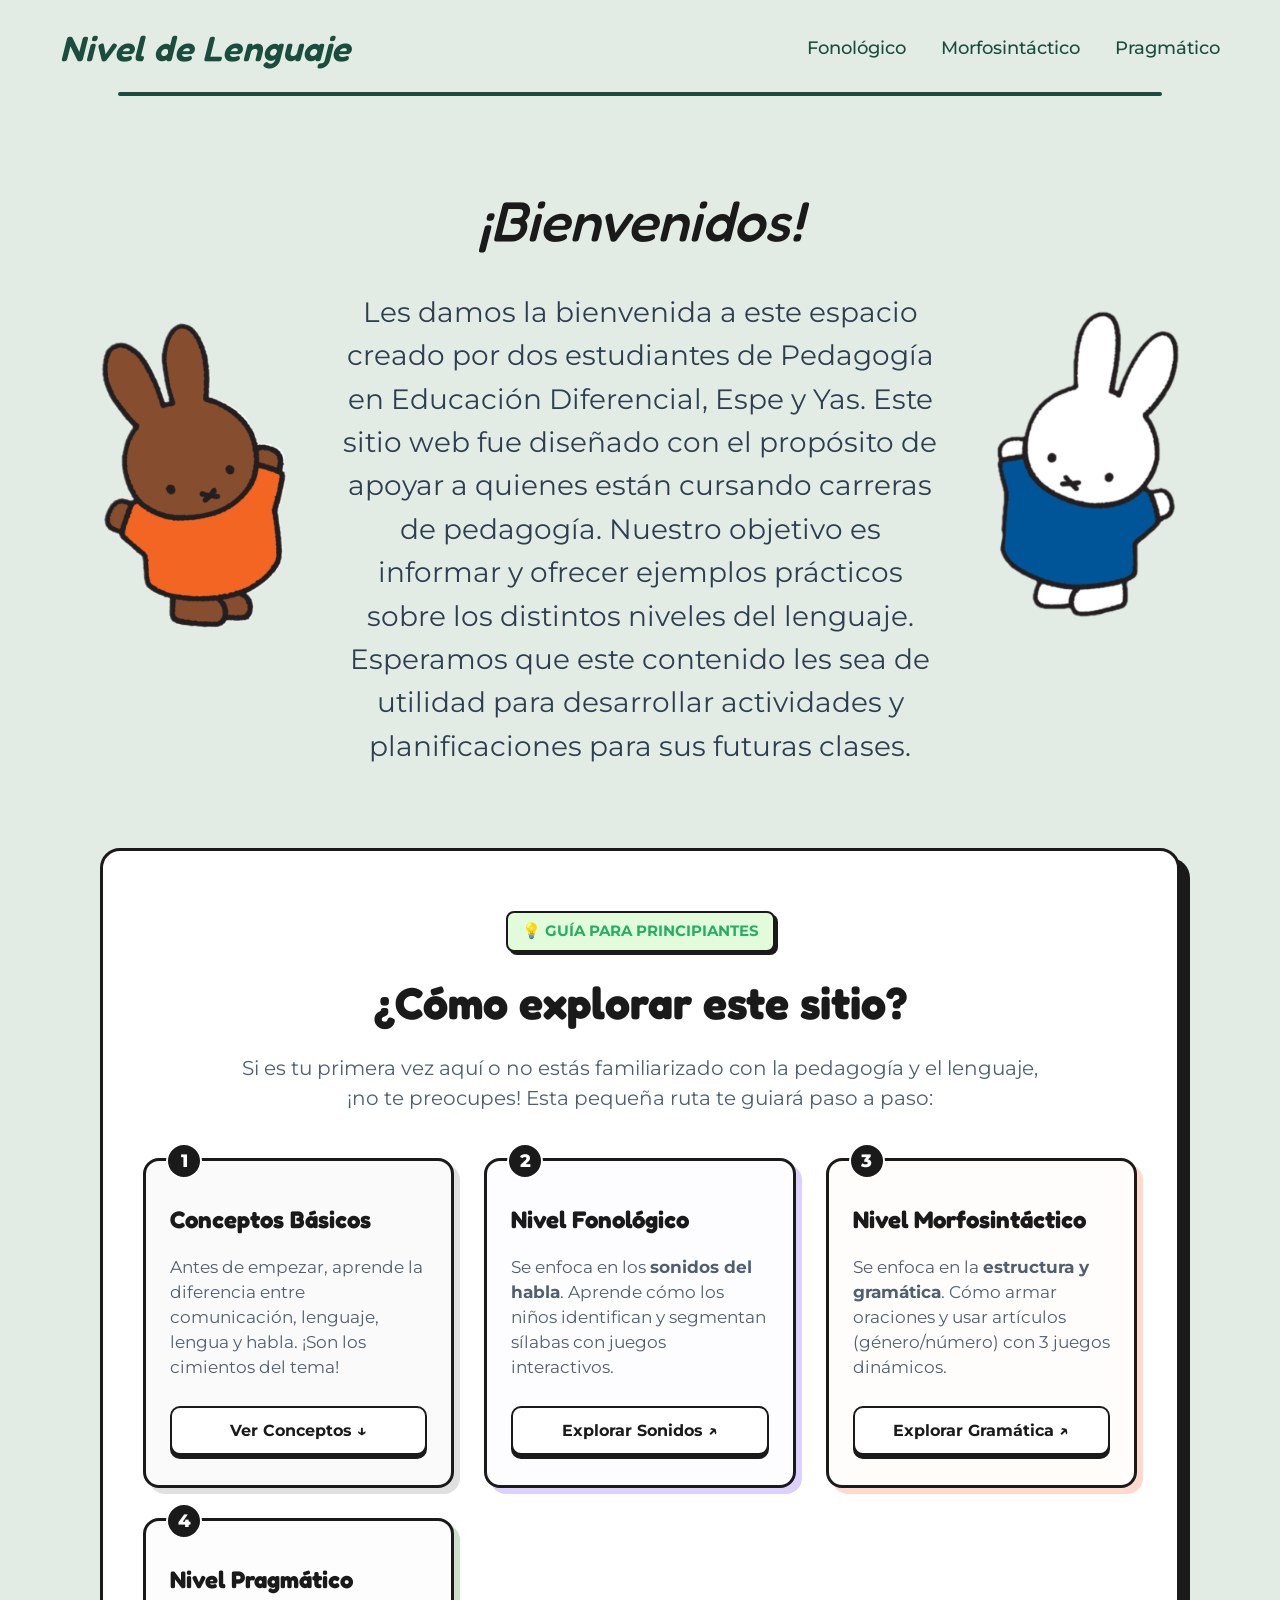
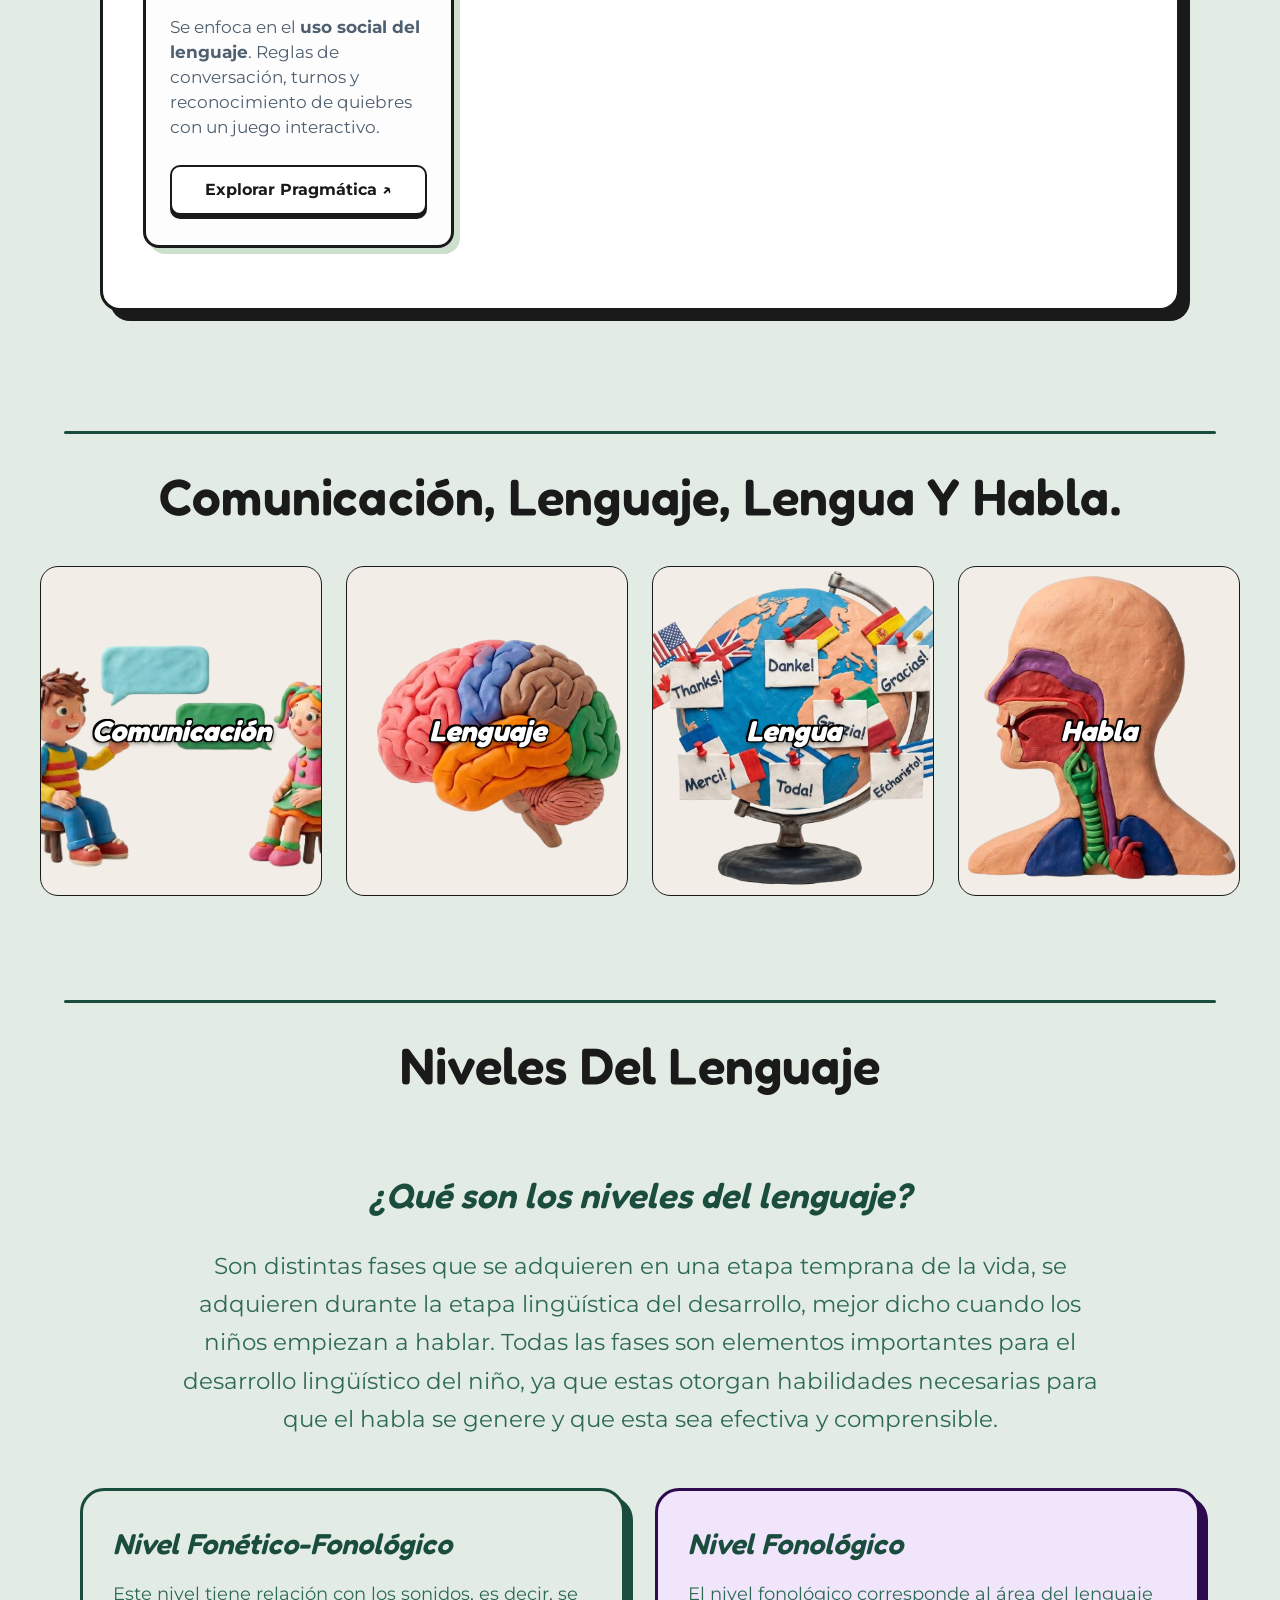
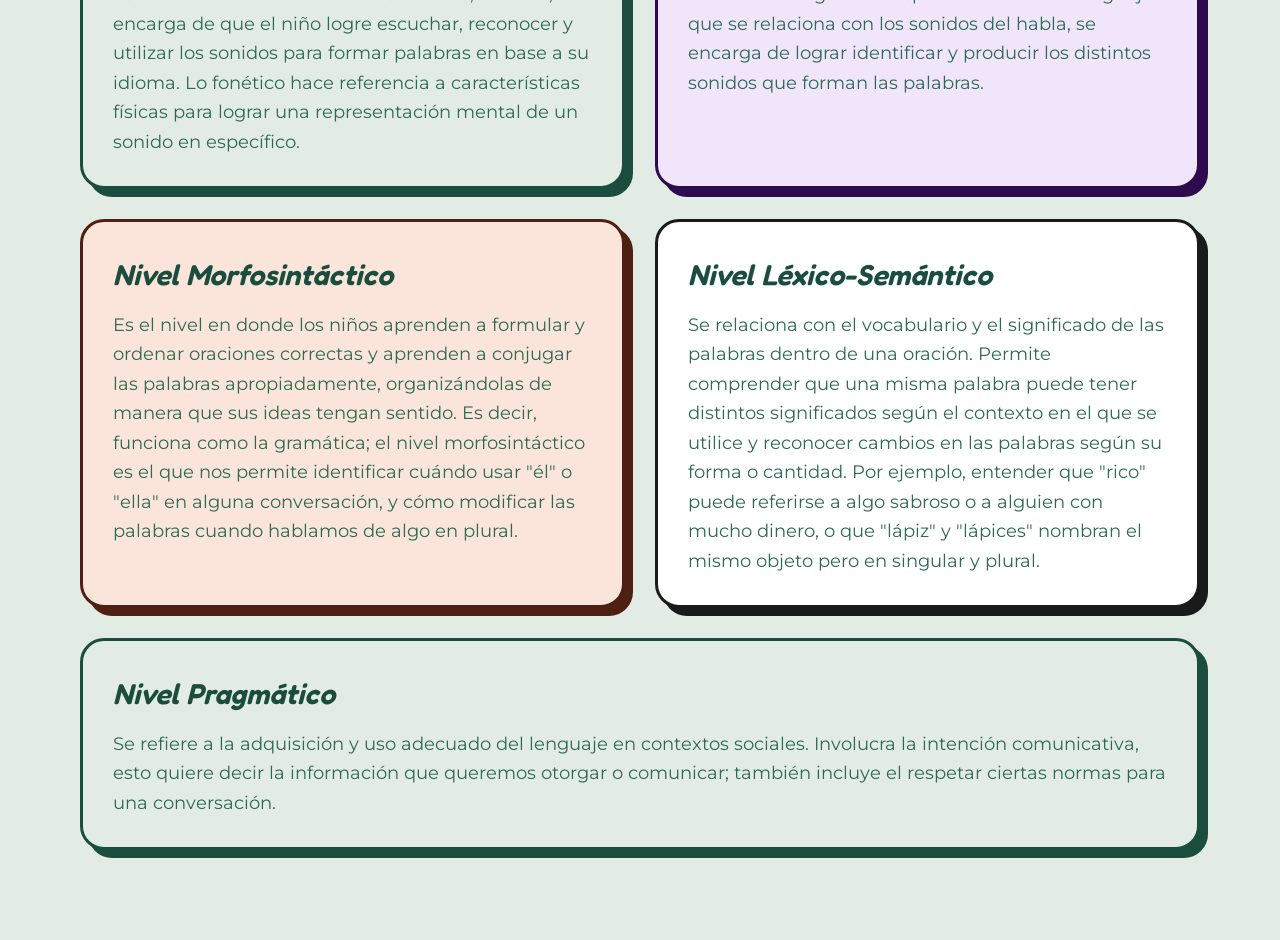
==== index.html @ 99ad334c "feat: set browser tab favicon to rabbits image across all pages" ====
<!DOCTYPE html>
<html lang="es">
<head>
    <meta charset="UTF-8">
    <meta name="viewport" content="width=device-width, initial-scale=1.0">
    <title>Niveles de Lenguaje</title>
    <link rel="icon" type="image/png" href="img/illustrations/conejos.png">
    <link rel="stylesheet" href="styles.css">
</head>
<body>
    <!-- OVERLAY DE TRANSICIÓN CIRCULAR -->
    <div class="page-transition-overlay expanding" aria-hidden="true"></div>

    <!-- NAVBAR - APARECE EN TODAS LAS PÁGINAS -->
    <nav class="navbar">
        <div class="navbar-container">
            <a href="index.html" class="navbar-title-link">
                <h1 class="navbar-title">Nivel de Lenguaje</h1>
            </a>
            <div class="navbar-right-links">
                <a href="fonologico.html" class="navbar-link">Fonológico</a>
                <a href="morfosintactico.html" class="navbar-link">Morfosintáctico</a>
                <a href="pragmatico.html" class="navbar-link">Pragmático</a>
            </div>
        </div>
        <div class="navbar-line"></div>
    </nav>

    <!-- CONTENIDO PRINCIPAL -->
    <main class="main-content">
        <!-- SECCIÓN DE BIENVENIDA -->
        <section class="welcome-section">
            <img src="img/welcome/img1.png" alt="Imagen 1" class="welcome-image img-left">

            <div class="welcome-content">
                <h2 class="welcome-title">¡Bienvenidos!</h2>
                <p class="welcome-text">
                    Les damos la bienvenida a este espacio creado por dos estudiantes de Pedagogía en Educación Diferencial, Espe y Yas. Este sitio web fue diseñado con el propósito de apoyar a quienes están cursando carreras de pedagogía. Nuestro objetivo es informar y ofrecer ejemplos prácticos sobre los distintos niveles del lenguaje. Esperamos que este contenido les sea de utilidad para desarrollar actividades y planificaciones para sus futuras clases.
                </p>
            </div>

            <img src="img/welcome/img2.png" alt="Imagen 2" class="welcome-image img-right">
        </section>

        <!-- GUÍA DE INICIO RÁPIDO (ÍNDICE APTO PARA PRINCIPIANTES) -->
        <section class="quick-guide-section" aria-label="Guía de inicio rápido">
            <div class="guide-header">
                <span class="guide-badge">💡 GUÍA PARA PRINCIPIANTES</span>
                <h2 class="guide-title">¿Cómo explorar este sitio?</h2>
                <p class="guide-subtitle">Si es tu primera vez aquí o no estás familiarizado con la pedagogía y el lenguaje, ¡no te preocupes! Esta pequeña ruta te guiará paso a paso:</p>
            </div>
            <div class="guide-cards-grid">
                <!-- Paso 1 -->
                <div class="guide-card-item step-1">
                    <div class="guide-step-num">1</div>
                    <h3 class="guide-card-title">Conceptos Básicos</h3>
                    <p class="guide-card-desc">Antes de empezar, aprende la diferencia entre comunicación, lenguaje, lengua y habla. ¡Son los cimientos del tema!</p>
                    <a href="#conceptos-basicos" class="guide-card-btn">Ver Conceptos ↓</a>
                </div>
                <!-- Paso 2 -->
                <div class="guide-card-item step-2">
                    <div class="guide-step-num">2</div>
                    <h3 class="guide-card-title">Nivel Fonológico</h3>
                    <p class="guide-card-desc">Se enfoca en los <strong>sonidos del habla</strong>. Aprende cómo los niños identifican y segmentan sílabas con juegos interactivos.</p>
                    <a href="fonologico.html" class="guide-card-btn">Explorar Sonidos ↗</a>
                </div>
                <!-- Paso 3 -->
                <div class="guide-card-item step-3">
                    <div class="guide-step-num">3</div>
                    <h3 class="guide-card-title">Nivel Morfosintáctico</h3>
                    <p class="guide-card-desc">Se enfoca en la <strong>estructura y gramática</strong>. Cómo armar oraciones y usar artículos (género/número) con 3 juegos dinámicos.</p>
                    <a href="morfosintactico.html" class="guide-card-btn">Explorar Gramática ↗</a>
                </div>
                <!-- Paso 4 -->
                <div class="guide-card-item step-4">
                    <div class="guide-step-num">4</div>
                    <h3 class="guide-card-title">Nivel Pragmático</h3>
                    <p class="guide-card-desc">Se enfoca en el <strong>uso social del lenguaje</strong>. Reglas de conversación, turnos y reconocimiento de quiebres con un juego interactivo.</p>
                    <a href="pragmatico.html" class="guide-card-btn">Explorar Pragmática ↗</a>
                </div>
            </div>
        </section>

        <section class="intro-block" id="conceptos-basicos">
            <div class="welcome-separator" aria-hidden="true"></div>
            <h2 class="intro-title">Comunicación, lenguaje, lengua y habla.</h2>
        </section>

        <section class="topics-section" aria-label="Tarjetas de contenidos">
            <article class="topic-card">
                <div class="topic-card-inner">
                    <div class="topic-card-front">
                        <img src="img/tarjetas/ninos-hablando.png" alt="Comunicación" class="topic-card-image">
                        <h3 class="topic-card-title">Comunicación</h3>
                    </div>
                    <div class="topic-card-back">
                        <h3 class="topic-card-title-back">Comunicación</h3>
                        <p class="topic-card-text">Proceso en el que un emisor traspasa un mensaje que debe ser interpretado por un receptor.</p>
                    </div>
                </div>
            </article>

            <article class="topic-card">
                <div class="topic-card-inner">
                    <div class="topic-card-front">
                        <img src="img/tarjetas/cerebro.png" alt="Lenguaje" class="topic-card-image">
                        <h3 class="topic-card-title">Lenguaje</h3>
                    </div>
                    <div class="topic-card-back">
                        <h3 class="topic-card-title-back">Lenguaje</h3>
                        <p class="topic-card-text">Habilidad cognitiva del ser humano que permite expresar ideas, emociones y sentimientos.</p>
                    </div>
                </div>
            </article>

            <article class="topic-card">
                <div class="topic-card-inner">
                    <div class="topic-card-front">
                        <img src="img/tarjetas/mundo-con-idiomas.png" alt="Lengua" class="topic-card-image">
                        <h3 class="topic-card-title">Lengua</h3>
                    </div>
                    <div class="topic-card-back">
                        <h3 class="topic-card-title-back">Lengua</h3>
                        <p class="topic-card-text">Idioma o sistema de signos que permite comunicarnos según el contexto en que vivimos.</p>
                    </div>
                </div>
            </article>

            <article class="topic-card">
                <div class="topic-card-inner">
                    <div class="topic-card-front">
                        <img src="img/tarjetas/anatomia-del-habla.png" alt="Habla" class="topic-card-image">
                        <h3 class="topic-card-title">Habla</h3>
                    </div>
                    <div class="topic-card-back">
                        <h3 class="topic-card-title-back">Habla</h3>
                        <p class="topic-card-text">Acto motor que incluye tono de voz, articulación, respiración y otras funciones para comunicarse.</p>
                    </div>
                </div>
            </article>
        </section>

        <!-- SECCIÓN DE NIVELES DEL LENGUAJE -->
        <section class="intro-block">
            <div class="welcome-separator" aria-hidden="true"></div>
            <h2 class="intro-title">Niveles del lenguaje</h2>
        </section>

        <section class="levels-intro-section">
            <div class="levels-intro-content">
                <h3 class="levels-subtitle">¿Qué son los niveles del lenguaje?</h3>
                <p class="levels-text">
                    Son distintas fases que se adquieren en una etapa temprana de la vida, se adquieren durante la etapa lingüística del desarrollo, mejor dicho cuando los niños empiezan a hablar. Todas las fases son elementos importantes para el desarrollo lingüístico del niño, ya que estas otorgan habilidades necesarias para que el habla se genere y que esta sea efectiva y comprensible.
                </p>
            </div>
        </section>

        <!-- CONTENEDOR DE DETALLE DE NIVELES DEL LENGUAJE -->
        <section class="levels-container">
            <!-- Bloque 1: Fonético-Fonológico (Izquierda) -->
            <article class="level-block theme-green-card">
                <h4 class="level-title">Nivel Fonético-Fonológico</h4>
                <p class="level-description">
                    Este nivel tiene relación con los sonidos, es decir, se encarga de que el niño logre escuchar, reconocer y utilizar los sonidos para formar palabras en base a su idioma. Lo fonético hace referencia a características físicas para lograr una representación mental de un sonido en específico.
                </p>
            </article>

            <!-- Bloque 2: Fonológico (Izquierda) -->
            <article class="level-block theme-purple-card">
                <h4 class="level-title">Nivel Fonológico</h4>
                <p class="level-description">
                    El nivel fonológico corresponde al área del lenguaje que se relaciona con los sonidos del habla, se encarga de lograr identificar y producir los distintos sonidos que forman las palabras.
                </p>
            </article>

            <!-- Bloque 3: Morfosintáctico (Derecha) -->
            <article class="level-block theme-terracotta-card">
                <h4 class="level-title">Nivel Morfosintáctico</h4>
                <p class="level-description">
                    Es el nivel en donde los niños aprenden a formular y ordenar oraciones correctas y aprenden a conjugar las palabras apropiadamente, organizándolas de manera que sus ideas tengan sentido. Es decir, funciona como la gramática; el nivel morfosintáctico es el que nos permite identificar cuándo usar "él" o "ella" en alguna conversación, y cómo modificar las palabras cuando hablamos de algo en plural.
                </p>
            </article>

            <!-- Bloque 4: Léxico-Semántico (Derecha) -->
            <article class="level-block">
                <h4 class="level-title">Nivel Léxico-Semántico</h4>
                <p class="level-description">
                    Se relaciona con el vocabulario y el significado de las palabras dentro de una oración. Permite comprender que una misma palabra puede tener distintos significados según el contexto en el que se utilice y reconocer cambios en las palabras según su forma o cantidad. Por ejemplo, entender que "rico" puede referirse a algo sabroso o a alguien con mucho dinero, o que "lápiz" y "lápices" nombran el mismo objeto pero en singular y plural.
                </p>
            </article>

            <!-- Bloque 5: Pragmático (Centro) -->
            <article class="level-block center theme-green-card">
                <h4 class="level-title">Nivel Pragmático</h4>
                <p class="level-description">
                    Se refiere a la adquisición y uso adecuado del lenguaje en contextos sociales. Involucra la intención comunicativa, esto quiere decir la información que queremos otorgar o comunicar; también incluye el respetar ciertas normas para una conversación.
                </p>
            </article>
        </section>
    </main>

    <script src="script.js"></script>
</body>
</html>
---- styles.css ----
/* ===== ESTILOS GENERALES ===== */
@import url('https://fonts.googleapis.com/css2?family=Comic+Neue:wght@400;700&family=Fredoka:wght@400;500;600;700&family=Montserrat:wght@400;500;600;700&display=swap');

* {
    margin: 0;
    padding: 0;
    box-sizing: border-box;
}

body {
    font-family: 'Montserrat', sans-serif;
    background-color: #f5f1eb;
    color: #2c3e50;
    line-height: 1.6;
    transition: background-color 0.8s ease; /* Transición suave de fondo */
    overflow-x: hidden; /* Evitar scroll horizontal accidental */
}

/* --- FUENTE DE TÍTULOS PERSONALIZADA --- */
h1, h2, h3, h4, h5, h6,
.navbar-title,
.welcome-title,
.intro-title,
.levels-subtitle,
.level-title,
.activity-section-title,
.game-title,
.striped-header h2,
.transition-text,
.topic-card-title,
.topic-card-title-back {
    font-family: 'Fredoka', 'Comic Neue', 'Montserrat', sans-serif;
}

body.green-theme {
    background-color: #e3ece4; /* Tono verde salvia muy suave y premium */
}

/* ===== NAVBAR - APARECE EN TODAS LAS PÁGINAS ===== */
.navbar {
    background-color: #f5f1eb;
    padding: 20px 60px 0 60px;
    position: sticky;
    top: 0;
    z-index: 1000;
    transition: background-color 0.8s ease; /* Transición suave para la navbar fija */
}

body.green-theme .navbar {
    background-color: #e3ece4; /* La navbar se mimetiza con el nuevo fondo */
}

.navbar-container {
    display: flex;
    justify-content: space-between;
    align-items: center;
    max-width: 1200px;
    margin: 0 auto;
    width: 100%;
    padding-bottom: 16px;
}

.navbar-title-link {
    text-decoration: none;
    color: inherit;
    text-align: left;
}

.navbar-right-links {
    display: flex;
    align-items: center;
    gap: 35px;
}

.navbar-title {
    font-size: 2.2rem;
    font-style: italic;
    font-weight: 600;
    color: #1a1a1a;
    letter-spacing: 0.5px;
    margin-bottom: 0;
    display: inline-block;
}

.navbar-link {
    font-size: 1.15rem;
    font-weight: 500;
    color: #2c3e50;
    text-decoration: none;
    position: relative;
    padding: 5px 0;
    transition: color 0.3s ease;
}

.navbar-link:hover {
    color: #1a1a1a;
}

/* Animación de subrayado al pasar el cursor */
.navbar-link::after {
    content: '';
    position: absolute;
    width: 100%;
    transform: scaleX(0);
    height: 2px;
    bottom: 0;
    left: 0;
    background-color: #1a1a1a;
    transform-origin: bottom right;
    transition: transform 0.25s ease-out;
}

.navbar-link:hover::after {
    transform: scaleX(1);
    transform-origin: bottom left;
}

.navbar-line {
    width: 90%;
    height: 4px;
    background-color: #1a1a1a;
    margin: 0 auto;
    border-radius: 10px;
}

/* ===== CONTENIDO PRINCIPAL ===== */
.main-content {
    min-height: calc(100vh - 150px);
    padding: 40px;
}

/* ===== SECCIÓN DE BIENVENIDA ===== */
.welcome-section {
    display: flex;
    gap: 40px;
    align-items: center;
    justify-content: space-between;
    padding: 40px;
    border-radius: 8px;
}

.welcome-image {
    width: 220px;
    height: 340px;
    object-fit: cover;
    flex-shrink: 0;
}

.img-left {
    order: 1;
}

.img-right {
    order: 3;
}

.welcome-content {
    flex: 1;
    order: 2;
    text-align: justify;
}

.welcome-title {
    font-size: 3.5rem;
    font-style: italic;
    font-weight: 500;
    color: #1a1a1a;
    margin-bottom: 25px;
    text-align: center;
}

.welcome-text {
    font-size: 1.75rem;
    color: #2c3e50;
    line-height: 1.55;
    text-align: center;
    font-weight: 400;
}

/* ===== GUÍA DE INICIO RÁPIDO (ÍNDICE) ===== */
.quick-guide-section {
    padding: 60px 40px;
    background: #ffffff;
    border: 3.5px solid #1a1a1a;
    border-radius: 20px;
    box-shadow: 10px 10px 0px #1a1a1a;
    margin: 40px auto;
    max-width: 1200px;
    width: 90%;
    box-sizing: border-box;
}

.guide-header {
    text-align: center;
    margin-bottom: 45px;
}

.guide-badge {
    display: inline-block;
    padding: 6px 14px;
    background: #e2fcdb;
    color: #27ae60;
    border: 2.5px solid #1a1a1a;
    font-weight: 700;
    font-size: 0.95rem;
    border-radius: 8px;
    margin-bottom: 15px;
    box-shadow: 3px 3px 0px #1a1a1a;
}

.guide-title {
    font-family: 'Fredoka', sans-serif;
    font-size: 2.8rem;
    color: #1a1a1a;
    margin: 0 0 15px 0;
}

.guide-subtitle {
    font-size: 1.25rem;
    color: #4f5f6f;
    max-width: 800px;
    margin: 0 auto;
    line-height: 1.5;
}

.guide-cards-grid {
    display: grid;
    grid-template-columns: repeat(auto-fit, minmax(280px, 1fr));
    gap: 30px;
}

.guide-card-item {
    background: #ffffff;
    border: 3px solid #1a1a1a;
    border-radius: 16px;
    padding: 30px 24px;
    display: flex;
    flex-direction: column;
    position: relative;
    transition: all 0.2s ease;
    box-sizing: border-box;
}

/* Colores neobrutalistas suaves para cada tarjeta */
.guide-card-item.step-1 {
    box-shadow: 6px 6px 0px #e0e0e0;
    background: #fafafa;
}
.guide-card-item.step-1:hover {
    transform: translate(-3px, -3px);
    box-shadow: 9px 9px 0px #1a1a1a;
}

.guide-card-item.step-2 {
    box-shadow: 6px 6px 0px #dcd0ff; /* Morado claro */
    background: #fdfcff;
}
.guide-card-item.step-2:hover {
    transform: translate(-3px, -3px);
    box-shadow: 9px 9px 0px #8060ff;
}

.guide-card-item.step-3 {
    box-shadow: 6px 6px 0px #ffd9cb; /* Terracota claro */
    background: #fffdfc;
}
.guide-card-item.step-3:hover {
    transform: translate(-3px, -3px);
    box-shadow: 9px 9px 0px #ff6b3b;
}

.guide-card-item.step-4 {
    box-shadow: 6px 6px 0px #cde0cd; /* Verde claro */
    background: #fcfdfc;
}
.guide-card-item.step-4:hover {
    transform: translate(-3px, -3px);
    box-shadow: 9px 9px 0px #1b4d3e; /* Verde más oscuro tema pragmático */
}

.guide-step-num {
    position: absolute;
    top: -18px;
    left: 20px;
    width: 36px;
    height: 36px;
    background: #1a1a1a;
    color: #ffffff;
    border-radius: 50%;
    display: flex;
    align-items: center;
    justify-content: center;
    font-weight: 800;
    font-size: 1.1rem;
    border: 2px solid #ffffff;
}

.guide-card-title {
    font-family: 'Fredoka', sans-serif;
    font-size: 1.5rem;
    color: #1a1a1a;
    margin: 10px 0 15px 0;
}

.guide-card-desc {
    font-size: 1.05rem;
    color: #4f5f6f;
    line-height: 1.5;
    margin-bottom: 25px;
    flex-grow: 1;
}

.guide-card-btn {
    display: inline-block;
    padding: 10px 20px;
    border: 2px solid #1a1a1a;
    border-radius: 10px;
    background: #ffffff;
    color: #1a1a1a;
    font-weight: 700;
    text-decoration: none;
    text-align: center;
    box-shadow: 0 4px 0 #1a1a1a;
    transition: all 0.15s;
    user-select: none;
}

.guide-card-btn:hover {
    transform: translateY(2px);
    box-shadow: 0 2px 0 #1a1a1a;
}

.guide-card-btn:active {
    transform: translateY(4px);
    box-shadow: none;
}

/* Media Query para pantallas pequeñas */
@media (max-width: 768px) {
    .guide-cards-grid {
        grid-template-columns: 1fr;
        gap: 40px;
    }
    .quick-guide-section {
        padding: 40px 20px;
    }
}

/* --- SEPARADOR Y TÍTULO INTRODUCTORIO --- */
.welcome-separator {
    width: 96%;
    max-width: 1200px;
    height: 3px;
    background-color: #1a1a1a;
    margin: 64px auto 36px auto;
    border-radius: 10px;
}

.intro-title {
    font-size: 3.2rem;
    text-align: center;
    margin: 0 auto;
    font-weight: 600;
    color: #1a1a1a;
    text-transform: capitalize;
    line-height: 1.05;
    letter-spacing: 0.2px;
    max-width: 1200px;
    padding: 0 12px;
}

@media (max-width: 768px) {
    .intro-title {
        font-size: 2rem;
    }
}

@media (max-width: 480px) {
    .intro-title {
        font-size: 1.6rem;
    }
}

/* --- BLOQUE INTRODUCTORIO (SEPARADOR + TÍTULO) --- */
.intro-block {
    display: block;
    padding-top: 16px;
    padding-bottom: 34px;
    text-align: center;
}

/* ===== TARJETAS TEMÁTICAS ===== */
.topics-section {
    display: grid;
    grid-template-columns: repeat(4, minmax(0, 1fr));
    gap: 24px;
    padding: 8px 0 24px;
}

.topic-card {
    background: transparent;
    perspective: 1000px;
    height: 330px; /* Altura fija aumentada para las tarjetas 3D */
}

.topic-card-inner {
    position: relative;
    width: 100%;
    height: 100%;
    text-align: center;
    transition: transform 0.6s cubic-bezier(0.4, 0, 0.2, 1);
    transform-style: preserve-3d;
    cursor: pointer;
}

.topic-card:hover .topic-card-inner {
    transform: rotateY(180deg);
}

.topic-card-front, .topic-card-back {
    position: absolute;
    top: 0;
    left: 0;
    width: 100%;
    height: 100%;
    -webkit-backface-visibility: hidden;
    backface-visibility: hidden;
    border-radius: 18px;
    overflow: hidden;
    display: flex;
    flex-direction: column;
    border: 1px solid #1a1a1a; /* Finito borde negro */
}

.topic-card-front {
    background: #f2eee7;
    position: relative;
}

.topic-card-back {
    background: #2c3e50; /* Color oscuro que contrasta para la parte trasera */
    color: #f5f1eb;
    transform: rotateY(180deg);
    justify-content: center;
    align-items: center;
    padding: 24px;
}

.topic-card-image {
    width: 100%;
    height: 100%;
    object-fit: cover;
    display: block;
}

.topic-card-title {
    position: absolute;
    top: 50%;
    left: 0;
    transform: translateY(-50%);
    width: 100%;
    font-size: 1.8rem;
    font-style: italic;
    text-align: center;
    color: #ffffff;
    padding: 0 15px;
    margin: 0;
    z-index: 2;
    text-shadow: 
        -1.5px -1.5px 0 #000,  
         1.5px -1.5px 0 #000,
        -1.5px  1.5px 0 #000,
         1.5px  1.5px 0 #000,
         0px 2px 5px rgba(0, 0, 0, 0.7);
    pointer-events: none;
}

.topic-card-title-back {
    font-size: 1.6rem;
    font-style: italic;
    text-align: center;
    color: #f2eee7;
    margin-bottom: 12px;
}

.topic-card-text {
    font-size: 1rem;
    line-height: 1.6;
    text-align: center;
    color: #e5dfd5;
    padding: 0;
}

/* ===== SECCIÓN NIVELES DEL LENGUAJE ===== */
.levels-intro-section {
    padding: 0 40px;
    margin: 40px auto 20px auto;
    max-width: 1200px;
    text-align: center;
}

.levels-subtitle {
    font-size: 2.2rem;
    font-style: italic;
    font-weight: 600;
    color: #1a1a1a;
    margin-bottom: 24px;
}

.levels-text {
    font-size: 1.45rem;
    color: #2c3e50;
    line-height: 1.65;
    max-width: 950px;
    margin: 0 auto;
    font-weight: 400;
}

/* ===== CONTENEDOR DE NIVELES DEL LENGUAJE ===== */
.levels-container {
    display: flex;
    flex-direction: column;
    gap: 40px;
    max-width: 1200px;
    margin: 40px auto;
    padding: 0 40px;
}

.level-block {
    width: 65%; /* Da sensación de cascada al no ocupar todo el ancho */
    background: transparent;
    padding: 10px 0;
    box-sizing: border-box;
}

/* Alineación izquierda para los primeros dos bloques */
.level-block.left {
    margin-right: auto;
    margin-left: 0;
    text-align: left;
    border-left: 3px solid #1a1a1a; /* Borde izquierdo de anclaje */
    padding-left: 24px;
}

/* Alineación derecha para los siguientes dos bloques */
.level-block.right {
    margin-left: auto;
    margin-right: 0;
    text-align: right;
    border-right: 3px solid #1a1a1a; /* Borde derecho de anclaje */
    padding-right: 24px;
}

/* Nivel pragmático al final y centrado */
.level-block.center {
    width: 75%;
    margin: 0 auto;
    text-align: center;
    border-bottom: 3px solid #1a1a1a;
    padding-bottom: 24px;
}

.level-title {
    font-size: 1.8rem;
    font-style: italic;
    font-weight: 600;
    color: #1a1a1a;
    margin-bottom: 12px;
}

.level-description {
    font-size: 1.15rem;
    color: #2c3e50;
    line-height: 1.6;
}

/* ===== OVERLAY DE TRANSICIÓN CIRCULAR ===== */
.page-transition-overlay {
    position: fixed;
    top: 0;
    left: 0;
    width: 100vw;
    height: 100vh;
    background-color: #f5f1eb; /* Fondo por defecto */
    z-index: 9999;
    pointer-events: none;
    clip-path: circle(0% at var(--ripple-x, 50%) var(--ripple-y, 50%));
    transition: clip-path 0.85s cubic-bezier(0.76, 0, 0.24, 1), background-color 0.3s ease;
    display: flex;
    align-items: center;
    justify-content: center;
}

/* Anillo/Borde negro para la transición circular */
.page-transition-overlay::after {
    content: '';
    position: absolute;
    border: 8px solid #1a1a1a; /* Borde negro neobrutalista grueso */
    border-radius: 50%;
    pointer-events: none;
    box-sizing: border-box;
    width: 283vmax; /* Diámetro máximo para cubrir esquinas de cualquier pantalla */
    height: 283vmax;
    left: calc(var(--ripple-x, 50%) - 141.5vmax);
    top: calc(var(--ripple-y, 50%) - 141.5vmax);
    transform: scale(0);
    transition: transform 0.85s cubic-bezier(0.76, 0, 0.24, 1);
    z-index: 10000;
}

.page-transition-overlay.expanding {
    clip-path: circle(150% at var(--ripple-x, 50%) var(--ripple-y, 50%)) !important;
    pointer-events: all;
}
.page-transition-overlay.expanding::after {
    transform: scale(1) !important;
}

.page-transition-overlay.shrinking {
    clip-path: circle(0% at var(--ripple-x, 50%) var(--ripple-y, 50%)) !important;
    pointer-events: all;
}
.page-transition-overlay.shrinking::after {
    transform: scale(0) !important;
}

/* Texto de la Transición */
.transition-text {
    font-family: 'Montserrat', sans-serif;
    font-size: 3.8rem;
    font-style: italic;
    font-weight: 700;
    text-align: center;
    opacity: 0;
    transform: scale(0.85);
    transition: opacity 0.4s ease, transform 0.4s ease;
    pointer-events: none;
    user-select: none;
    letter-spacing: 1px;
}

.page-transition-overlay.expanding .transition-text {
    opacity: 1;
    transform: scale(1);
    transition-delay: 0.1s;
}

.page-transition-overlay.shrinking .transition-text {
    opacity: 0;
    transform: scale(0.95);
}

@media (max-width: 768px) {
    .transition-text {
        font-size: 2.6rem;
    }
}

/* ===== PALETAS DE COLOR - TEMAS DE PÁGINAS EXTRA ===== */

/* --- TEMA MORADO (Página Fonológica) --- */
body.purple-theme {
    background-color: #e0bbf6;
    color: #2d0b4e;
}

body.purple-theme .navbar {
    background-color: #e0bbf6;
}

body.purple-theme .navbar-title,
body.purple-theme .navbar-link {
    color: #2d0b4e;
}

body.purple-theme .navbar-link::after {
    background-color: #2d0b4e;
}

body.purple-theme .navbar-line,
body.purple-theme .welcome-separator,
body.purple-theme .level-block.left,
body.purple-theme .level-block.right,
body.purple-theme .level-block.center {
    background-color: #2d0b4e;
    border-color: #2d0b4e;
}

body.purple-theme .level-title,
body.purple-theme .levels-subtitle {
    color: #2d0b4e;
}

body.purple-theme .level-description,
body.purple-theme .levels-text {
    color: #4a2176;
}

/* --- TEMA TERRACOTA (Página Morfosintáctica) --- */
body.terracotta-theme {
    background-color: #f3cab8;
    color: #4e1f13;
}

body.terracotta-theme .navbar {
    background-color: #f3cab8;
}

body.terracotta-theme .navbar-title,
body.terracotta-theme .navbar-link {
    color: #4e1f13;
}

body.terracotta-theme .navbar-link::after {
    background-color: #4e1f13;
}

body.terracotta-theme .navbar-line,
body.terracotta-theme .welcome-separator,
body.terracotta-theme .level-block.left,
body.terracotta-theme .level-block.right,
body.terracotta-theme .level-block.center {
    background-color: #4e1f13;
    border-color: #4e1f13;
}

body.terracotta-theme .level-title,
body.terracotta-theme .levels-subtitle {
    color: #4e1f13;
}

body.terracotta-theme .level-description,
body.terracotta-theme .levels-text {
    color: #6a3427;
}

/* ===== SECCIÓN FONOLÓGICO Y JUEGOS ===== */

/* Cabecera a Rayas Verticales */
.striped-header-container {
    width: 100%;
    margin-top: -40px; /* Compensa el padding superior del main-content */
    margin-bottom: 50px;
    padding: 0;
}

.striped-header {
    width: 100%;
    min-height: 220px;
    background: repeating-linear-gradient(
        90deg,
        #f5e6ff,
        #f5e6ff 45px,
        #ffffff 45px,
        #ffffff 90px
    );
    display: flex;
    align-items: center;
    justify-content: center;
    border-bottom: 4px solid #2d0b4e;
    padding: 40px 20px;
    position: relative;
    box-shadow: inset 0 -10px 20px rgba(45, 11, 78, 0.05);
}

.striped-header h2 {
    font-family: 'Montserrat', sans-serif;
    font-size: clamp(2rem, 8vw, 4.5rem);
    font-style: italic;
    font-weight: 700;
    color: #2d0b4e;
    text-align: center;
    margin: 0;
    letter-spacing: 2px;
    text-shadow: 
        -2px -2px 0 #fff,  
         2px -2px 0 #fff,
        -2px  2px 0 #fff,
         2px  2px 0 #fff,
         0px 4px 10px rgba(45, 11, 78, 0.15);
}

/* Contenedor de Actividad y Rejilla de Columnas */
.activity-section {
    max-width: 1200px;
    margin: 0 auto 70px auto;
    padding: 0 20px;
}

.activity-section-title {
    font-size: 2.3rem;
    font-style: italic;
    font-weight: 600;
    text-align: center;
    margin-bottom: 35px;
    color: #2d0b4e;
    position: relative;
    display: inline-block;
    width: 100%;
}

.activity-content-grid {
    display: grid;
    grid-template-columns: 1.1fr 0.9fr;
    gap: 40px;
    align-items: start;
}

/* Ficha Pedagógica (Columna Izquierda) */
.activity-card-container {
    background: #ffffff;
    border: 3.5px solid #2d0b4e;
    border-radius: 24px;
    padding: 35px;
    box-shadow: 8px 8px 0px #2d0b4e;
    transition: transform 0.3s cubic-bezier(0.175, 0.885, 0.32, 1.275);
}

.activity-card-container:hover {
    transform: translate(-3px, -3px);
    box-shadow: 11px 11px 0px #2d0b4e;
}

/* Secciones de Fondo Morado Profundo (Alternantes) */
.dark-purple-section {
    background-color: #3e1269;
    color: #ffffff;
    padding: 60px 40px;
}

.dark-purple-section .activity-section {
    margin-bottom: 0;
}

.dark-purple-section .activity-section-title {
    color: #ffffff;
}

.dark-purple-section .activity-card-container {
    background: #2d0b4e;
    color: #ffffff;
    border-color: #ffffff;
    box-shadow: 8px 8px 0px #ffffff;
}

.dark-purple-section .activity-card-container:hover {
    box-shadow: 11px 11px 0px #ffffff;
}

/* Formateo de la lista de metadatos */
.metadata-list {
    list-style: none;
    display: flex;
    flex-direction: column;
    gap: 16px;
}

.metadata-item {
    font-size: 1.1rem;
    line-height: 1.55;
}

.metadata-label {
    font-weight: 700;
    color: inherit;
    margin-right: 6px;
}

.metadata-how-to {
    margin-top: 24px;
    padding-top: 20px;
    border-top: 2px dashed rgba(45, 11, 78, 0.15);
}

.dark-purple-section .metadata-how-to {
    border-top-color: rgba(255, 255, 255, 0.2);
}

.metadata-how-to-title {
    font-weight: 700;
    font-size: 1.25rem;
    margin-bottom: 10px;
    display: block;
}

/* Juegos / Actividades (Columna Derecha) */
.activity-games-column {
    display: flex;
    flex-direction: column;
    gap: 35px;
}

.game-card {
    background: #ffffff;
    border: 3.5px solid #2d0b4e;
    border-radius: 24px;
    padding: 28px;
    box-shadow: 8px 8px 0px #2d0b4e;
    display: flex;
    flex-direction: column;
    gap: 22px;
    transition: transform 0.3s cubic-bezier(0.175, 0.885, 0.32, 1.275);
    color: #2c3e50;
}

.game-card:hover {
    transform: translate(-3px, -3px);
    box-shadow: 11px 11px 0px #2d0b4e;
}

.dark-purple-section .game-card {
    border-color: #ffffff;
    box-shadow: 8px 8px 0px #ffffff;
}

.dark-purple-section .game-card:hover {
    box-shadow: 11px 11px 0px #ffffff;
}

.game-info {
    display: flex;
    flex-direction: column;
    gap: 8px;
}

.game-title {
    font-size: 1.45rem;
    font-weight: 700;
    color: #2d0b4e;
}

.game-description {
    font-size: 1rem;
    color: #555555;
    line-height: 1.45;
}

/* Estilos de Maquetas de Juegos CSS */

/* 1. Completar la Oración (Cloze) */
.mock-cloze-game {
    background: #fdfaf6;
    border: 2px solid #2d0b4e;
    border-radius: 16px;
    padding: 24px;
    display: flex;
    flex-direction: column;
    gap: 24px;
    box-shadow: inset 0 2px 6px rgba(0,0,0,0.05);
}

.cloze-sentence {
    font-size: 1.25rem;
    line-height: 2.2;
    color: #2c3e50;
    text-align: left;
}

.cloze-dropzone {
    display: inline-block;
    min-width: 90px;
    height: 36px;
    border-bottom: 3px solid #2d0b4e;
    margin: 0 6px;
    vertical-align: middle;
    text-align: center;
    line-height: 36px;
    font-weight: 700;
    color: #2d0b4e;
    transition: all 0.2s;
    cursor: pointer;
    background-color: rgba(45, 11, 78, 0.03);
    border-radius: 4px 4px 0 0;
}

.cloze-dropzone.hovered {
    background-color: #f1e5fc;
}

.cloze-dropzone.filled {
    border: 2.5px solid #2d0b4e;
    border-radius: 8px;
    background: #e0bbf6;
    line-height: 30px;
    padding: 0 10px;
    box-shadow: 0 2px 4px rgba(0,0,0,0.05);
}

.cloze-options {
    display: flex;
    justify-content: center;
    gap: 12px;
    flex-wrap: wrap;
    padding-top: 15px;
    border-top: 1px dashed rgba(45, 11, 78, 0.15);
}

.cloze-word {
    padding: 8px 18px;
    border-radius: 10px;
    border: 2.5px solid #2d0b4e;
    font-weight: 700;
    font-size: 1rem;
    cursor: pointer;
    transition: all 0.2s ease;
    color: #ffffff;
    box-shadow: 0 4px 0 #2d0b4e;
    user-select: none;
}

.cloze-word:hover {
    transform: translateY(-2px);
    box-shadow: 0 6px 0 #2d0b4e;
}

.cloze-word:active {
    transform: translateY(2px);
    box-shadow: 0 2px 0 #2d0b4e;
}

.cloze-word.word-blue { background-color: #2f80ed; }
.cloze-word.word-red { background-color: #eb5757; }
.cloze-word.word-orange { background-color: #f2994a; }
.cloze-word.word-green { background-color: #27ae60; }

.cloze-word.used {
    opacity: 0.25;
    cursor: not-allowed;
    transform: none !important;
    box-shadow: none !important;
}

/* Botón Reiniciar para Juegos */
/* Botón Reiniciar para Juegos */
.game-reset-btn {
    background: none;
    border: none;
    color: #2d0b4e;
    font-weight: 600;
    cursor: pointer;
    font-size: 0.9rem;
    display: inline-flex;
    align-items: center;
    gap: 5px;
    opacity: 0.8;
    transition: opacity 0.2s;
}

.game-reset-btn:hover {
    opacity: 1;
    text-decoration: underline;
}

/* Fila de controles de juego (Reiniciar y Siguiente) */
.game-controls-row {
    display: flex;
    align-items: center;
    justify-content: space-between;
    width: 100%;
    margin-top: 20px;
    gap: 15px;
}

/* Botón Siguiente Ejemplo Neobrutalista */
.game-next-btn {
    background-color: #27ae60;
    color: #ffffff;
    border: 3px solid #1a1a1a;
    border-radius: 8px;
    padding: 8px 16px;
    font-family: 'Fredoka', 'Comic Neue', sans-serif;
    font-weight: 700;
    font-size: 0.95rem;
    cursor: pointer;
    box-shadow: 3px 3px 0px #1a1a1a;
    transition: all 0.15s ease;
    display: inline-flex;
    align-items: center;
    gap: 6px;
}

.game-next-btn:hover {
    transform: translate(-2px, -2px);
    box-shadow: 5px 5px 0px #1a1a1a;
    background-color: #2ecc71;
}

.game-next-btn:active {
    transform: translate(2px, 2px);
    box-shadow: 1px 1px 0px #1a1a1a;
}

/* Cabecera de Niveles del Juego */
.game-level-header {
    display: flex;
    justify-content: flex-start;
    width: 100%;
    margin-bottom: 12px;
}

.game-level-indicator {
    background-color: #f5f1eb;
    border: 2px solid #1a1a1a;
    color: #1a1a1a;
    padding: 4px 12px;
    font-size: 0.85rem;
    font-weight: 700;
    border-radius: 20px;
    box-shadow: 2px 2px 0px #1a1a1a;
    display: inline-block;
}

/* Ilustraciones vectoriales de juegos (sa-quiz y secuencias) */
.sa-table-container {
    width: 80px;
    height: 60px;
    position: relative;
    margin: 10px auto;
}
.sa-table-top {
    width: 80px;
    height: 12px;
    background-color: #d35400;
    border: 3px solid #1a1a1a;
    border-radius: 4px;
}
.sa-table-leg {
    width: 8px;
    height: 38px;
    background-color: #a04000;
    border: 3px solid #1a1a1a;
    position: absolute;
    bottom: 0;
}
.sa-table-leg.leg-left { left: 10px; }
.sa-table-leg.leg-right { right: 10px; }

.sa-soup-container {
    width: 80px;
    height: 60px;
    position: relative;
    margin: 10px auto;
}
.sa-soup-bowl {
    width: 70px;
    height: 35px;
    background-color: #3498db;
    border: 3px solid #1a1a1a;
    border-bottom-left-radius: 35px;
    border-bottom-right-radius: 35px;
    position: absolute;
    bottom: 5px;
    left: 5px;
}
.sa-soup-steam {
    width: 4px;
    height: 15px;
    background-color: #7f8c8d;
    position: absolute;
    top: 5px;
    border-radius: 2px;
}
.sa-soup-steam.steam1 { left: 25px; animation: steam 1.5s infinite; }
.sa-soup-steam.steam2 { left: 38px; animation: steam 1.5s infinite 0.5s; }
.sa-soup-steam.steam3 { left: 51px; animation: steam 1.5s infinite 1s; }

@keyframes steam {
    0% { transform: translateY(0) scaleY(1); opacity: 0.5; }
    50% { transform: translateY(-5px) scaleY(1.2); opacity: 0.8; }
    100% { transform: translateY(-10px) scaleY(1); opacity: 0; }
}

.sequence-emoji-illustration {
    font-size: 3.5rem;
    height: 85px;
    display: flex;
    align-items: center;
    justify-content: center;
    background-color: #ffffff;
    border: 3px solid #1a1a1a;
    border-radius: 12px;
    box-shadow: 3px 3px 0px #1a1a1a;
    margin-bottom: 12px;
    user-select: none;
}

/* 2. Grid de Selección y Parlante (Quiz) */
.mock-quiz-grid {
    display: grid;
    grid-template-columns: repeat(2, 1fr);
    gap: 15px;
}

.quiz-button {
    padding: 16px 20px;
    border: 3px solid #2d0b4e;
    border-radius: 16px;
    font-size: 1.2rem;
    font-weight: 700;
    cursor: pointer;
    display: flex;
    align-items: center;
    justify-content: space-between;
    transition: all 0.25s cubic-bezier(0.175, 0.885, 0.32, 1.275);
    color: #ffffff;
    box-shadow: 0 4px 0 #2d0b4e;
    outline: none;
    user-select: none;
}

.quiz-button:hover {
    transform: translateY(-2px);
    box-shadow: 0 6px 0 #2d0b4e;
}

.quiz-button:active {
    transform: translateY(2px);
    box-shadow: 0 2px 0 #2d0b4e;
}

.quiz-button.blue { background-color: #2f80ed; }
.quiz-button.red { background-color: #eb5757; }
.quiz-button.orange { background-color: #f2994a; }
.quiz-button.green { background-color: #27ae60; }

.speaker-btn {
    background: rgba(255, 255, 255, 0.25);
    border: none;
    border-radius: 50%;
    width: 34px;
    height: 34px;
    display: flex;
    align-items: center;
    justify-content: center;
    cursor: pointer;
    color: white;
    transition: background 0.2s, transform 0.2s;
}

.speaker-btn:hover {
    background: rgba(255, 255, 255, 0.4);
    transform: scale(1.1);
}

.quiz-button.correct-pulse {
    animation: correctPulseAnim 0.5s ease 2 alternate;
    border-color: #27ae60;
    box-shadow: 0 4px 15px rgba(39, 174, 96, 0.5);
}

.quiz-button.incorrect-shake {
    animation: shakeAnim 0.4s ease;
    border-color: #eb5757;
}

@keyframes correctPulseAnim {
    0% { transform: scale(1); }
    100% { transform: scale(1.05); }
}

@keyframes shakeAnim {
    0%, 100% { transform: translateX(0); }
    20%, 60% { transform: translateX(-6px); }
    40%, 80% { transform: translateX(6px); }
}

/* 3. Escucha y selecciona (___sa) */
.mock-sa-game {
    background: #fdfaf6;
    border: 2px solid #2d0b4e;
    border-radius: 18px;
    padding: 24px;
    display: flex;
    flex-direction: column;
    align-items: center;
    gap: 22px;
}

.sa-display-card {
    display: flex;
    flex-direction: column;
    align-items: center;
    gap: 16px;
    position: relative;
    width: 100%;
}

.sa-speaker-main {
    font-size: 2.2rem;
    background: #e0bbf6;
    color: #2d0b4e;
    border: 2.5px solid #2d0b4e;
    width: 54px;
    height: 54px;
    border-radius: 50%;
    display: flex;
    align-items: center;
    justify-content: center;
    cursor: pointer;
    transition: all 0.2s;
    box-shadow: 0 3px 0 #2d0b4e;
}

.sa-speaker-main:hover {
    transform: scale(1.1);
    background-color: #c98eef;
}

.sa-speaker-main:active {
    transform: translateY(2px) scale(1.05);
    box-shadow: none;
}

.sa-speaker-main.speaking {
    animation: speakerWave 0.6s infinite alternate;
}

@keyframes speakerWave {
    0% { box-shadow: 0 0 0 0px rgba(224, 187, 246, 0.7); }
    100% { box-shadow: 0 0 0 12px rgba(224, 187, 246, 0); }
}

.sa-word-blank {
    font-size: 2.8rem;
    font-weight: 700;
    color: #2d0b4e;
    letter-spacing: 3px;
    font-family: 'Montserrat', sans-serif;
    margin-top: 10px;
}

/* Ilustración vectorial CSS de una casita */
.sa-house-container {
    width: 130px;
    height: 120px;
    position: relative;
    margin-bottom: 5px;
}

.sa-roof {
    width: 0;
    height: 0;
    border-left: 65px solid transparent;
    border-right: 65px solid transparent;
    border-bottom: 50px solid #eb5757;
    position: absolute;
    top: 0;
}

.sa-base {
    width: 110px;
    height: 70px;
    background: #f2c94c;
    position: absolute;
    bottom: 0;
    left: 10px;
    border-radius: 0 0 4px 4px;
}

.sa-door {
    width: 32px;
    height: 48px;
    background: #8b5a2b;
    position: absolute;
    bottom: 0;
    left: 49px;
    border-radius: 4px 4px 0 0;
}

.sa-door::after {
    content: '';
    width: 6px;
    height: 6px;
    background: #f2c94c;
    border-radius: 50%;
    position: absolute;
    top: 24px;
    right: 4px;
}

.sa-window {
    width: 24px;
    height: 24px;
    background: #56ccf2;
    position: absolute;
    top: 15px;
    border-radius: 4px;
    border: 2px solid #333;
}

.sa-window.win-left { left: 20px; }
.sa-window.win-right { right: 20px; }

.sa-options-grid {
    display: grid;
    grid-template-columns: repeat(2, 1fr);
    gap: 12px;
    width: 100%;
}

.sa-opt-btn {
    padding: 14px;
    border: 2.5px solid #2d0b4e;
    border-radius: 12px;
    font-size: 1.3rem;
    font-weight: 700;
    cursor: pointer;
    color: white;
    text-align: center;
    transition: all 0.2s;
    box-shadow: 0 4px 0 #2d0b4e;
    user-select: none;
}

.sa-opt-btn:hover {
    transform: translateY(-2px);
    box-shadow: 0 6px 0 #2d0b4e;
}

.sa-opt-btn:active {
    transform: translateY(2px);
    box-shadow: 0 2px 0 #2d0b4e;
}

.sa-opt-btn.blue { background-color: #2f80ed; }
.sa-opt-btn.red { background-color: #eb5757; }
.sa-opt-btn.orange { background-color: #f2994a; }
.sa-opt-btn.green { background-color: #27ae60; }

.sa-opt-btn.correct {
    background-color: #27ae60 !important;
    border-color: #27ae60 !important;
    box-shadow: 0 4px 0 #1e7e43 !important;
}

.sa-opt-btn.incorrect {
    background-color: #eb5757 !important;
    border-color: #eb5757 !important;
    box-shadow: 0 4px 0 #c23b3b !important;
    animation: shakeAnim 0.4s ease;
}

/* 4. Tablero de Memoria (Memory Match) */
.mock-memory-board {
    display: grid;
    grid-template-columns: repeat(3, 1fr);
    gap: 15px;
    perspective: 1000px;
    min-height: 240px;
}

.memory-tile {
    height: 110px;
    position: relative;
    transform-style: preserve-3d;
    transition: transform 0.5s cubic-bezier(0.175, 0.885, 0.32, 1.275);
    cursor: pointer;
    user-select: none;
}

.memory-tile.flipped {
    transform: rotateY(180deg);
}

.tile-front, .tile-back {
    position: absolute;
    width: 100%;
    height: 100%;
    backface-visibility: hidden;
    border-radius: 16px;
    border: 3px solid #2d0b4e;
    display: flex;
    flex-direction: column;
    align-items: center;
    justify-content: center;
    font-size: 1.8rem;
    font-weight: 700;
    box-shadow: 0 4px 0 #2d0b4e;
    transition: box-shadow 0.2s;
}

.tile-front {
    background: #e0bbf6;
    color: #2d0b4e;
}

.memory-tile:hover .tile-front {
    background: #d4a5ef;
}

.tile-back {
    background: #ffffff;
    color: #2d0b4e;
    transform: rotateY(180deg);
}

.tile-back.matched {
    background-color: #e2fcdb;
    border-color: #27ae60;
    color: #27ae60;
    box-shadow: 0 4px 0 #27ae60;
}

.tile-back.matched .tile-speaker {
    color: #27ae60;
}

.tile-butterfly-icon {
    font-size: 2.5rem;
    animation: flutter 0.8s ease-in-out infinite alternate;
}

@keyframes flutter {
    0% { transform: translateY(0) scaleX(1); }
    100% { transform: translateY(-4px) scaleX(0.85); }
}

.tile-speaker {
    position: absolute;
    top: 8px;
    right: 8px;
    font-size: 0.9rem;
    color: #888888;
}

/* 5. Educaplay & Aplauso de Sílabas */
.mock-educaplay-logo {
    background: #fcfcfc;
    border: 2.5px solid #2d0b4e;
    border-radius: 18px;
    padding: 28px;
    display: flex;
    flex-direction: column;
    align-items: center;
    gap: 18px;
    text-align: center;
    box-shadow: inset 0 2px 5px rgba(0,0,0,0.03);
}

.educaplay-banner {
    width: 100%;
    background: #ffffff;
    border: 3px solid #8cc63f;
    border-radius: 14px;
    padding: 18px;
    display: flex;
    flex-direction: column;
    justify-content: center;
    align-items: center;
    gap: 4px;
    box-shadow: 0 4px 10px rgba(140, 198, 63, 0.15);
}

.educaplay-text-logo {
    font-size: 2.4rem;
    font-weight: 800;
    color: #8cc63f;
    letter-spacing: -1.5px;
    font-family: system-ui, -apple-system, BlinkMacSystemFont, "Segoe UI", Roboto, sans-serif;
}

.educaplay-tagline {
    font-size: 0.8rem;
    color: #666;
    text-transform: uppercase;
    font-weight: 700;
    letter-spacing: 1px;
}

.educaplay-link-btn {
    display: inline-block;
    width: 100%;
    padding: 14px;
    background: #8cc63f;
    color: white;
    text-decoration: none;
    border-radius: 12px;
    font-weight: 700;
    font-size: 1.15rem;
    border: 2.5px solid #75aa30;
    box-shadow: 0 4px 0 #608d24;
    transition: all 0.1s ease;
    text-align: center;
}

.educaplay-link-btn:hover {
    transform: translateY(2px);
    box-shadow: 0 2px 0 #608d24;
}

.educaplay-link-btn:active {
    transform: translateY(4px);
    box-shadow: none;
}

body.terracotta-theme .mock-educaplay-logo {
    border-color: #4e1f13;
}

.dark-terracotta-section .mock-educaplay-logo {
    border-color: #ffffff;
    background: #4e1f13;
}

/* 6. Wordwall & Secondary Buttons */
.mock-wordwall-logo {
    background: #fcfcfc;
    border: 2.5px solid #4e1f13;
    border-radius: 18px;
    padding: 28px;
    display: flex;
    flex-direction: column;
    align-items: center;
    gap: 18px;
    text-align: center;
    box-shadow: inset 0 2px 5px rgba(0,0,0,0.03);
}

.dark-terracotta-section .mock-wordwall-logo {
    border-color: #ffffff;
    background: #4e1f13;
}

.wordwall-banner {
    width: 100%;
    background: #ffffff;
    border: 3px solid #1a73e8;
    border-radius: 14px;
    padding: 18px;
    display: flex;
    flex-direction: column;
    justify-content: center;
    align-items: center;
    gap: 4px;
    box-shadow: 0 4px 10px rgba(26, 115, 232, 0.15);
}

.wordwall-text-logo {
    font-size: 2.4rem;
    font-weight: 800;
    color: #1a73e8;
    letter-spacing: -1.5px;
    font-family: system-ui, -apple-system, BlinkMacSystemFont, "Segoe UI", Roboto, sans-serif;
}

.wordwall-tagline {
    font-size: 0.8rem;
    color: #666;
    text-transform: uppercase;
    font-weight: 700;
    letter-spacing: 1px;
}

.wordwall-link-btn {
    display: inline-block;
    width: 100%;
    padding: 14px;
    background: #1a73e8;
    color: white;
    text-decoration: none;
    border-radius: 12px;
    font-weight: 700;
    font-size: 1.15rem;
    border: 2.5px solid #155cb4;
    box-shadow: 0 4px 0 #0d3c75;
    transition: all 0.1s ease;
    text-align: center;
}

.wordwall-link-btn:hover {
    transform: translateY(2px);
    box-shadow: 0 2px 0 #0d3c75;
}

.wordwall-link-btn:active {
    transform: translateY(4px);
    box-shadow: none;
}

.game-secondary-btn {
    display: inline-flex;
    align-items: center;
    justify-content: center;
    gap: 6px;
    padding: 8px 16px;
    margin-top: 14px;
    border-radius: 10px;
    border: 2px solid #4e1f13;
    font-weight: 700;
    font-size: 0.95rem;
    cursor: pointer;
    background: #ffffff;
    color: #4e1f13;
    box-shadow: 0 3px 0 #4e1f13;
    text-decoration: none;
    transition: all 0.15s;
    user-select: none;
    width: auto;
    align-self: center;
}

.game-secondary-btn:hover {
    transform: translateY(-2px);
    box-shadow: 0 5px 0 #4e1f13;
}

.game-secondary-btn:active {
    transform: translateY(2px);
    box-shadow: 0 1px 0 #4e1f13;
}

.dark-terracotta-section .game-secondary-btn {
    border-color: #ffffff;
    background: #4e1f13;
    color: #ffffff;
    box-shadow: 0 3px 0 #ffffff;
}

.dark-terracotta-section .game-secondary-btn:hover {
    box-shadow: 0 5px 0 #ffffff;
}

.dark-terracotta-section .game-secondary-btn:active {
    box-shadow: 0 1px 0 #ffffff;
}

body.purple-theme .game-secondary-btn {
    border-color: #2d0b4e;
    color: #2d0b4e;
    box-shadow: 0 3px 0 #2d0b4e;
}

body.purple-theme .game-secondary-btn:hover {
    box-shadow: 0 5px 0 #2d0b4e;
}

body.purple-theme .game-secondary-btn:active {
    box-shadow: 0 1px 0 #2d0b4e;
}

.dark-purple-section .game-secondary-btn {
    border-color: #ffffff;
    background: #2d0b4e;
    color: #ffffff;
    box-shadow: 0 3px 0 #ffffff;
}

.dark-purple-section .game-secondary-btn:hover {
    box-shadow: 0 5px 0 #ffffff;
}

.dark-purple-section .game-secondary-btn:active {
    box-shadow: 0 1px 0 #ffffff;
}

/* Deletrear con Aplausos (Clapping) */
.mock-clapping {
    background: #fdfaf6;
    border: 2px solid #2d0b4e;
    border-radius: 18px;
    padding: 24px;
    display: flex;
    flex-direction: column;
    align-items: center;
    gap: 22px;
}

.clapping-display {
    width: 100%;
    display: flex;
    justify-content: space-between;
    gap: 20px;
    background: white;
    border: 2.5px solid #2d0b4e;
    border-radius: 14px;
    padding: 18px;
    box-shadow: inset 0 2px 6px rgba(0,0,0,0.05);
}

.clapping-notebook {
    flex: 1.1;
    border-left: 3px solid #e0bbf6;
    padding-left: 15px;
    display: flex;
    flex-direction: column;
    justify-content: center;
}

.clapping-notebook-title {
    font-size: 0.85rem;
    text-transform: uppercase;
    color: #999;
    font-weight: 700;
    letter-spacing: 0.5px;
}

.clapping-notebook-word {
    font-size: 1.45rem;
    font-weight: 700;
    color: #2d0b4e;
    margin-top: 4px;
}

.clapping-notebook-syllables {
    font-size: 1.3rem;
    margin-top: 12px;
    letter-spacing: 3px;
    color: #eb5757;
    min-height: 30px;
    font-weight: 700;
    display: flex;
    align-items: center;
}

.clapping-computer {
    flex: 0.9;
    display: flex;
    flex-direction: column;
    align-items: center;
    justify-content: center;
    border: 2.5px solid #d0d0d0;
    background: #f5f5f5;
    border-radius: 12px;
    padding: 10px;
    position: relative;
    box-shadow: 0 4px 6px rgba(0,0,0,0.05);
}

.clapping-screen {
    width: 100%;
    height: 75px;
    background: #2b2b2b;
    border-radius: 6px;
    display: flex;
    align-items: center;
    justify-content: center;
    color: #6fcf97;
    font-family: monospace;
    font-size: 0.9rem;
    font-weight: bold;
    text-align: center;
    padding: 6px;
    border: 2px solid #4f4f4f;
    box-shadow: inset 0 0 10px rgba(0,0,0,0.8);
}

.clapping-keyboard {
    width: 85%;
    height: 8px;
    background: #b0b0b0;
    border-radius: 0 0 6px 6px;
    margin-top: 3px;
    box-shadow: 0 2px 2px rgba(0,0,0,0.1);
}

.clapping-base {
    width: 35%;
    height: 12px;
    background: #c0c0c0;
}

.clapping-controls {
    display: flex;
    flex-direction: column;
    align-items: center;
    gap: 12px;
    width: 100%;
}

.clap-interactive-btn {
    width: 70px;
    height: 70px;
    border-radius: 50%;
    background: #e0bbf6;
    border: 3.5px solid #2d0b4e;
    display: flex;
    align-items: center;
    justify-content: center;
    font-size: 2.4rem;
    cursor: pointer;
    box-shadow: 0 5px 0 #2d0b4e;
    transition: all 0.1s ease;
    user-select: none;
}

.clap-interactive-btn:hover {
    transform: translateY(2px);
    box-shadow: 0 3px 0 #2d0b4e;
    background-color: #d4a5ef;
}

.clap-interactive-btn:active {
    transform: translateY(5px);
    box-shadow: none;
}

.clap-interactive-btn.clapped {
    animation: clapShake 0.15s ease-out;
}

@keyframes clapShake {
    0% { transform: scale(1) rotate(0deg); }
    50% { transform: scale(1.15) rotate(-10deg); }
    100% { transform: scale(1) rotate(0deg); }
}

.clap-feedback {
    font-size: 1.05rem;
    color: #2d0b4e;
    font-weight: 700;
    text-align: center;
    min-height: 24px;
}

.clapping-syllable-chips {
    display: flex;
    gap: 8px;
    margin-top: 10px;
    flex-wrap: wrap;
    justify-content: center;
}

.syllable-chip {
    padding: 6px 12px;
    background: #e0e0e0;
    border: 1.5px solid #ccc;
    border-radius: 8px;
    font-size: 0.95rem;
    font-weight: 700;
    color: #666;
    transition: all 0.2s;
}

.syllable-chip.active {
    background: #27ae60;
    color: white;
    border-color: #27ae60;
    box-shadow: 0 2px 4px rgba(39, 174, 96, 0.3);
}

/* ===== RESPONSIVE ===== */

/* --- TABLETS / LAPTOPS PEQUEÑOS (Hasta 1024px) --- */
@media (max-width: 1024px) {
    .topics-section {
        grid-template-columns: repeat(2, minmax(0, 1fr));
    }

    .welcome-image {
        width: 170px;
        height: 270px;
    }

    .welcome-title {
        font-size: 2.8rem;
    }

    .welcome-text {
        font-size: 1.4rem;
    }

    .levels-subtitle {
        font-size: 2rem;
    }

    .levels-text {
        font-size: 1.3rem;
    }

    .activity-content-grid {
        grid-template-columns: 1fr;
        gap: 30px;
    }
}

/* ===== SECCIÓN MORFOSINTÁCTICO Y JUEGOS ===== */

body.terracotta-theme .striped-header-container {
    width: 100%;
    margin-top: -40px;
    margin-bottom: 50px;
    padding: 0;
}

body.terracotta-theme .striped-header {
    width: 100%;
    min-height: 220px;
    background: repeating-linear-gradient(
        90deg,
        #fbe5da,
        #fbe5da 45px,
        #ffffff 45px,
        #ffffff 90px
    );
    display: flex;
    align-items: center;
    justify-content: center;
    border-bottom: 4px solid #4e1f13;
    padding: 40px 20px;
    position: relative;
    box-shadow: inset 0 -10px 20px rgba(78, 31, 19, 0.05);
}

body.terracotta-theme .striped-header h2 {
    font-family: 'Montserrat', sans-serif;
    font-size: clamp(2rem, 8vw, 4.5rem);
    font-style: italic;
    font-weight: 700;
    color: #4e1f13;
    text-align: center;
    margin: 0;
    letter-spacing: 2px;
    text-shadow: 
        -2px -2px 0 #fff,  
         2px -2px 0 #fff,
        -2px  2px 0 #fff,
         2px  2px 0 #fff,
         0px 4px 10px rgba(78, 31, 19, 0.15);
}

/* Fichas Terracota y Secciones Oscuras */
body.terracotta-theme .activity-card-container {
    border-color: #4e1f13;
    box-shadow: 8px 8px 0px #4e1f13;
}

body.terracotta-theme .activity-card-container:hover {
    transform: translate(-3px, -3px);
    box-shadow: 11px 11px 0px #4e1f13;
}

body.terracotta-theme .game-card {
    border-color: #4e1f13;
    box-shadow: 8px 8px 0px #4e1f13;
}

body.terracotta-theme .game-card:hover {
    transform: translate(-3px, -3px);
    box-shadow: 11px 11px 0px #4e1f13;
}

.dark-terracotta-section {
    background-color: #6a3427;
    color: #ffffff;
    padding: 60px 40px;
}

.dark-terracotta-section .activity-section {
    margin-bottom: 0;
}

.dark-terracotta-section .activity-section-title {
    color: #ffffff;
}

.dark-terracotta-section .activity-card-container {
    background: #4e1f13;
    color: #ffffff;
    border-color: #ffffff;
    box-shadow: 8px 8px 0px #ffffff;
}

.dark-terracotta-section .activity-card-container:hover {
    box-shadow: 11px 11px 0px #ffffff;
}

.dark-terracotta-section .game-card {
    border-color: #ffffff;
    box-shadow: 8px 8px 0px #ffffff;
}

.dark-terracotta-section .game-card:hover {
    box-shadow: 11px 11px 0px #ffffff;
}

/* 1. Juego de Concordancia */
.mock-concordance-game {
    background: #fdfaf6;
    border: 2.5px solid #4e1f13;
    border-radius: 18px;
    padding: 24px;
    display: flex;
    flex-direction: column;
    align-items: center;
    gap: 22px;
}

.concordance-display-card {
    display: flex;
    flex-direction: column;
    align-items: center;
    gap: 16px;
    width: 100%;
}

.concordance-noun {
    font-size: 2.5rem;
    font-weight: 700;
    color: #4e1f13;
    letter-spacing: 1px;
}

.concordance-phrase {
    font-size: 1.6rem;
    font-weight: 600;
    color: #555555;
    min-height: 40px;
    display: flex;
    align-items: center;
    justify-content: center;
    gap: 12px;
    background: #ffffff;
    width: 100%;
    padding: 12px;
    border: 2px solid #e0e0e0;
    border-radius: 10px;
}

.concordance-phrase span.article-slot {
    border-bottom: 3.5px solid #4e1f13;
    min-width: 70px;
    text-align: center;
    font-weight: 700;
    color: #4e1f13;
    display: inline-block;
    padding-bottom: 2px;
}

.concordance-grid {
    display: grid;
    grid-template-columns: repeat(2, 1fr);
    gap: 12px;
    width: 100%;
}

.concordance-btn {
    padding: 14px;
    border: 2.5px solid #4e1f13;
    border-radius: 12px;
    font-size: 1.3rem;
    font-weight: 700;
    cursor: pointer;
    text-align: center;
    background: #fbe5da;
    color: #4e1f13;
    box-shadow: 0 4px 0 #4e1f13;
    transition: all 0.2s;
    user-select: none;
}

.concordance-btn:hover {
    transform: translateY(-2px);
    box-shadow: 0 6px 0 #4e1f13;
}

.concordance-btn:active {
    transform: translateY(2px);
    box-shadow: 0 2px 0 #4e1f13;
}

.concordance-btn.correct {
    background-color: #27ae60 !important;
    border-color: #27ae60 !important;
    color: white !important;
    box-shadow: 0 4px 0 #1e7e43 !important;
}

.concordance-btn.incorrect {
    background-color: #eb5757 !important;
    border-color: #eb5757 !important;
    color: white !important;
    box-shadow: 0 4px 0 #c23b3b !important;
    animation: shakeAnim 0.4s ease;
}

/* 2. Ordenador de Sintaxis */
.mock-syntax-game {
    background: #fdfaf6;
    border: 2.5px solid #4e1f13;
    border-radius: 18px;
    padding: 24px;
    display: flex;
    flex-direction: column;
    gap: 22px;
}

.syntax-sentence-area {
    font-size: 1.3rem;
    min-height: 70px;
    border: 2.5px dashed rgba(78, 31, 19, 0.25);
    border-radius: 14px;
    padding: 15px;
    display: flex;
    flex-wrap: wrap;
    gap: 10px;
    align-items: center;
    justify-content: center;
    background: #ffffff;
    box-shadow: inset 0 2px 5px rgba(0,0,0,0.03);
}

.syntax-word-chip {
    padding: 8px 16px;
    border-radius: 10px;
    border: 2px solid #4e1f13;
    background: #fbe5da;
    color: #4e1f13;
    font-weight: 700;
    cursor: pointer;
    animation: popChip 0.2s ease-out;
}

.syntax-words-pool {
    display: flex;
    justify-content: center;
    gap: 12px;
    flex-wrap: wrap;
    margin-top: 10px;
    padding-top: 15px;
    border-top: 1px dashed rgba(78, 31, 19, 0.15);
}

.syntax-pool-word {
    padding: 10px 18px;
    border-radius: 12px;
    border: 2.5px solid #4e1f13;
    font-weight: 700;
    font-size: 1.05rem;
    cursor: pointer;
    background: white;
    color: #4e1f13;
    box-shadow: 0 4px 0 #4e1f13;
    transition: all 0.2s;
    user-select: none;
}

.syntax-pool-word:hover {
    transform: translateY(-2px);
    box-shadow: 0 6px 0 #4e1f13;
}

.syntax-pool-word:active {
    transform: translateY(2px);
    box-shadow: 0 2px 0 #4e1f13;
}

.syntax-pool-word.used {
    opacity: 0.25;
    cursor: not-allowed;
    transform: none !important;
    box-shadow: none !important;
}

/* 3. Secuencias Temporales */
.mock-sequence-game {
    background: #fdfaf6;
    border: 2.5px solid #4e1f13;
    border-radius: 18px;
    padding: 24px;
    display: flex;
    flex-direction: column;
    gap: 22px;
}

.sequence-board {
    display: grid;
    grid-template-columns: repeat(3, 1fr);
    gap: 15px;
}

.sequence-card {
    background: white;
    border: 2.5px solid #4e1f13;
    border-radius: 16px;
    padding: 15px 10px;
    display: flex;
    flex-direction: column;
    align-items: center;
    gap: 14px;
    cursor: pointer;
    transition: all 0.25s cubic-bezier(0.175, 0.885, 0.32, 1.275);
    box-shadow: 0 4px 0 #4e1f13;
    position: relative;
    user-select: none;
}

.sequence-card:hover {
    transform: translateY(-4px);
    box-shadow: 0 8px 0 #4e1f13;
}

.sequence-illustration {
    height: 80px;
    width: 100%;
    display: flex;
    align-items: center;
    justify-content: center;
    position: relative;
    border: 1px solid #f0f0f0;
    border-radius: 10px;
    background: #fafafa;
}

/* Dibujos CSS de Secuencia de Planta */
.ill-pot {
    width: 48px;
    height: 32px;
    background: #e67e22;
    clip-path: polygon(12% 0%, 88% 0%, 75% 100%, 25% 100%);
    position: absolute;
    bottom: 8px;
    border-radius: 0 0 4px 4px;
}

.ill-dirt {
    width: 38px;
    height: 8px;
    background: #8b5a2b;
    position: absolute;
    bottom: 34px;
    border-radius: 50%;
}

.ill-seed {
    width: 8px;
    height: 5px;
    background: #f1c40f;
    border-radius: 50%;
    position: absolute;
    bottom: 37px;
}

.ill-stem {
    width: 5px;
    height: 40px;
    background: #27ae60;
    position: absolute;
    bottom: 8px;
    border-radius: 2px;
}

.ill-leaf {
    width: 14px;
    height: 8px;
    background: #2cc771;
    border-radius: 50%;
    position: absolute;
}

.ill-leaf.left {
    bottom: 24px;
    right: 50%;
    transform: rotate(-30deg);
    transform-origin: right bottom;
}

.ill-leaf.right {
    bottom: 18px;
    left: 50%;
    transform: rotate(30deg);
    transform-origin: left bottom;
}

.ill-water-drops {
    position: absolute;
    top: 5px;
    font-size: 1.3rem;
    animation: drip 1s infinite;
}

.ill-flower-head {
    width: 28px;
    height: 28px;
    background: #eb5757;
    border-radius: 50%;
    position: absolute;
    top: 10px;
    display: flex;
    align-items: center;
    justify-content: center;
    box-shadow: 0 2px 4px rgba(0,0,0,0.1);
}

.ill-flower-center {
    width: 10px;
    height: 10px;
    background: #f2c94c;
    border-radius: 50%;
}

.sequence-order-badge {
    position: absolute;
    top: -8px;
    left: -8px;
    background: #4e1f13;
    color: white;
    width: 24px;
    height: 24px;
    border-radius: 50%;
    display: flex;
    align-items: center;
    justify-content: center;
    font-weight: bold;
    font-size: 0.85rem;
    border: 2px solid white;
    box-shadow: 0 2px 4px rgba(0,0,0,0.15);
}

.sequence-order-badge.correct {
    background-color: #27ae60;
}

/* --- REFACTORIZACIÓN NEOBRUTALISTA DE CONTENEDOR DE NIVELES EN INICIO --- */
.levels-container {
    display: grid;
    grid-template-columns: repeat(2, 1fr);
    gap: 30px;
    max-width: 1200px;
    margin: 50px auto;
    padding: 0 40px;
}

.level-block {
    width: 100% !important; /* Desactivar anchos de cascada anteriores */
    margin: 0 !important;
    background: #ffffff !important;
    border: 3.5px solid #1a1a1a !important;
    border-radius: 24px !important;
    padding: 30px !important;
    box-shadow: 8px 8px 0px #1a1a1a !important;
    transition: transform 0.3s cubic-bezier(0.175, 0.885, 0.32, 1.275), box-shadow 0.3s !important;
    text-align: left !important;
}

.level-block:hover {
    transform: translate(-3px, -3px) !important;
}

/* Tarjetas temáticas con sus propios bordes y sombras */
.level-block.theme-purple-card {
    border-color: #2d0b4e !important;
    box-shadow: 8px 8px 0px #2d0b4e !important;
    background-color: #f1e5fc !important;
}
.level-block.theme-purple-card:hover {
    box-shadow: 11px 11px 0px #2d0b4e !important;
}

.level-block.theme-terracotta-card {
    border-color: #4e1f13 !important;
    box-shadow: 8px 8px 0px #4e1f13 !important;
    background-color: #fbe5da !important;
}
.level-block.theme-terracotta-card:hover {
    box-shadow: 11px 11px 0px #4e1f13 !important;
}

.level-block.theme-green-card {
    border-color: #1b4d3e !important;
    box-shadow: 8px 8px 0px #1b4d3e !important;
    background-color: #e3ece4 !important;
}
.level-block.theme-green-card:hover {
    box-shadow: 11px 11px 0px #1b4d3e !important;
}

/* Nivel pragmático centrado al final ocupando 2 columnas */
.level-block.center {
    grid-column: 1 / span 2;
    width: 100% !important;
}

/* --- TABLETS (Hasta 768px) --- */
@media (max-width: 768px) {
    .navbar {
        padding: 20px 30px 0 30px;
    }

    .navbar-container {
        padding-bottom: 12px;
    }

    .navbar-right-links {
        gap: 20px; /* Reducir separación en tabletas */
    }

    .navbar-title {
        font-size: 1.7rem;
    }

    .navbar-link {
        font-size: 1.05rem;
    }

    .main-content {
        padding: 30px 20px;
    }

    .welcome-section {
        display: grid;
        grid-template-areas: 
            "content content"
            "imgleft imgright";
        gap: 24px;
        padding: 30px 20px;
        justify-items: center;
    }

    .welcome-content {
        grid-area: content;
        text-align: center;
    }

    .img-left {
        grid-area: imgleft;
    }

    .img-right {
        grid-area: imgright;
    }

    .welcome-image {
        width: 150px;
        height: 230px;
        margin: 0;
    }

    .welcome-title {
        font-size: 2.2rem;
        margin-bottom: 15px;
    }

    .welcome-text {
        font-size: 1.15rem;
    }

    .intro-title {
        font-size: 2.2rem;
    }

    .levels-intro-section {
        padding: 0 20px;
        margin: 30px auto 15px auto;
    }

    .levels-subtitle {
        font-size: 1.8rem;
    }

    .levels-text {
        font-size: 1.15rem;
    }

    /* Adaptación de bloques en Tablets */
    .levels-container {
        grid-template-columns: 1fr;
        padding: 0 20px;
    }

    .level-block {
        width: 100% !important;
        margin: 0 !important;
    }

    .level-block.center {
        grid-column: auto;
    }

    .level-title {
        font-size: 1.6rem;
    }

    /* Adaptaciones de Actividades y Juegos */
    .striped-header h2 {
        font-size: 3rem;
    }
    .striped-header {
        min-height: 170px;
    }
    .activity-content-grid {
        grid-template-columns: 1fr;
        gap: 30px;
    }
    .activity-card-container {
        padding: 25px;
    }
}


/* ==========================================================================
   TEMA VERDE SALVIA (Nivel Pragmático)
   ========================================================================== */

body.green-theme {
    background-color: #e3ece4;
    color: #1b4d3e;
}

body.green-theme .navbar-title,
body.green-theme .navbar-link {
    color: #1b4d3e;
}

body.green-theme .navbar-link::after {
    background-color: #1b4d3e;
}

body.green-theme .navbar-line,
body.green-theme .welcome-separator,
body.green-theme .level-block.left,
body.green-theme .level-block.right,
body.green-theme .level-block.center {
    background-color: #1b4d3e;
    border-color: #1b4d3e;
}

body.green-theme .level-title,
body.green-theme .levels-subtitle {
    color: #1b4d3e;
}

body.green-theme .level-description,
body.green-theme .levels-text {
    color: #2d6a52;
}

body.green-theme .striped-header-container {
    width: 100%;
    margin-top: -40px;
    margin-bottom: 50px;
    padding: 0;
}

body.green-theme .striped-header {
    width: 100%;
    min-height: 220px;
    background: repeating-linear-gradient(
        90deg,
        #e3ece4,
        #e3ece4 45px,
        #ffffff 45px,
        #ffffff 90px
    );
    display: flex;
    align-items: center;
    justify-content: center;
    border-bottom: 4px solid #1b4d3e;
    padding: 40px 20px;
    position: relative;
    box-shadow: inset 0 -10px 20px rgba(27, 77, 62, 0.05);
}

body.green-theme .striped-header h2 {
    font-family: 'Montserrat', sans-serif;
    font-size: clamp(2rem, 8vw, 4.5rem);
    font-style: italic;
    font-weight: 700;
    color: #1b4d3e;
    text-align: center;
    margin: 0;
    letter-spacing: 2px;
    text-shadow: 
        -2px -2px 0 #fff,  
         2px -2px 0 #fff,
        -2px  2px 0 #fff,
         2px  2px 0 #fff,
         0px 4px 10px rgba(27, 77, 62, 0.15);
}

body.green-theme .activity-card-container {
    border-color: #1b4d3e;
    box-shadow: 8px 8px 0px #1b4d3e;
}

body.green-theme .activity-card-container:hover {
    transform: translate(-3px, -3px);
    box-shadow: 11px 11px 0px #1b4d3e;
}

body.green-theme .game-card {
    border-color: #1b4d3e;
    box-shadow: 8px 8px 0px #1b4d3e;
}

body.green-theme .game-card:hover {
    transform: translate(-3px, -3px);
    box-shadow: 11px 11px 0px #1b4d3e;
}

.dark-green-section {
    background-color: #1b4d3e;
    color: #ffffff;
    padding: 60px 40px;
}

.dark-green-section .activity-section {
    max-width: 1200px;
    margin: 0 auto;
    margin-bottom: 0;
}

.dark-green-section .activity-section-title {
    color: #ffffff;
    border-bottom-color: rgba(255, 255, 255, 0.25);
}

.dark-green-section .activity-card-container {
    background: #1b4d3e;
    color: #ffffff;
    border-color: #ffffff;
    box-shadow: 8px 8px 0px #ffffff;
}

.dark-green-section .activity-card-container:hover {
    transform: translate(-3px, -3px);
    box-shadow: 11px 11px 0px #ffffff;
}

.dark-green-section .game-card {
    border-color: #ffffff;
    box-shadow: 8px 8px 0px #ffffff;
}

.dark-green-section .game-card:hover {
    transform: translate(-3px, -3px);
    box-shadow: 11px 11px 0px #ffffff;
}

/* --- JUEGO DE REPARACIÓN PRAGMÁTICA (CHAT) --- */
.mock-pragmatic-game {
    background: #fdfaf6;
    border: 2.5px solid #2d0b4e;
    border-radius: 18px;
    padding: 20px;
    display: flex;
    flex-direction: column;
    gap: 16px;
    width: 100%;
    box-sizing: border-box;
}

body.green-theme .mock-pragmatic-game {
    border-color: #1b4d3e;
}

.pragmatic-chat-container {
    background-color: #f3ece3;
    border: 2.5px solid #2d0b4e;
    border-radius: 12px;
    padding: 16px;
    display: flex;
    flex-direction: column;
    gap: 12px;
    min-height: 200px;
    justify-content: center;
    position: relative;
    overflow: hidden;
}

body.green-theme .pragmatic-chat-container {
    border-color: #1b4d3e;
}

.chat-bubble {
    max-width: 85%;
    padding: 12px 16px;
    border-radius: 16px;
    font-size: 1.05rem;
    line-height: 1.4;
    font-weight: 500;
    position: relative;
    box-shadow: 0 3px 0 rgba(0,0,0,0.1);
    border: 2px solid #2d0b4e;
    box-sizing: border-box;
}

body.green-theme .chat-bubble {
    border-color: #1b4d3e;
}

.chat-bubble.left {
    align-self: flex-start;
    background-color: #ffffff;
    border-bottom-left-radius: 4px;
    color: #2d0b4e;
}

body.green-theme .chat-bubble.left {
    color: #1b4d3e;
}

.chat-bubble.right {
    align-self: flex-end;
    background-color: #e2fcdb;
    border-bottom-right-radius: 4px;
    color: #27ae60;
    border-color: #27ae60;
}

.chat-bubble-sender {
    font-size: 0.8rem;
    font-weight: 700;
    text-transform: uppercase;
    margin-bottom: 4px;
    display: block;
}

.pragmatic-options-grid {
    display: flex;
    flex-direction: column;
    gap: 10px;
    width: 100%;
}

.pragmatic-opt-btn {
    padding: 14px 16px;
    border: 2.5px solid #2d0b4e;
    border-radius: 12px;
    font-size: 1.05rem;
    font-weight: 700;
    cursor: pointer;
    color: white;
    text-align: left;
    transition: all 0.2s;
    box-shadow: 0 4px 0 #2d0b4e;
    user-select: none;
    width: 100%;
    box-sizing: border-box;
}

body.green-theme .pragmatic-opt-btn {
    border-color: #1b4d3e;
    box-shadow: 0 4px 0 #1b4d3e;
}

.pragmatic-opt-btn:hover {
    transform: translateY(-2px);
    box-shadow: 0 6px 0 #2d0b4e;
}

body.green-theme .pragmatic-opt-btn:hover {
    box-shadow: 0 6px 0 #1b4d3e;
}

.pragmatic-opt-btn:active {
    transform: translateY(2px);
    box-shadow: 0 2px 0 #2d0b4e;
}

body.green-theme .pragmatic-opt-btn:active {
    box-shadow: 0 2px 0 #1b4d3e;
}

body.terracotta-theme .mock-pragmatic-game {
    border-color: #4e1f13;
}
body.terracotta-theme .pragmatic-chat-container {
    border-color: #4e1f13;
}
body.terracotta-theme .chat-bubble {
    border-color: #4e1f13;
}
body.terracotta-theme .chat-bubble.left {
    color: #4e1f13;
}
body.terracotta-theme .pragmatic-opt-btn {
    border-color: #4e1f13;
    box-shadow: 0 4px 0 #4e1f13;
}
body.terracotta-theme .pragmatic-opt-btn:hover {
    box-shadow: 0 6px 0 #4e1f13;
}
body.terracotta-theme .pragmatic-opt-btn:active {
    box-shadow: 0 2px 0 #4e1f13;
}

.game-speak-btn {
    background: #ffffff;
    border: 2.5px solid #2d0b4e;
    border-radius: 50%;
    width: 40px;
    height: 40px;
    display: flex;
    align-items: center;
    justify-content: center;
    cursor: pointer;
    font-size: 1.2rem;
    box-shadow: 0 3px 0 #2d0b4e;
    transition: all 0.2s;
    user-select: none;
    padding: 0;
}

.game-speak-btn:hover {
    transform: translateY(-2px);
    box-shadow: 0 5px 0 #2d0b4e;
}

.game-speak-btn:active {
    transform: translateY(1px);
    box-shadow: 0 1px 0 #2d0b4e;
}

body.green-theme .game-speak-btn {
    border-color: #1b4d3e;
    box-shadow: 0 3px 0 #1b4d3e;
}
body.green-theme .game-speak-btn:hover {
    box-shadow: 0 5px 0 #1b4d3e;
}
body.green-theme .game-speak-btn:active {
    box-shadow: 0 1px 0 #1b4d3e;
}

body.terracotta-theme .game-speak-btn {
    border-color: #4e1f13;
    box-shadow: 0 3px 0 #4e1f13;
}
body.terracotta-theme .game-speak-btn:hover {
    box-shadow: 0 5px 0 #4e1f13;
}
body.terracotta-theme .game-speak-btn:active {
    box-shadow: 0 1px 0 #4e1f13;
}

.pragmatic-opt-btn.blue { background-color: #2f80ed; }
.pragmatic-opt-btn.red { background-color: #eb5757; }
.pragmatic-opt-btn.orange { background-color: #f2994a; }

.pragmatic-opt-btn.correct {
    background-color: #27ae60 !important;
    border-color: #27ae60 !important;
    box-shadow: 0 4px 0 #1e7e43 !important;
}

.pragmatic-opt-btn.incorrect {
    background-color: #eb5757 !important;
    border-color: #eb5757 !important;
    box-shadow: 0 4px 0 #c23b3b !important;
    animation: shakeAnim 0.4s ease;
}

/* --- MÓVILES (Hasta 600px) --- */
@media (max-width: 600px) {
    .navbar {
        padding: 15px 15px 0 15px;
    }

    .navbar-container {
        display: flex;
        flex-wrap: wrap; /* Permitir envoltura para tener el título arriba y enlaces abajo */
        justify-content: center;
        gap: 12px 30px;
        padding-bottom: 10px;
    }

    .navbar-right-links {
        width: auto !important; /* Desactivar anchos fijos en móviles */
        order: 2; /* Enlaces abajo */
        display: flex;
        gap: 15px;
    }

    .navbar-title-link {
        flex-basis: 100%;
        text-align: center;
        order: 1; /* Título arriba */
    }

    .navbar-title {
        font-size: 1.5rem;
        margin-bottom: 0;
    }

    .navbar-link {
        font-size: 0.95rem;
    }

    .navbar-line {
        width: 95%;
    }

    .main-content {
        padding: 20px 15px;
    }

    /* Grid para colocar texto arriba e imágenes lado a lado abajo */
    .welcome-section {
        display: grid;
        grid-template-areas: 
            "content content"
            "imgleft imgright";
        gap: 20px;
        padding: 24px 15px;
        justify-items: center;
    }

    .welcome-content {
        grid-area: content;
        text-align: center;
    }

    .img-left {
        grid-area: imgleft;
    }

    .img-right {
        grid-area: imgright;
    }

    .welcome-image {
        width: 130px; /* Fotos más pequeñas para caber juntas */
        height: 190px;
        margin: 0;
    }

    .welcome-title {
        font-size: 1.8rem;
        margin-bottom: 12px;
    }

    .welcome-text {
        font-size: 1rem;
        text-align: center;
    }

    .intro-block {
        padding-top: 10px;
        padding-bottom: 20px;
    }

    .intro-title {
        font-size: 1.6rem;
    }

    .welcome-separator {
        margin: 40px auto 24px auto;
    }

    /* Tarjetas en 1 columna para pantallas móviles */
    .topics-section {
        grid-template-columns: 1fr;
        gap: 20px;
        padding-top: 10px;
    }

    .topic-card {
        height: 310px; /* Altura más compacta para móvil */
    }

    .topic-card-title {
        font-size: 1.5rem;
    }

    .topic-card-title-back {
        font-size: 1.5rem;
        margin-bottom: 10px;
    }

    .topic-card-text {
        font-size: 0.95rem;
        padding: 0 10px;
    }

    .levels-intro-section {
        padding: 0 15px;
        margin: 20px auto 10px auto;
    }

    .levels-subtitle {
        font-size: 1.5rem;
        margin-bottom: 15px;
    }

    .levels-text {
        font-size: 0.95rem;
    }

    /* En móviles todos los bloques se alinean a la izquierda al 100% de ancho */
    .levels-container {
        padding: 0 15px;
        gap: 30px;
        margin: 20px auto;
    }

    .level-block {
        width: 100% !important;
        margin: 0 auto !important;
        text-align: left !important;
        padding: 10px 0 10px 16px !important;
        border-left: 3px solid #1a1a1a !important;
        border-right: none !important;
        border-bottom: none !important;
    }

    .level-block.center {
        padding-bottom: 10px !important;
    }

    .level-title {
        font-size: 1.4rem;
        margin-bottom: 8px;
    }

    .level-description {
        font-size: 0.95rem;
    }

    /* Adaptación móvil profunda para Fonología */
    .striped-header h2 {
        font-size: 2.2rem;
        letter-spacing: 1px;
    }
    .striped-header {
        min-height: 120px;
        padding: 25px 15px;
    }
    .activity-section-title {
        font-size: 1.7rem;
        margin-bottom: 20px;
    }
    .activity-card-container {
        padding: 20px;
        border-width: 2.5px;
        box-shadow: 5px 5px 0px #2d0b4e;
    }
    .dark-purple-section .activity-card-container {
        box-shadow: 5px 5px 0px #ffffff;
    }
    .dark-purple-section {
        padding: 40px 15px;
    }
    .game-card {
        padding: 20px;
        border-width: 2.5px;
        box-shadow: 5px 5px 0px #2d0b4e;
    }
    .dark-purple-section .game-card {
        box-shadow: 5px 5px 0px #ffffff;
    }
    .metadata-item {
        font-size: 0.95rem;
    }
    .mock-cloze-game, .mock-sa-game, .mock-memory-board, .mock-educaplay-logo, .mock-clapping {
        padding: 16px;
    }
    .cloze-sentence {
        font-size: 1.1rem;
        line-height: 2;
    }
    .cloze-dropzone {
        min-width: 75px;
        height: 30px;
        line-height: 30px;
    }
    .cloze-dropzone.filled {
        line-height: 24px;
    }
    .cloze-word {
        padding: 6px 12px;
        font-size: 0.9rem;
    }
    .quiz-button {
        font-size: 1rem;
        padding: 12px 15px;
    }
    .sa-word-blank {
        font-size: 2rem;
    }
    .sa-house-container {
        width: 100px;
        height: 90px;
    }
    .sa-roof {
        border-left-width: 50px;
        border-right-width: 50px;
        border-bottom-width: 35px;
    }
    .sa-base {
        width: 80px;
        height: 55px;
        left: 10px;
    }
    .sa-door {
        width: 24px;
        height: 38px;
        left: 38px;
    }
    .sa-door::after {
        top: 20px;
    }
    .sa-window {
        width: 18px;
        height: 18px;
        top: 10px;
    }
    .sa-window.win-left { left: 12px; }
    .sa-window.win-right { right: 12px; }
    .sa-opt-btn {
        font-size: 1.1rem;
        padding: 10px;
    }
    .memory-tile {
        height: 90px;
    }
    .tile-front, .tile-back {
        font-size: 1.4rem;
        border-width: 2px;
    }
    .tile-butterfly-icon {
        font-size: 2rem;
    }
    .clapping-display {
        flex-direction: column;
        gap: 15px;
    }
    .clapping-notebook {
        border-left: none;
        border-top: 2.5px solid #e0bbf6;
        padding-left: 0;
        padding-top: 15px;
    }
    .clapping-computer {
        width: 100%;
    }
    .clap-interactive-btn {
        width: 60px;
        height: 60px;
        font-size: 2rem;
    }

    /* Adaptación móvil profunda para Morfosintáctico */
    body.terracotta-theme .activity-card-container {
        padding: 20px;
        border-width: 2.5px;
        box-shadow: 5px 5px 0px #4e1f13;
    }
    .dark-terracotta-section .activity-card-container {
        box-shadow: 5px 5px 0px #ffffff;
    }
    .dark-terracotta-section {
        padding: 40px 15px;
    }
    body.terracotta-theme .game-card {
        padding: 20px;
        border-width: 2.5px;
        box-shadow: 5px 5px 0px #4e1f13;
    }
    .dark-terracotta-section .game-card {
        box-shadow: 5px 5px 0px #ffffff;
    }
    .mock-concordance-game, .mock-syntax-game, .mock-sequence-game {
        padding: 16px;
    }
    .concordance-noun {
        font-size: 2rem;
    }
    .concordance-phrase {
        font-size: 1.25rem;
        padding: 10px;
    }
    .concordance-phrase span.article-slot {
        min-width: 55px;
        border-bottom-width: 2.5px;
    }
    .concordance-btn {
        font-size: 1.1rem;
        padding: 10px;
    }
    .syntax-sentence-area {
        min-height: 60px;
        padding: 12px;
    }
    .syntax-word-chip {
        padding: 5px 10px;
        font-size: 0.95rem;
    }
    .syntax-pool-word {
        padding: 8px 14px;
        font-size: 0.95rem;
    }
    .sequence-board {
        grid-template-columns: 1fr;
        gap: 15px;
    }
    .sequence-card {
        padding: 12px;
    }
    .sequence-illustration {
        height: 70px;
    }

    /* Adaptación móvil profunda para Pragmático */
    body.green-theme .activity-card-container {
        padding: 20px;
        border-width: 2.5px;
        box-shadow: 5px 5px 0px #1b4d3e;
    }
    .dark-green-section .activity-card-container {
        box-shadow: 5px 5px 0px #ffffff;
    }
    .dark-green-section {
        padding: 40px 15px;
    }
    body.green-theme .game-card {
        padding: 20px;
        border-width: 2.5px;
        box-shadow: 5px 5px 0px #1b4d3e;
    }
    .dark-green-section .game-card {
        box-shadow: 5px 5px 0px #ffffff;
    }
    .mock-pragmatic-game {
        padding: 16px;
    }
    .chat-bubble {
        font-size: 0.95rem;
        padding: 10px 14px;
    }
    .pragmatic-opt-btn {
        font-size: 0.95rem;
        padding: 12px 14px;
    }
}
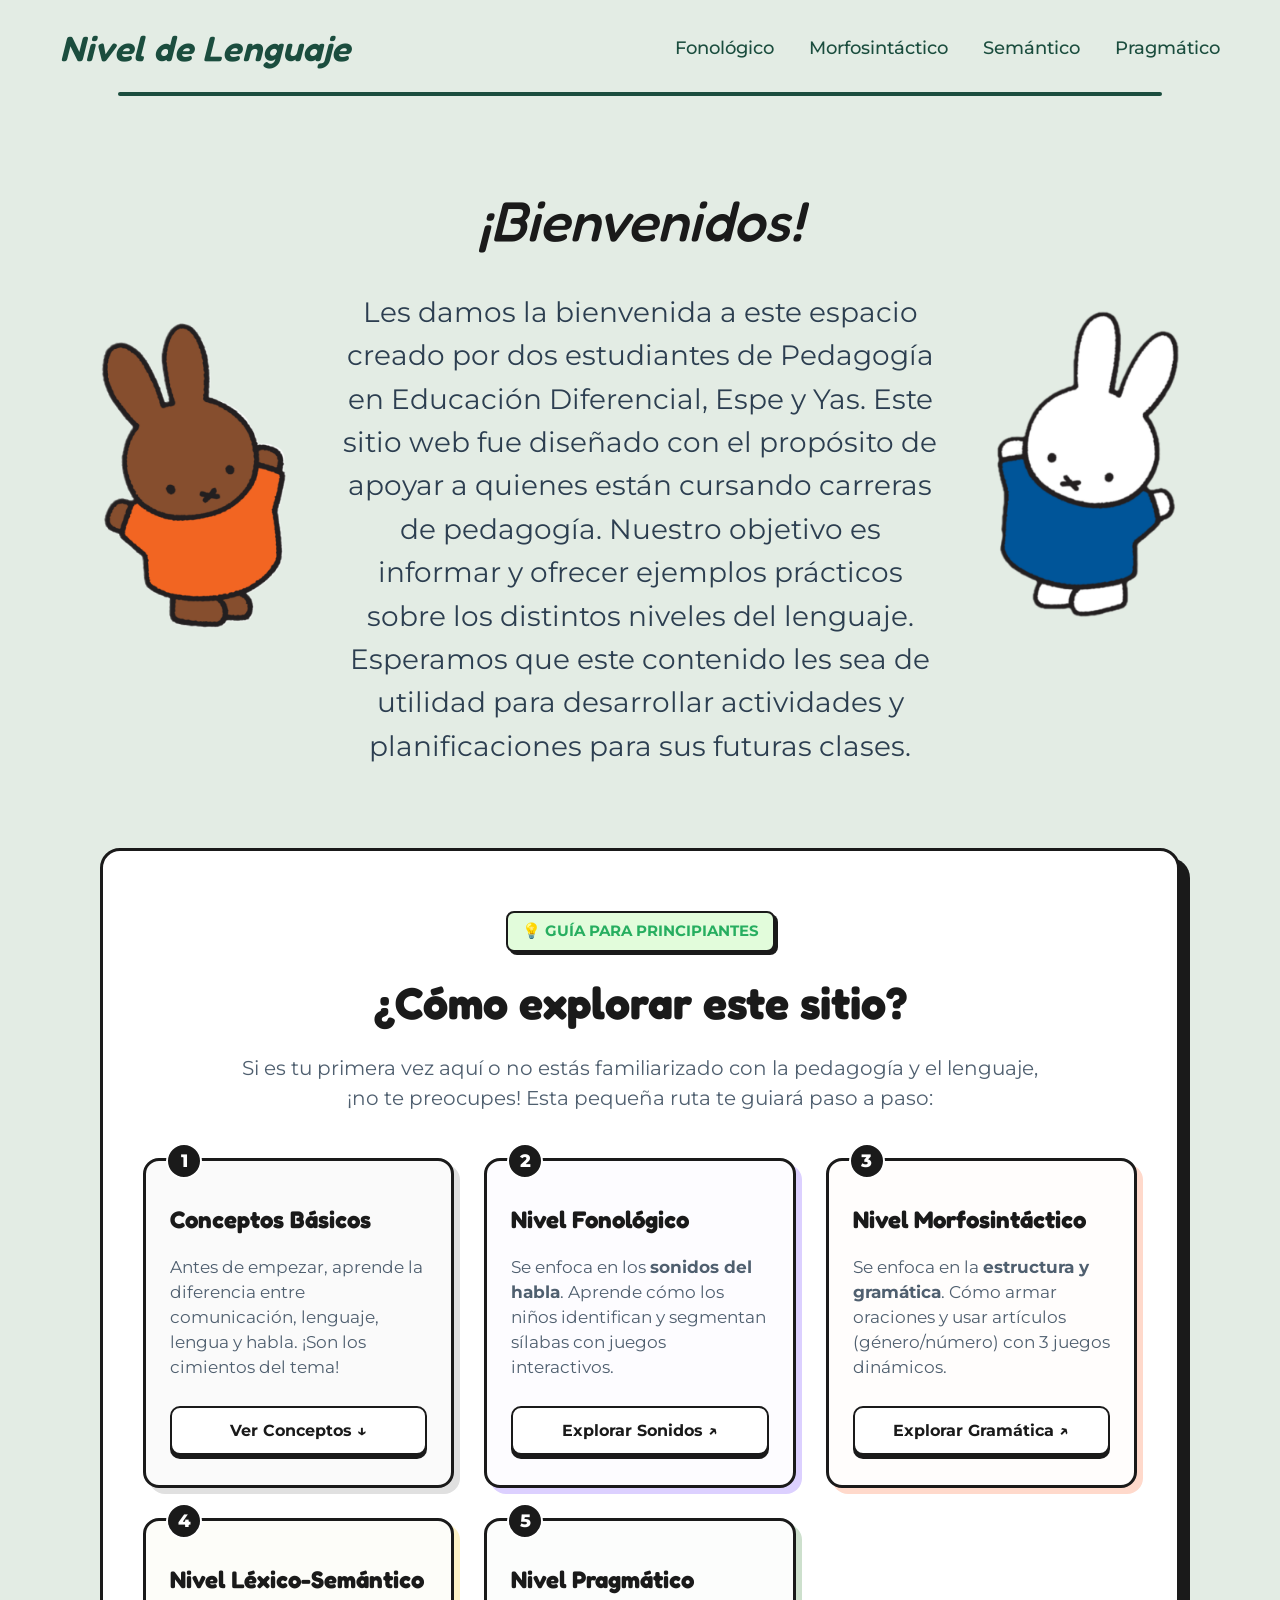
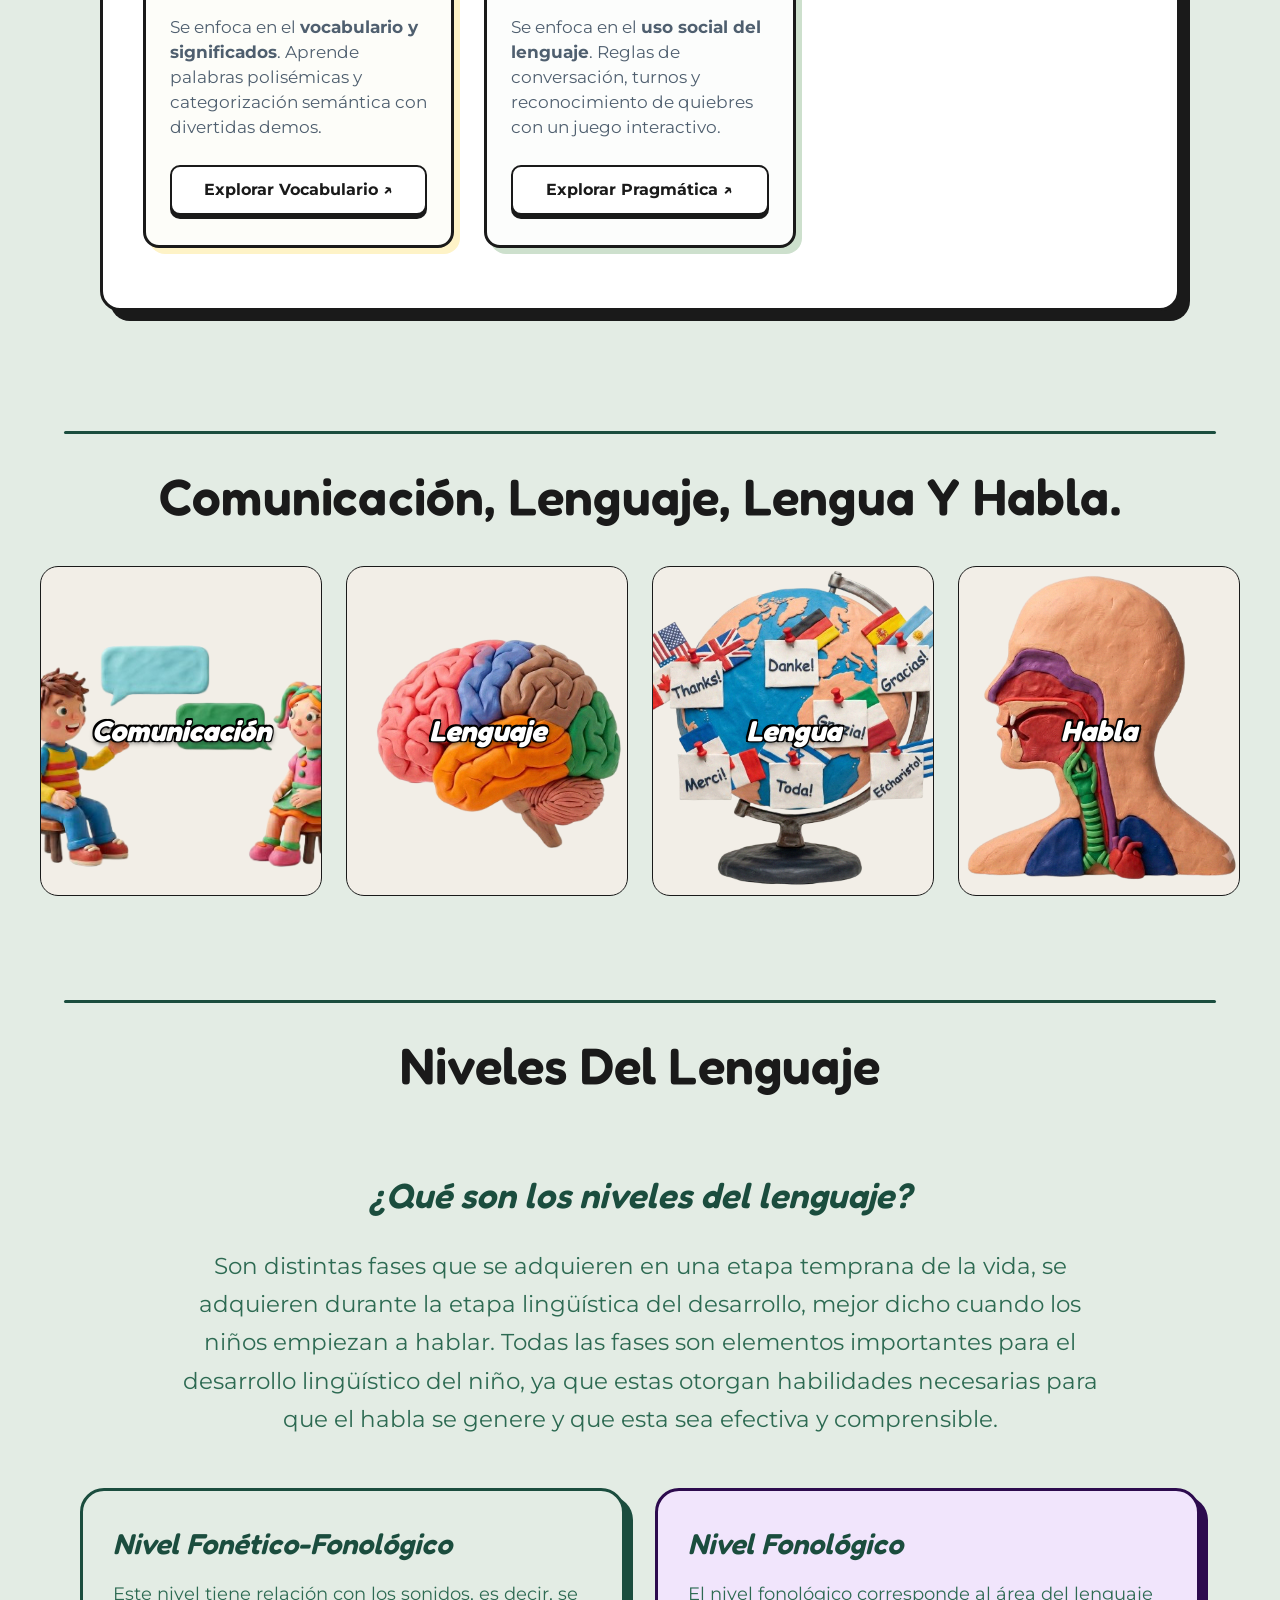
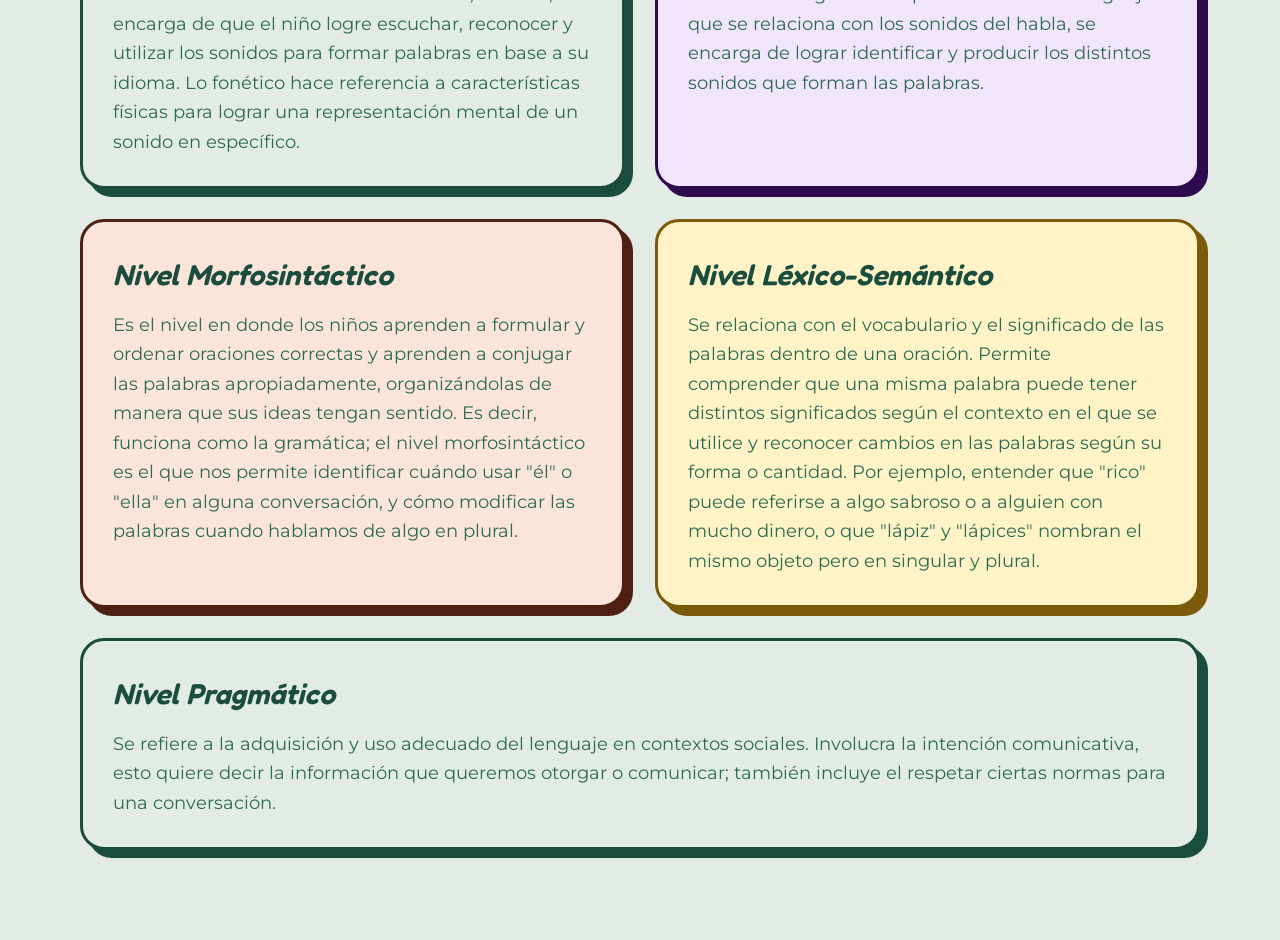
==== commit 46696686: "Add new Nivel Léxico-Semántico page (semantico.html) with Polisemias and Categorización games, theme" ====
--- a/index.html
+++ b/index.html
@@ -20,6 +20,7 @@
             <div class="navbar-right-links">
                 <a href="fonologico.html" class="navbar-link">Fonológico</a>
                 <a href="morfosintactico.html" class="navbar-link">Morfosintáctico</a>
+                <a href="semantico.html" class="navbar-link">Semántico</a>
                 <a href="pragmatico.html" class="navbar-link">Pragmático</a>
             </div>
         </div>
@@ -74,6 +75,13 @@
                 <!-- Paso 4 -->
                 <div class="guide-card-item step-4">
                     <div class="guide-step-num">4</div>
+                    <h3 class="guide-card-title">Nivel Léxico-Semántico</h3>
+                    <p class="guide-card-desc">Se enfoca en el <strong>vocabulario y significados</strong>. Aprende palabras polisémicas y categorización semántica con divertidas demos.</p>
+                    <a href="semantico.html" class="guide-card-btn">Explorar Vocabulario ↗</a>
+                </div>
+                <!-- Paso 5 -->
+                <div class="guide-card-item step-5">
+                    <div class="guide-step-num">5</div>
                     <h3 class="guide-card-title">Nivel Pragmático</h3>
                     <p class="guide-card-desc">Se enfoca en el <strong>uso social del lenguaje</strong>. Reglas de conversación, turnos y reconocimiento de quiebres con un juego interactivo.</p>
                     <a href="pragmatico.html" class="guide-card-btn">Explorar Pragmática ↗</a>
@@ -182,7 +190,7 @@
             </article>
 
             <!-- Bloque 4: Léxico-Semántico (Derecha) -->
-            <article class="level-block">
+            <article class="level-block theme-amber-card">
                 <h4 class="level-title">Nivel Léxico-Semántico</h4>
                 <p class="level-description">
                     Se relaciona con el vocabulario y el significado de las palabras dentro de una oración. Permite comprender que una misma palabra puede tener distintos significados según el contexto en el que se utilice y reconocer cambios en las palabras según su forma o cantidad. Por ejemplo, entender que "rico" puede referirse a algo sabroso o a alguien con mucho dinero, o que "lápiz" y "lápices" nombran el mismo objeto pero en singular y plural.
--- a/styles.css
+++ b/styles.css
@@ -270,10 +270,19 @@
 }
 
 .guide-card-item.step-4 {
+    box-shadow: 6px 6px 0px #fef3c7; /* Amber claro */
+    background: #fdfdf9;
+}
+.guide-card-item.step-4:hover {
+    transform: translate(-3px, -3px);
+    box-shadow: 9px 9px 0px #7c5a0b; /* Amber oscuro tema semántico */
+}
+
+.guide-card-item.step-5 {
     box-shadow: 6px 6px 0px #cde0cd; /* Verde claro */
     background: #fcfdfc;
 }
-.guide-card-item.step-4:hover {
+.guide-card-item.step-5:hover {
     transform: translate(-3px, -3px);
     box-shadow: 9px 9px 0px #1b4d3e; /* Verde más oscuro tema pragmático */
 }
@@ -1682,75 +1691,104 @@
     align-items: center;
     justify-content: center;
     gap: 6px;
-    padding: 8px 16px;
+    padding: 14px;
     margin-top: 14px;
-    border-radius: 10px;
-    border: 2px solid #4e1f13;
+    border-radius: 12px;
+    border: 2.5px solid #4e1f13;
     font-weight: 700;
-    font-size: 0.95rem;
+    font-size: 1.15rem;
     cursor: pointer;
     background: #ffffff;
     color: #4e1f13;
-    box-shadow: 0 3px 0 #4e1f13;
+    box-shadow: 0 4px 0 #4e1f13;
     text-decoration: none;
     transition: all 0.15s;
     user-select: none;
-    width: auto;
-    align-self: center;
+    width: 100%;
+    box-sizing: border-box;
 }
 
 .game-secondary-btn:hover {
     transform: translateY(-2px);
-    box-shadow: 0 5px 0 #4e1f13;
+    box-shadow: 0 6px 0 #4e1f13;
 }
 
 .game-secondary-btn:active {
     transform: translateY(2px);
-    box-shadow: 0 1px 0 #4e1f13;
+    box-shadow: 0 2px 0 #4e1f13;
 }
 
 .dark-terracotta-section .game-secondary-btn {
     border-color: #ffffff;
     background: #4e1f13;
     color: #ffffff;
-    box-shadow: 0 3px 0 #ffffff;
+    box-shadow: 0 4px 0 #ffffff;
 }
 
 .dark-terracotta-section .game-secondary-btn:hover {
-    box-shadow: 0 5px 0 #ffffff;
+    box-shadow: 0 6px 0 #ffffff;
 }
 
 .dark-terracotta-section .game-secondary-btn:active {
-    box-shadow: 0 1px 0 #ffffff;
+    box-shadow: 0 2px 0 #ffffff;
 }
 
 body.purple-theme .game-secondary-btn {
     border-color: #2d0b4e;
     color: #2d0b4e;
-    box-shadow: 0 3px 0 #2d0b4e;
+    box-shadow: 0 4px 0 #2d0b4e;
 }
 
 body.purple-theme .game-secondary-btn:hover {
-    box-shadow: 0 5px 0 #2d0b4e;
+    box-shadow: 0 6px 0 #2d0b4e;
 }
 
 body.purple-theme .game-secondary-btn:active {
-    box-shadow: 0 1px 0 #2d0b4e;
+    box-shadow: 0 2px 0 #2d0b4e;
 }
 
 .dark-purple-section .game-secondary-btn {
     border-color: #ffffff;
     background: #2d0b4e;
     color: #ffffff;
-    box-shadow: 0 3px 0 #ffffff;
+    box-shadow: 0 4px 0 #ffffff;
 }
 
 .dark-purple-section .game-secondary-btn:hover {
-    box-shadow: 0 5px 0 #ffffff;
+    box-shadow: 0 6px 0 #ffffff;
 }
 
 .dark-purple-section .game-secondary-btn:active {
-    box-shadow: 0 1px 0 #ffffff;
+    box-shadow: 0 2px 0 #ffffff;
+}
+
+body.green-theme .game-secondary-btn {
+    border-color: #1b4d3e;
+    color: #1b4d3e;
+    box-shadow: 0 4px 0 #1b4d3e;
+}
+
+body.green-theme .game-secondary-btn:hover {
+    box-shadow: 0 6px 0 #1b4d3e;
+}
+
+body.green-theme .game-secondary-btn:active {
+    box-shadow: 0 2px 0 #1b4d3e;
+}
+
+.dark-green-section .game-secondary-btn {
+    border-color: #ffffff;
+    background: #1b4d3e;
+    color: #ffffff;
+    box-shadow: 0 4px 0 #ffffff;
+}
+
+.dark-green-section .game-secondary-btn:hover {
+    box-shadow: 0 6px 0 #ffffff;
+}
+
+.dark-green-section .game-secondary-btn:active {
+    box-shadow: 0 2px 0 #ffffff;
 }
 
 /* Deletrear con Aplausos (Clapping) */
@@ -2455,6 +2493,15 @@
     box-shadow: 11px 11px 0px #4e1f13 !important;
 }
 
+.level-block.theme-amber-card {
+    border-color: #7c5a0b !important;
+    box-shadow: 8px 8px 0px #7c5a0b !important;
+    background-color: #fef3c7 !important;
+}
+.level-block.theme-amber-card:hover {
+    box-shadow: 11px 11px 0px #7c5a0b !important;
+}
+
 .level-block.theme-green-card {
     border-color: #1b4d3e !important;
     box-shadow: 8px 8px 0px #1b4d3e !important;
@@ -2726,6 +2773,196 @@
     box-shadow: 11px 11px 0px #ffffff;
 }
 
+/* ==========================================
+   TEMA AMBAR (Nivel Léxico-Semántico)
+   ========================================== */
+body.amber-theme {
+    background-color: #fdf8e6;
+    color: #7c5a0b;
+}
+
+body.amber-theme .navbar-title,
+body.amber-theme .navbar-link {
+    color: #7c5a0b;
+}
+
+body.amber-theme .navbar-link::after {
+    background-color: #7c5a0b;
+}
+
+body.amber-theme .navbar-line,
+body.amber-theme .welcome-separator,
+body.amber-theme .level-block.left,
+body.amber-theme .level-block.right,
+body.amber-theme .level-block.center {
+    background-color: #7c5a0b;
+    border-color: #7c5a0b;
+}
+
+body.amber-theme .level-title,
+body.amber-theme .levels-subtitle {
+    color: #7c5a0b;
+}
+
+body.amber-theme .level-description,
+body.amber-theme .levels-text {
+    color: #926f15;
+}
+
+body.amber-theme .striped-header-container {
+    width: 100%;
+    margin-top: -40px;
+    margin-bottom: 50px;
+    padding: 0;
+}
+
+body.amber-theme .striped-header {
+    width: 100%;
+    min-height: 220px;
+    background: repeating-linear-gradient(
+        90deg,
+        #fdf8e6,
+        #fdf8e6 45px,
+        #ffffff 45px,
+        #ffffff 90px
+    );
+    display: flex;
+    align-items: center;
+    justify-content: center;
+    border-bottom: 4px solid #7c5a0b;
+    padding: 40px 20px;
+    position: relative;
+    box-shadow: inset 0 -10px 20px rgba(124, 90, 11, 0.05);
+}
+
+body.amber-theme .striped-header h2 {
+    font-family: 'Fredoka', sans-serif;
+    font-size: clamp(2rem, 8vw, 4.5rem);
+    font-style: italic;
+    font-weight: 700;
+    color: #7c5a0b;
+    text-align: center;
+    margin: 0;
+    letter-spacing: 2px;
+    text-shadow: 
+        -2px -2px 0 #fff,  
+         2px -2px 0 #fff,
+        -2px  2px 0 #fff,
+         2px  2px 0 #fff,
+         0px 4px 10px rgba(124, 90, 11, 0.15);
+}
+
+body.amber-theme .activity-card-container {
+    border-color: #7c5a0b;
+    box-shadow: 8px 8px 0px #7c5a0b;
+}
+
+body.amber-theme .activity-card-container:hover {
+    transform: translate(-3px, -3px);
+    box-shadow: 11px 11px 0px #7c5a0b;
+}
+
+body.amber-theme .game-card {
+    border-color: #7c5a0b;
+    box-shadow: 8px 8px 0px #7c5a0b;
+}
+
+body.amber-theme .game-card:hover {
+    transform: translate(-3px, -3px);
+    box-shadow: 11px 11px 0px #7c5a0b;
+}
+
+.dark-amber-section {
+    background-color: #7c5a0b;
+    color: #ffffff;
+    padding: 60px 40px;
+}
+
+.dark-amber-section .activity-section {
+    max-width: 1200px;
+    margin: 0 auto;
+    margin-bottom: 0;
+}
+
+.dark-amber-section .activity-section-title {
+    color: #ffffff;
+    border-bottom-color: rgba(255, 255, 255, 0.25);
+}
+
+.dark-amber-section .activity-card-container {
+    background: #7c5a0b;
+    color: #ffffff;
+    border-color: #ffffff;
+    box-shadow: 8px 8px 0px #ffffff;
+}
+
+.dark-amber-section .activity-card-container:hover {
+    transform: translate(-3px, -3px);
+    box-shadow: 11px 11px 0px #ffffff;
+}
+
+.dark-amber-section .game-card {
+    border-color: #ffffff;
+    box-shadow: 8px 8px 0px #ffffff;
+}
+
+.dark-amber-section .game-card:hover {
+    transform: translate(-3px, -3px);
+    box-shadow: 11px 11px 0px #ffffff;
+}
+
+body.amber-theme .game-secondary-btn {
+    background: #ffffff;
+    border: 2.5px solid #7c5a0b;
+    box-shadow: 0 4px 0 #7c5a0b;
+    color: #7c5a0b;
+}
+
+body.amber-theme .game-secondary-btn:hover {
+    box-shadow: 0 6px 0 #7c5a0b;
+}
+
+body.amber-theme .game-secondary-btn:active {
+    box-shadow: 0 2px 0 #7c5a0b;
+}
+
+.dark-amber-section .game-secondary-btn {
+    background: #ffffff;
+    border: 2.5px solid #ffffff;
+    box-shadow: 0 4px 0 #ffffff;
+    color: #7c5a0b;
+}
+
+.dark-amber-section .game-secondary-btn:hover {
+    box-shadow: 0 6px 0 #ffffff;
+}
+
+.dark-amber-section .game-secondary-btn:active {
+    box-shadow: 0 2px 0 #ffffff;
+}
+
+body.amber-theme .pragmatic-opt-btn {
+    border-color: #7c5a0b;
+    box-shadow: 0 4px 0 #7c5a0b;
+}
+body.amber-theme .pragmatic-opt-btn:hover {
+    box-shadow: 0 6px 0 #7c5a0b;
+}
+body.amber-theme .pragmatic-opt-btn:active {
+    box-shadow: 0 2px 0 #7c5a0b;
+}
+
+body.amber-theme .game-speak-btn {
+    border-color: #7c5a0b;
+    box-shadow: 0 3px 0 #7c5a0b;
+}
+body.amber-theme .game-speak-btn:hover {
+    box-shadow: 0 5px 0 #7c5a0b;
+}
+body.amber-theme .game-speak-btn:active {
+    box-shadow: 0 1px 0 #7c5a0b;
+}
+
 /* --- JUEGO DE REPARACIÓN PRAGMÁTICA (CHAT) --- */
 .mock-pragmatic-game {
     background: #fdfaf6;
@@ -3321,5 +3558,26 @@
         font-size: 0.95rem;
         padding: 12px 14px;
     }
-}
-
+
+    /* Adaptación móvil profunda para Semántico */
+    body.amber-theme .activity-card-container {
+        padding: 20px;
+        border-width: 2.5px;
+        box-shadow: 5px 5px 0px #7c5a0b;
+    }
+    .dark-amber-section .activity-card-container {
+        box-shadow: 5px 5px 0px #ffffff;
+    }
+    .dark-amber-section {
+        padding: 40px 15px;
+    }
+    body.amber-theme .game-card {
+        padding: 20px;
+        border-width: 2.5px;
+        box-shadow: 5px 5px 0px #7c5a0b;
+    }
+    .dark-amber-section .game-card {
+        box-shadow: 5px 5px 0px #ffffff;
+    }
+}
+
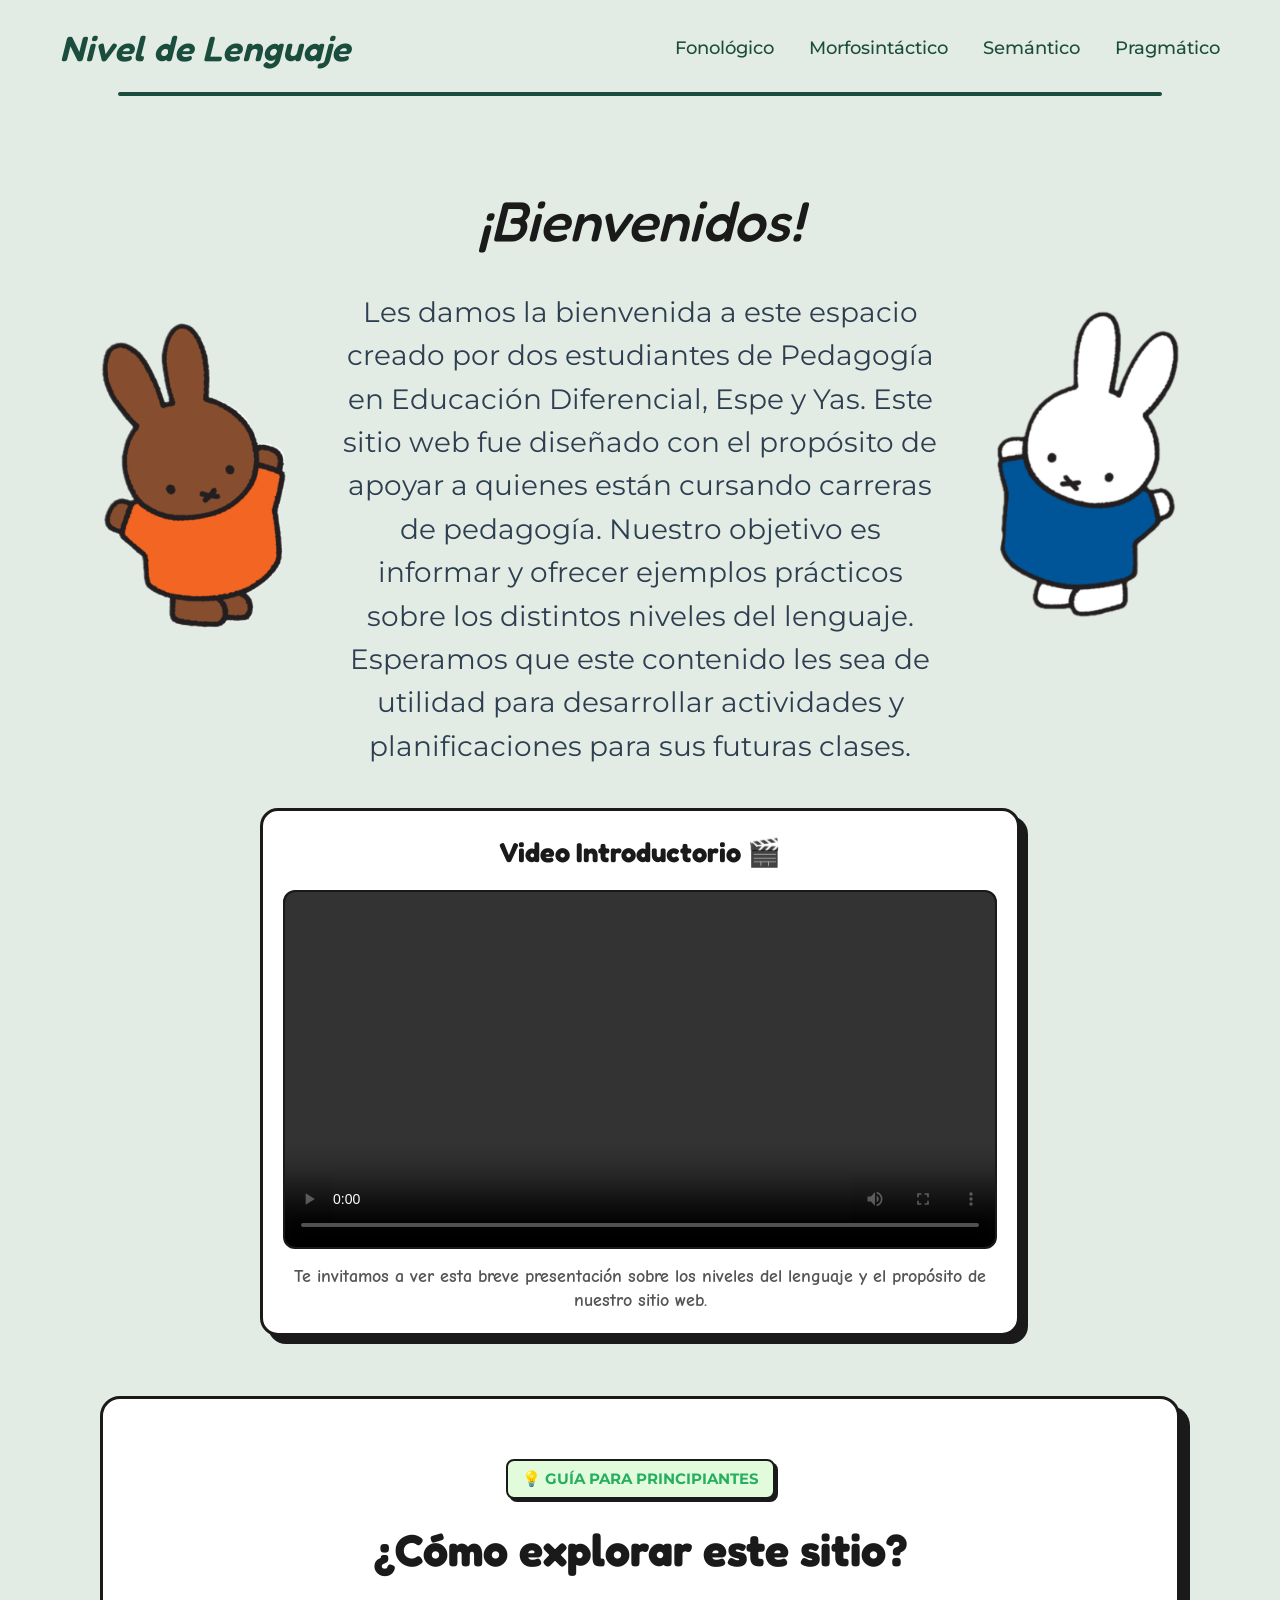
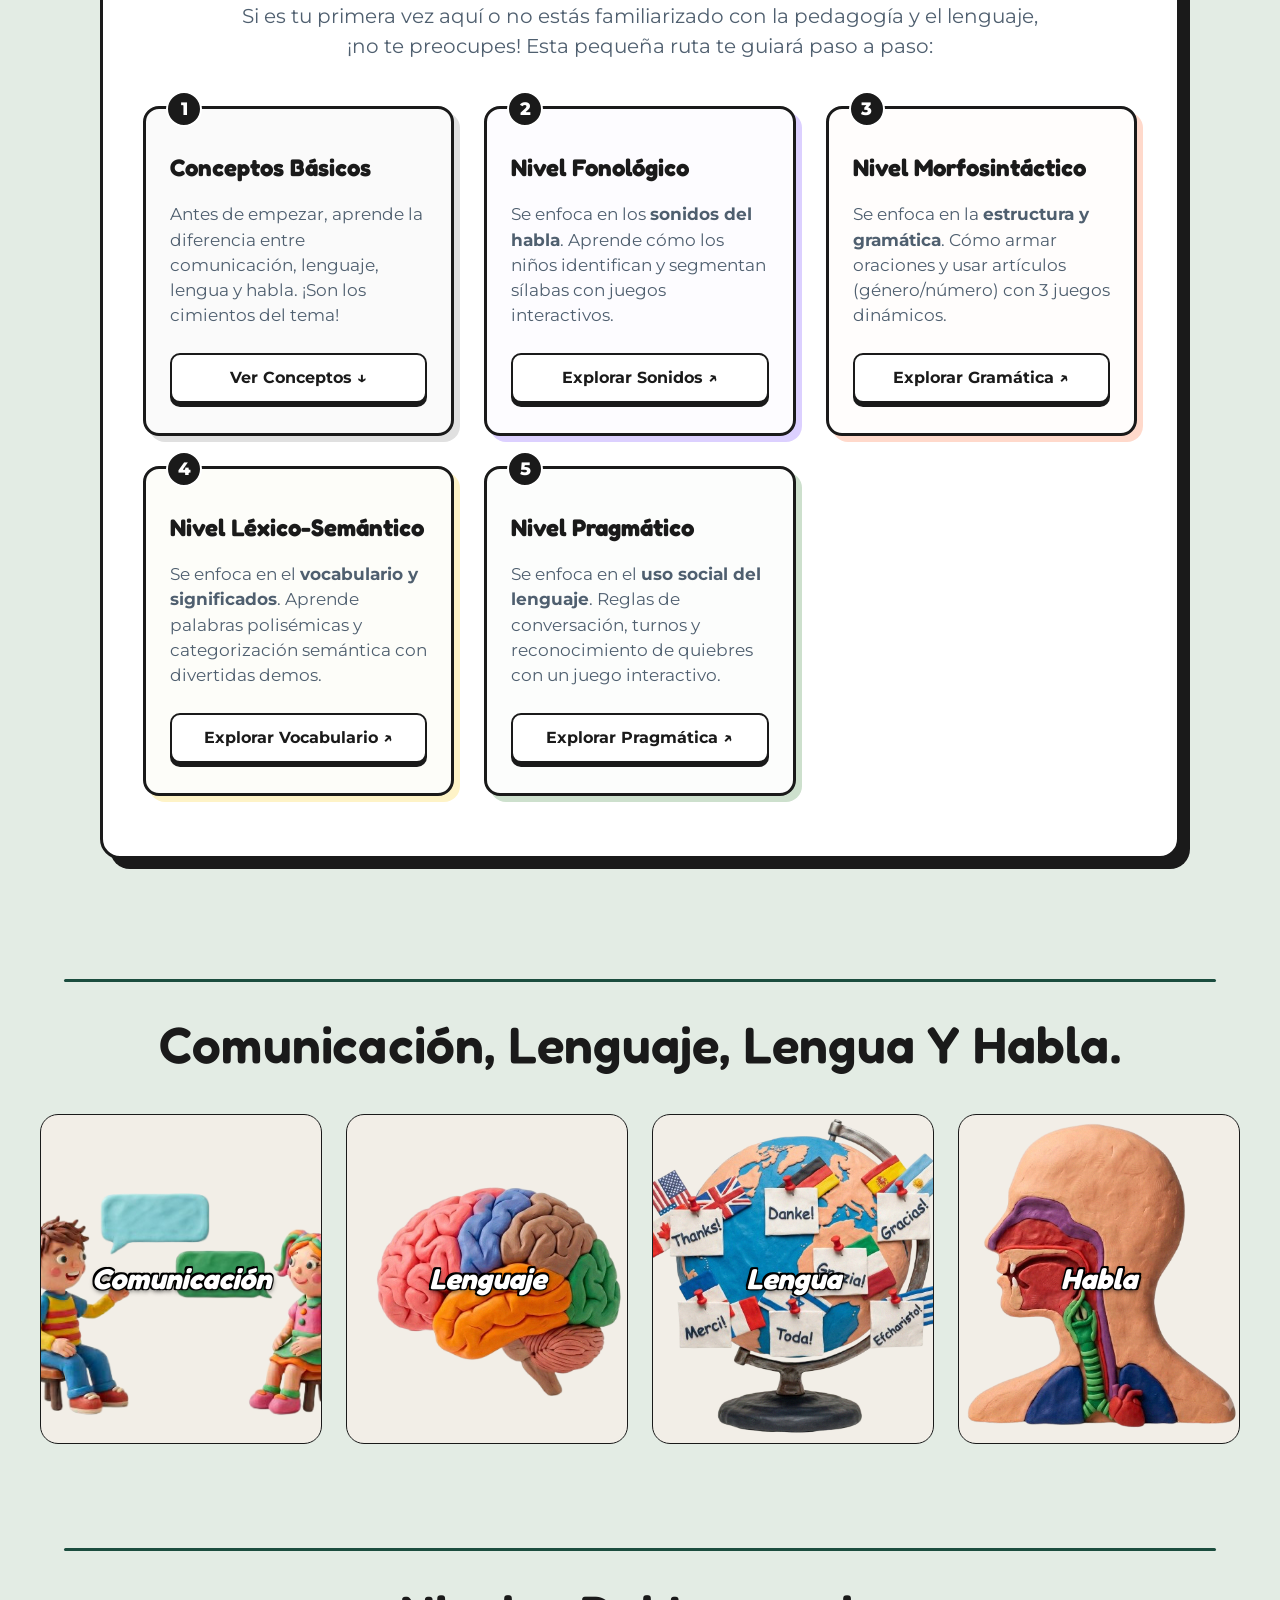
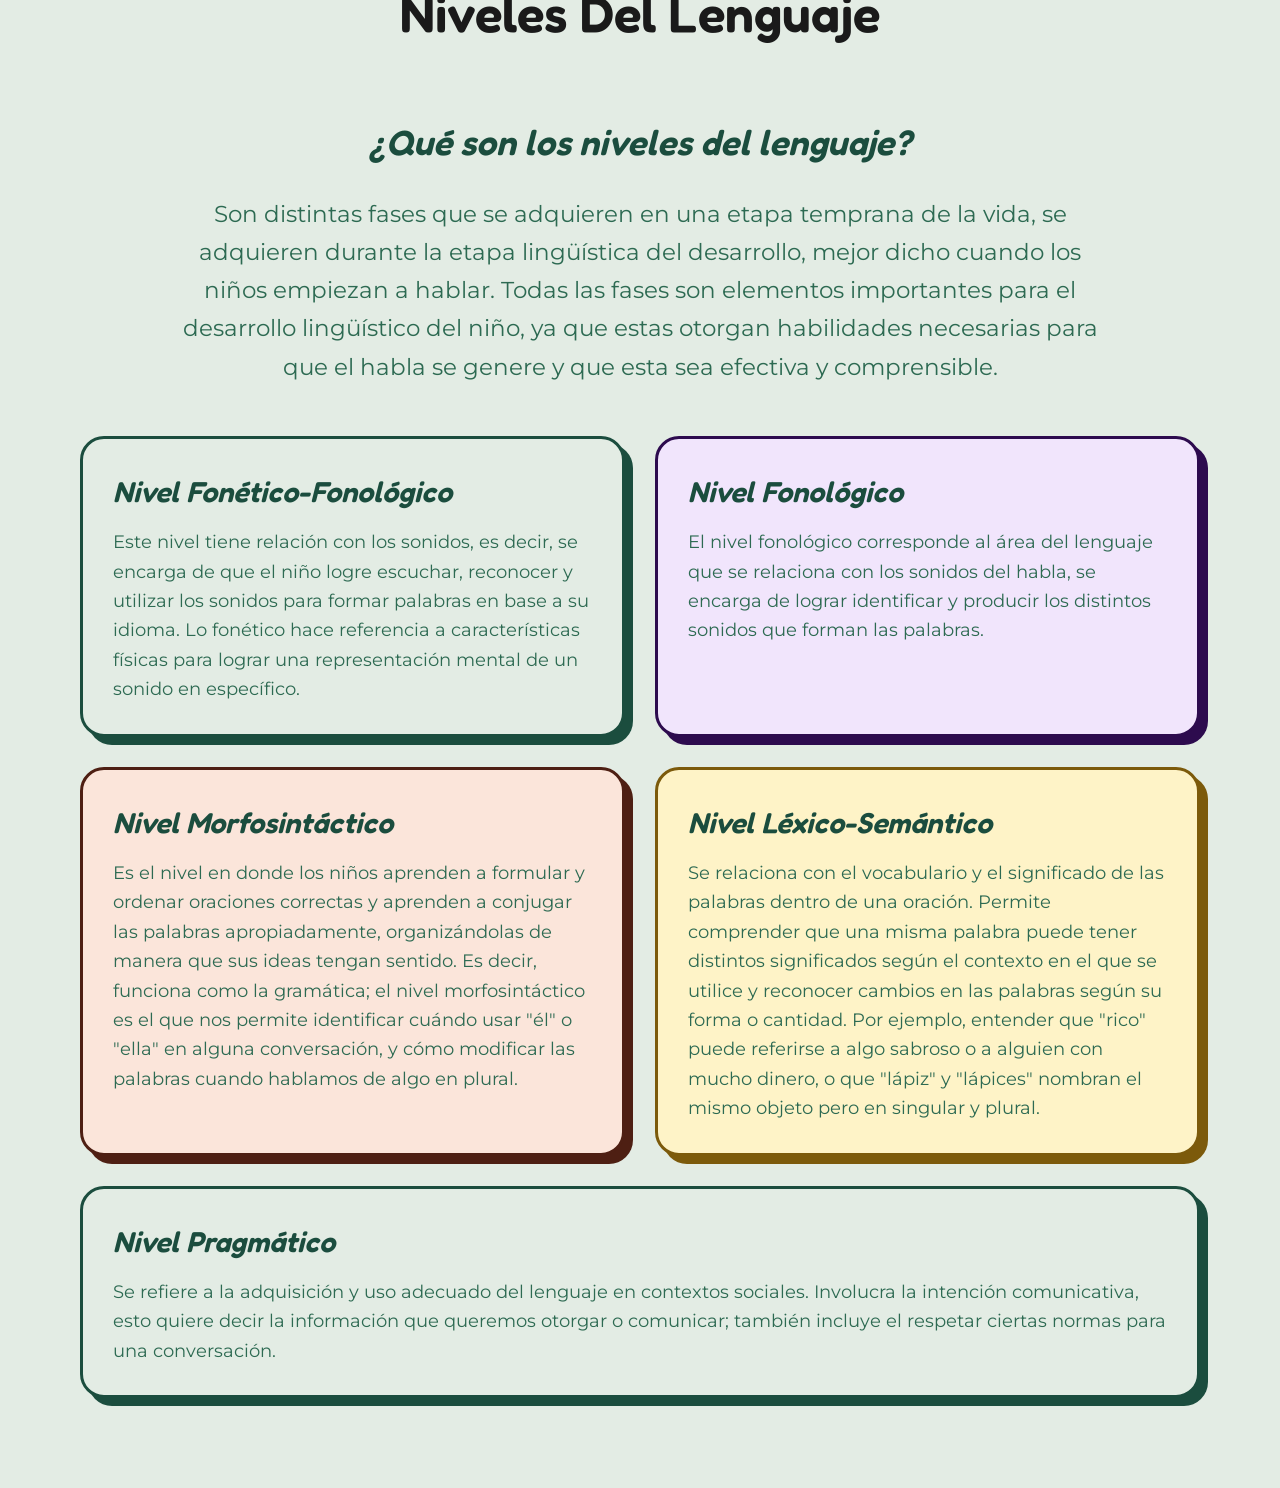
==== commit 1f17de64: "Embed introductory video videoIntroductorio.mp4 on the home page" ====
--- a/index.html
+++ b/index.html
@@ -43,6 +43,19 @@
             <img src="img/welcome/img2.png" alt="Imagen 2" class="welcome-image img-right">
         </section>
 
+        <!-- SECCIÓN VIDEO INTRODUCTORIO -->
+        <section class="video-intro-section" style="max-width: 800px; margin: 0 auto 60px auto; padding: 0 20px; text-align: center; box-sizing: border-box;">
+            <div class="video-card-container" style="background: #ffffff; border: 3px solid #1a1a1a; border-radius: 18px; padding: 20px; box-shadow: 8px 8px 0px #1a1a1a; box-sizing: border-box; transition: transform 0.2s, box-shadow 0.2s;">
+                <h3 style="font-family: 'Fredoka', sans-serif; font-size: 1.7rem; color: #1a1a1a; margin-top: 0; margin-bottom: 15px; font-weight: 700;">Video Introductorio 🎬</h3>
+                <div class="video-wrapper" style="position: relative; border: 2.5px solid #1a1a1a; border-radius: 12px; overflow: hidden; background: #000; line-height: 0; box-shadow: inset 0 0 10px rgba(0,0,0,0.5);">
+                    <video src="videoIntroductorio.mp4" controls preload="metadata" style="width: 100%; height: auto; display: block;"></video>
+                </div>
+                <p style="font-family: 'Comic Neue', sans-serif; font-size: 1.1rem; color: #555555; margin-top: 15px; margin-bottom: 0; font-weight: bold; line-height: 1.4;">
+                    Te invitamos a ver esta breve presentación sobre los niveles del lenguaje y el propósito de nuestro sitio web.
+                </p>
+            </div>
+        </section>
+
         <!-- GUÍA DE INICIO RÁPIDO (ÍNDICE APTO PARA PRINCIPIANTES) -->
         <section class="quick-guide-section" aria-label="Guía de inicio rápido">
             <div class="guide-header">
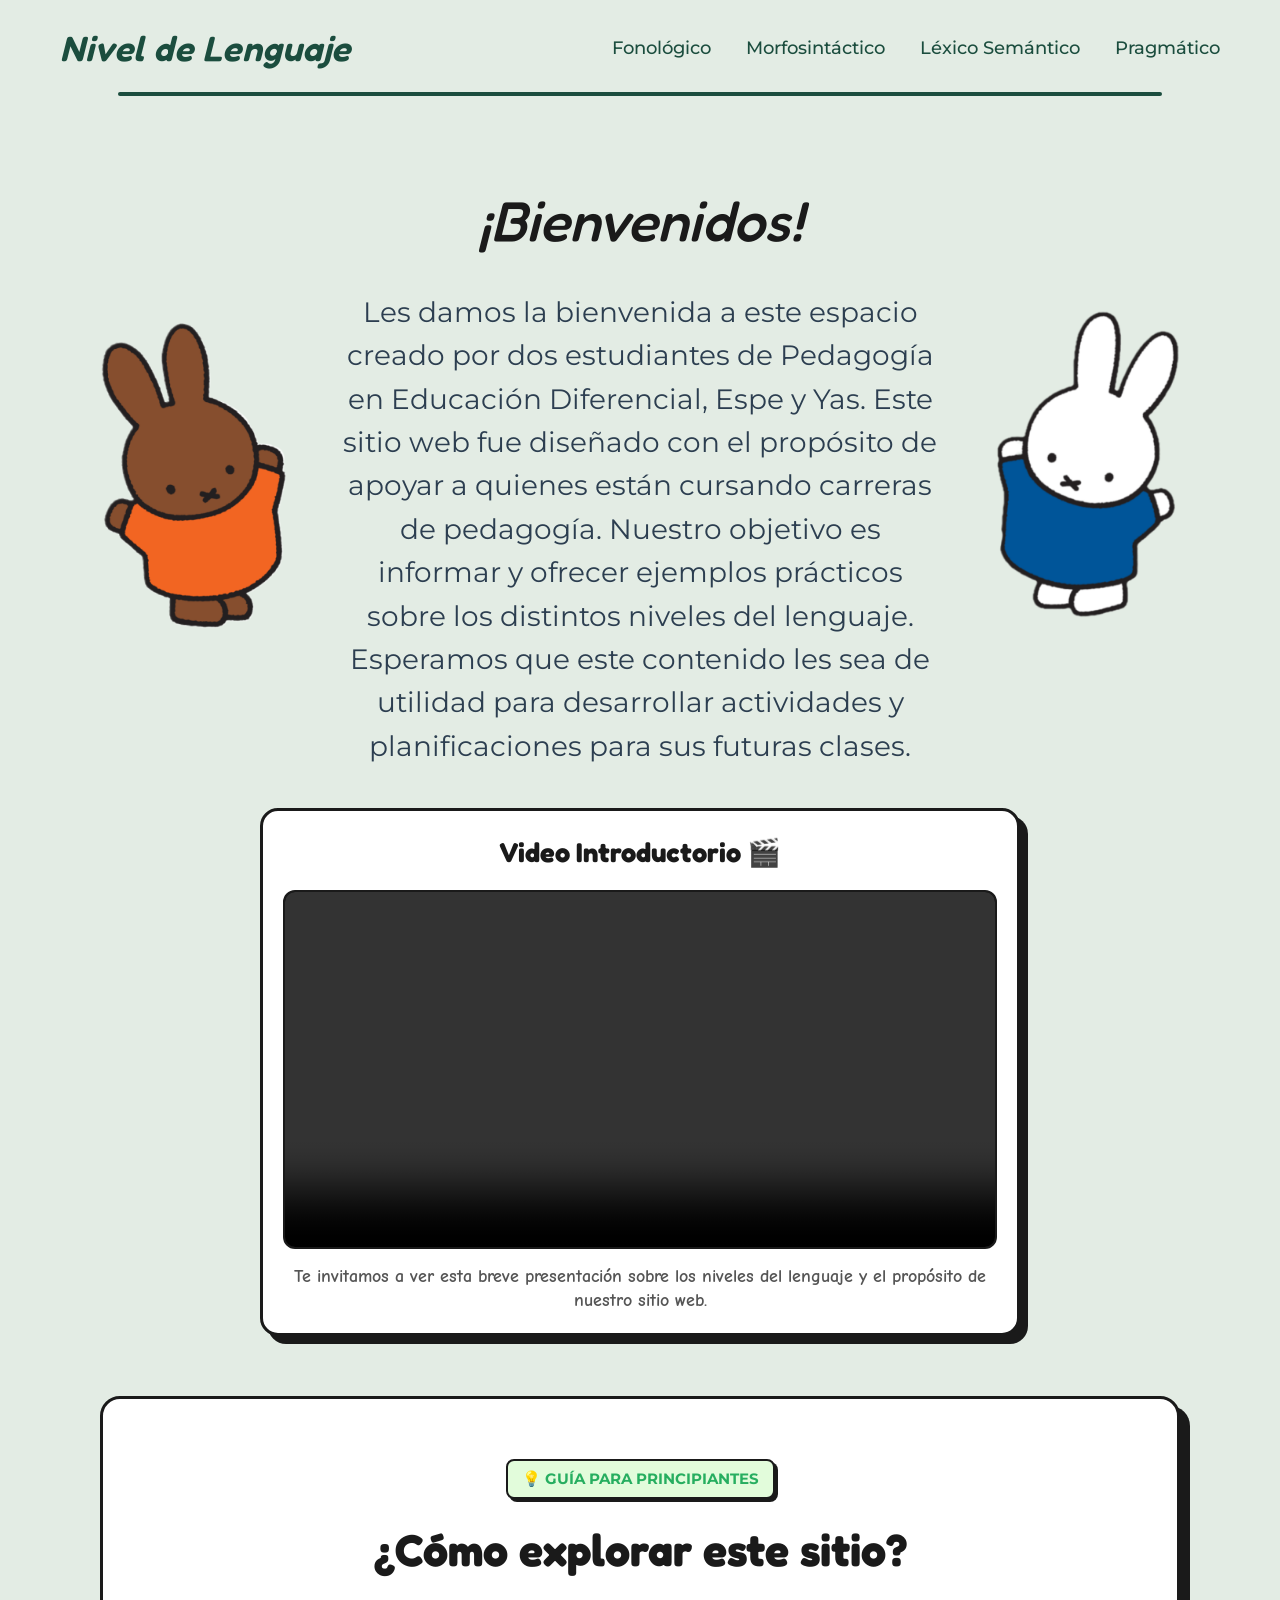
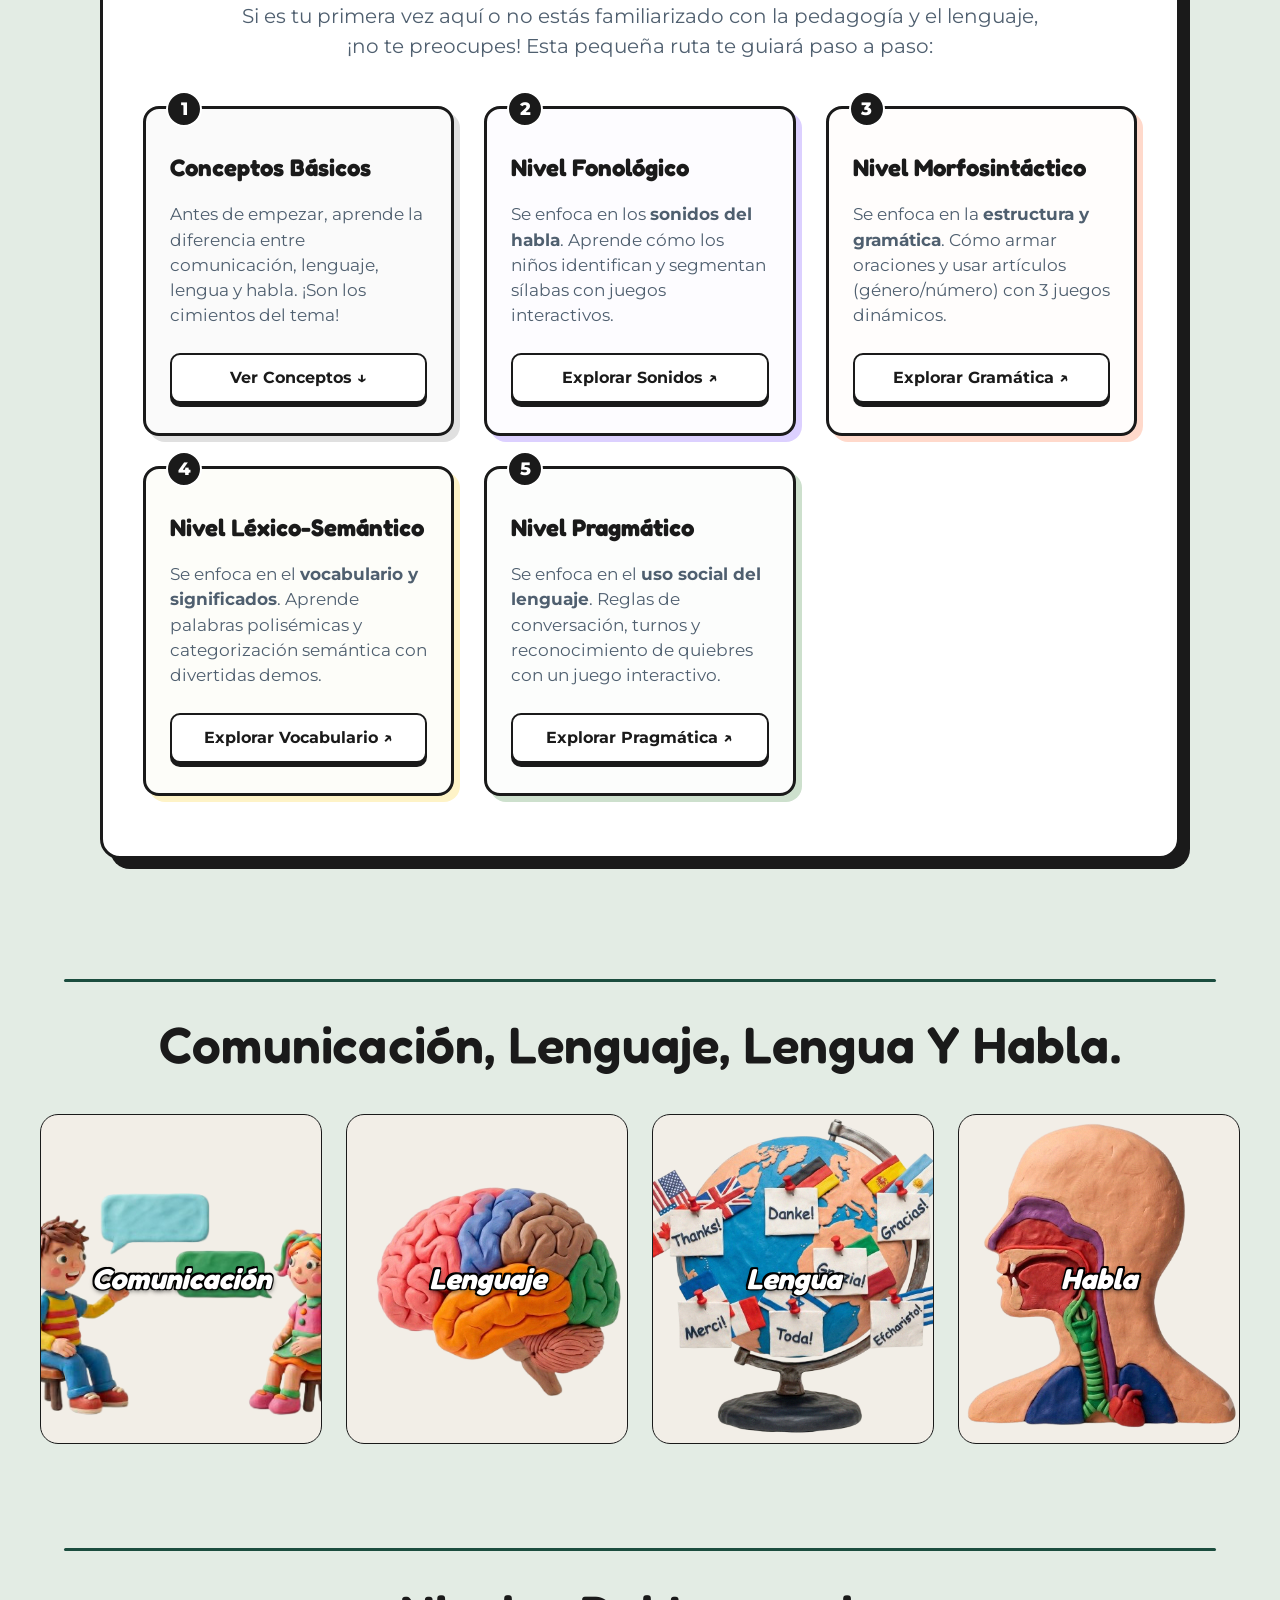
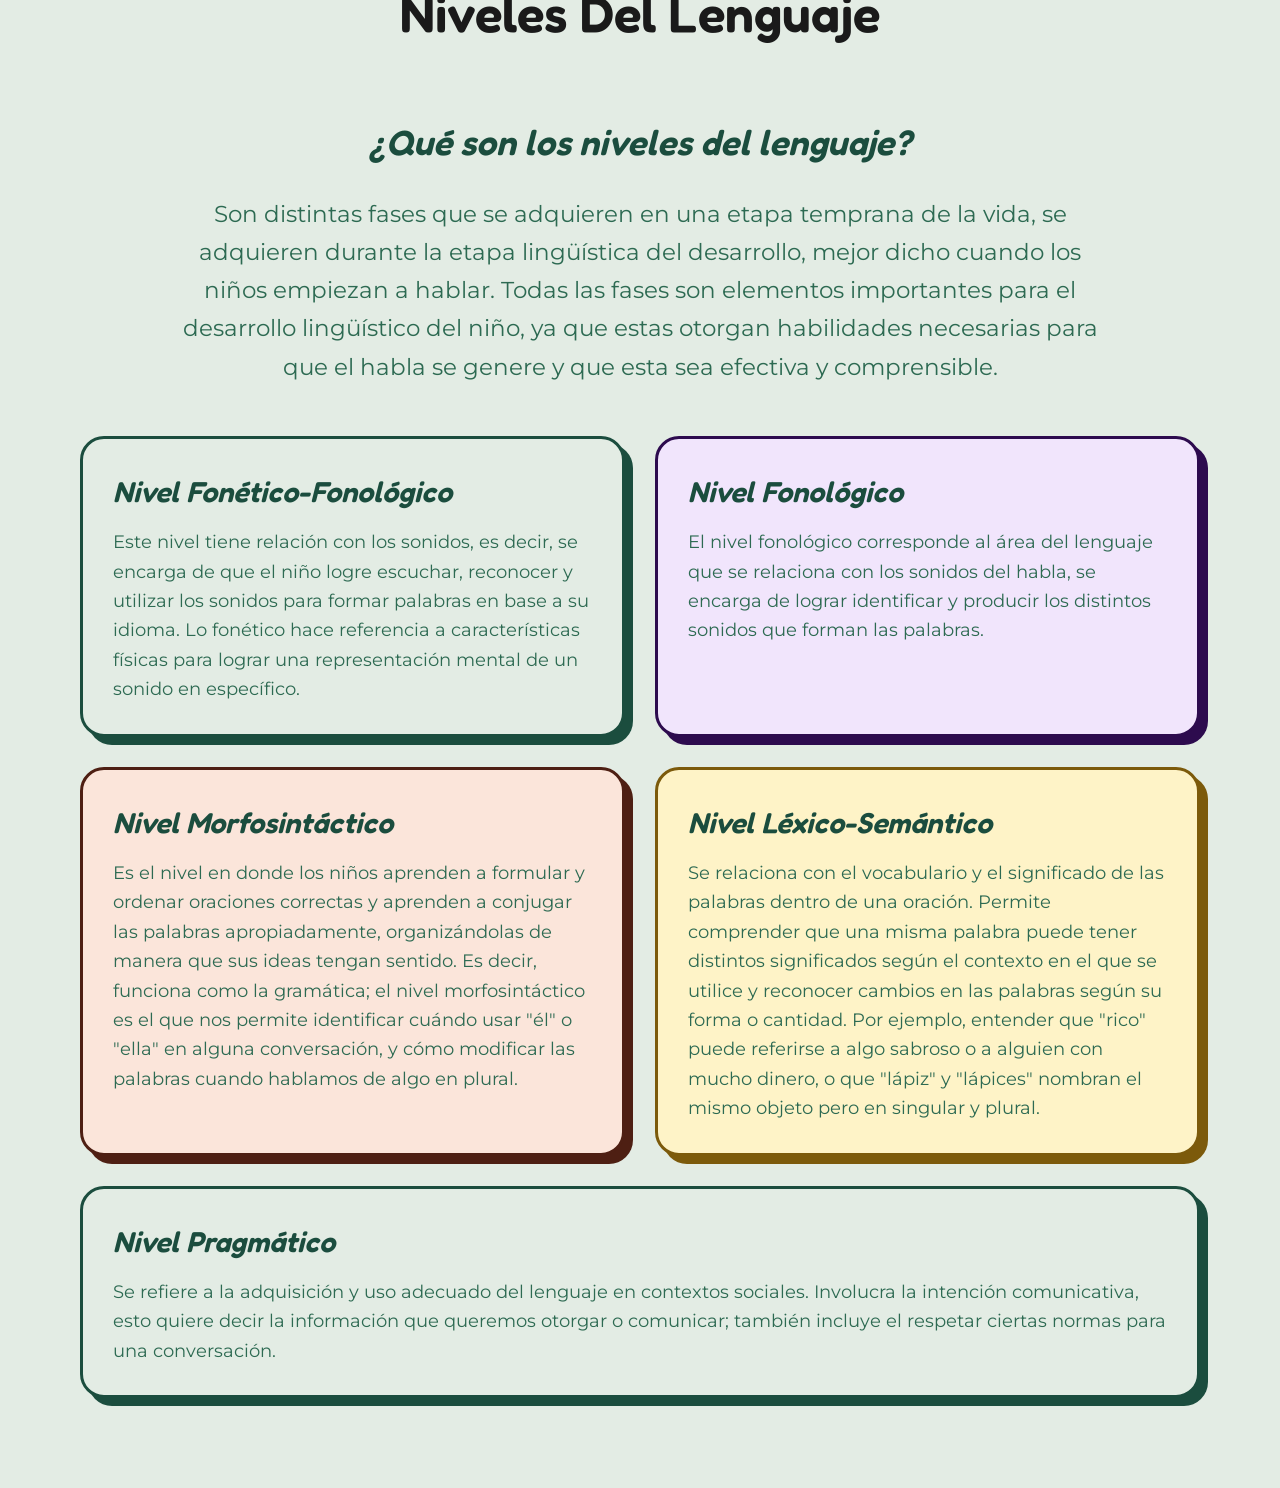
==== commit 411151bf: "Create full Léxico-Semántico page (lexico-semantico.html) with 10 child games, styling, and navigati" ====
--- a/index.html
+++ b/index.html
@@ -20,7 +20,7 @@
             <div class="navbar-right-links">
                 <a href="fonologico.html" class="navbar-link">Fonológico</a>
                 <a href="morfosintactico.html" class="navbar-link">Morfosintáctico</a>
-                <a href="semantico.html" class="navbar-link">Semántico</a>
+                <a href="lexico-semantico.html" class="navbar-link">Léxico Semántico</a>
                 <a href="pragmatico.html" class="navbar-link">Pragmático</a>
             </div>
         </div>
@@ -90,7 +90,7 @@
                     <div class="guide-step-num">4</div>
                     <h3 class="guide-card-title">Nivel Léxico-Semántico</h3>
                     <p class="guide-card-desc">Se enfoca en el <strong>vocabulario y significados</strong>. Aprende palabras polisémicas y categorización semántica con divertidas demos.</p>
-                    <a href="semantico.html" class="guide-card-btn">Explorar Vocabulario ↗</a>
+                    <a href="lexico-semantico.html" class="guide-card-btn">Explorar Vocabulario ↗</a>
                 </div>
                 <!-- Paso 5 -->
                 <div class="guide-card-item step-5">
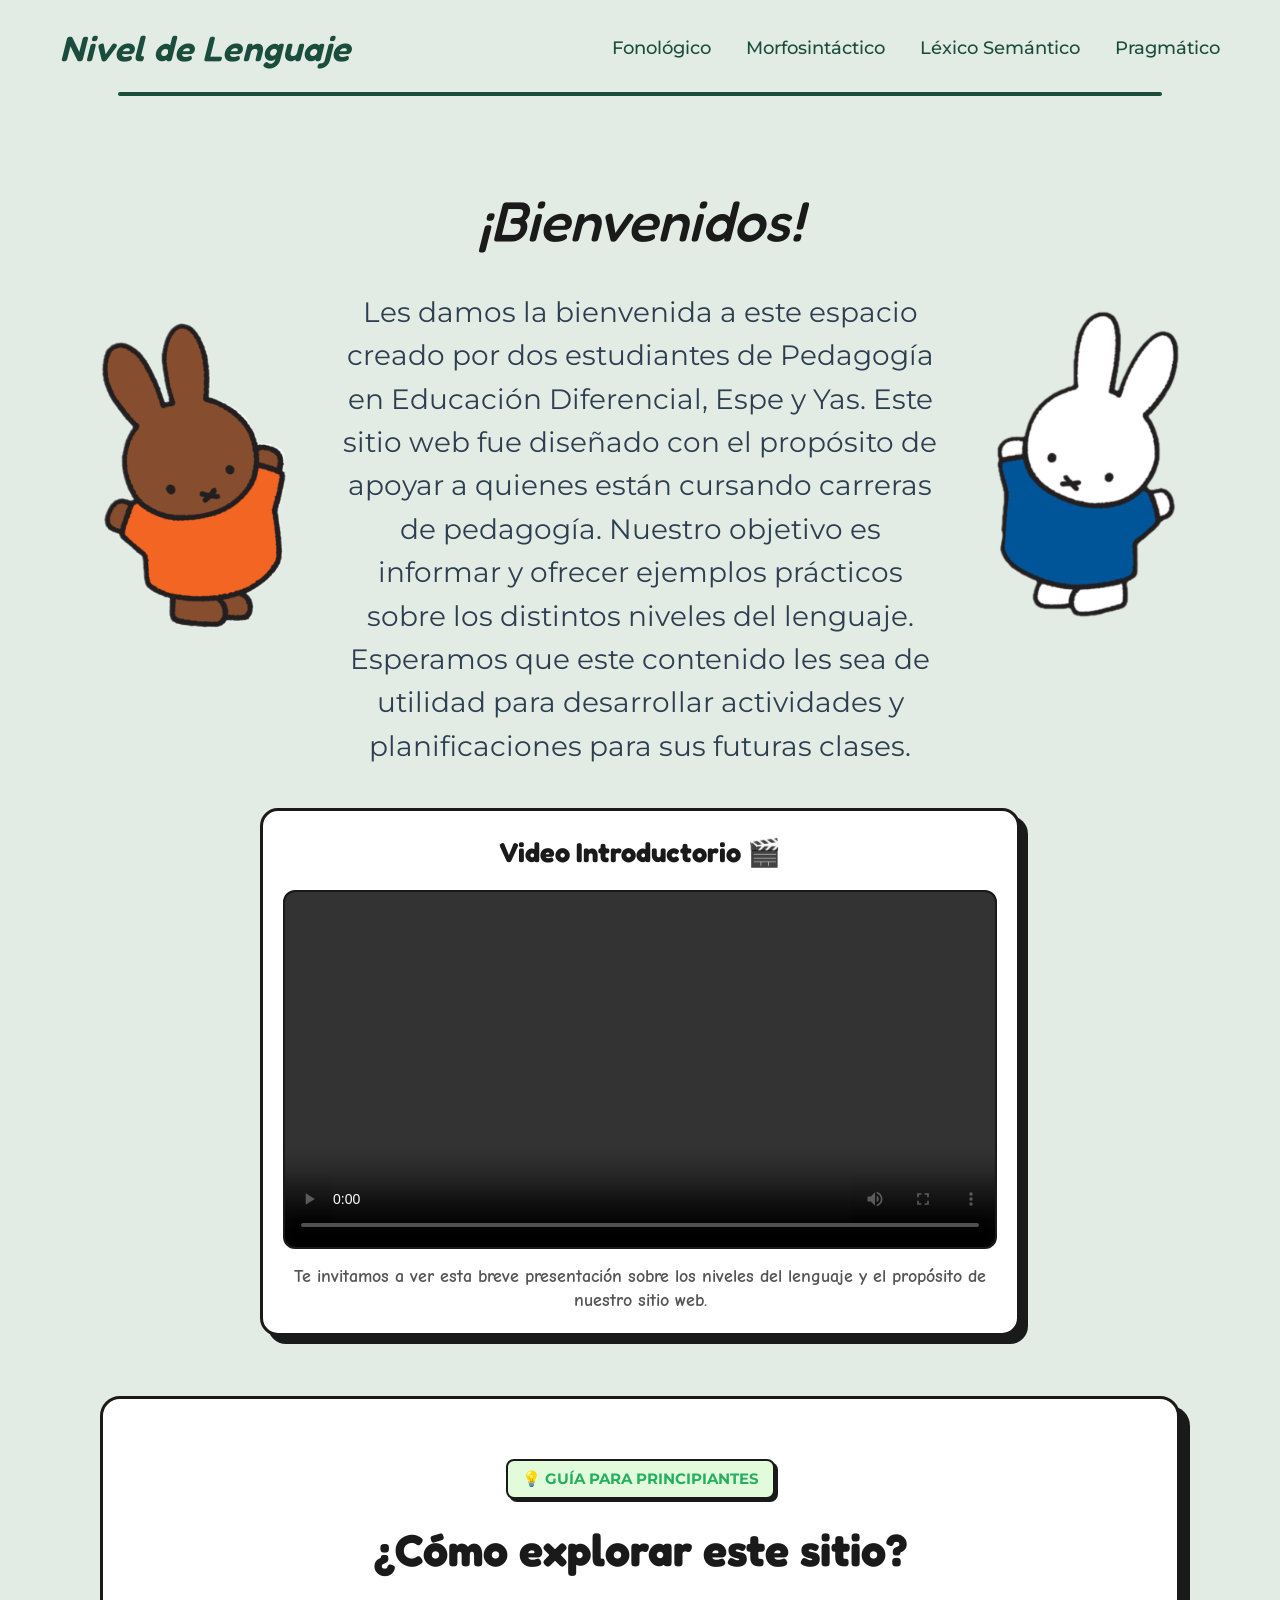
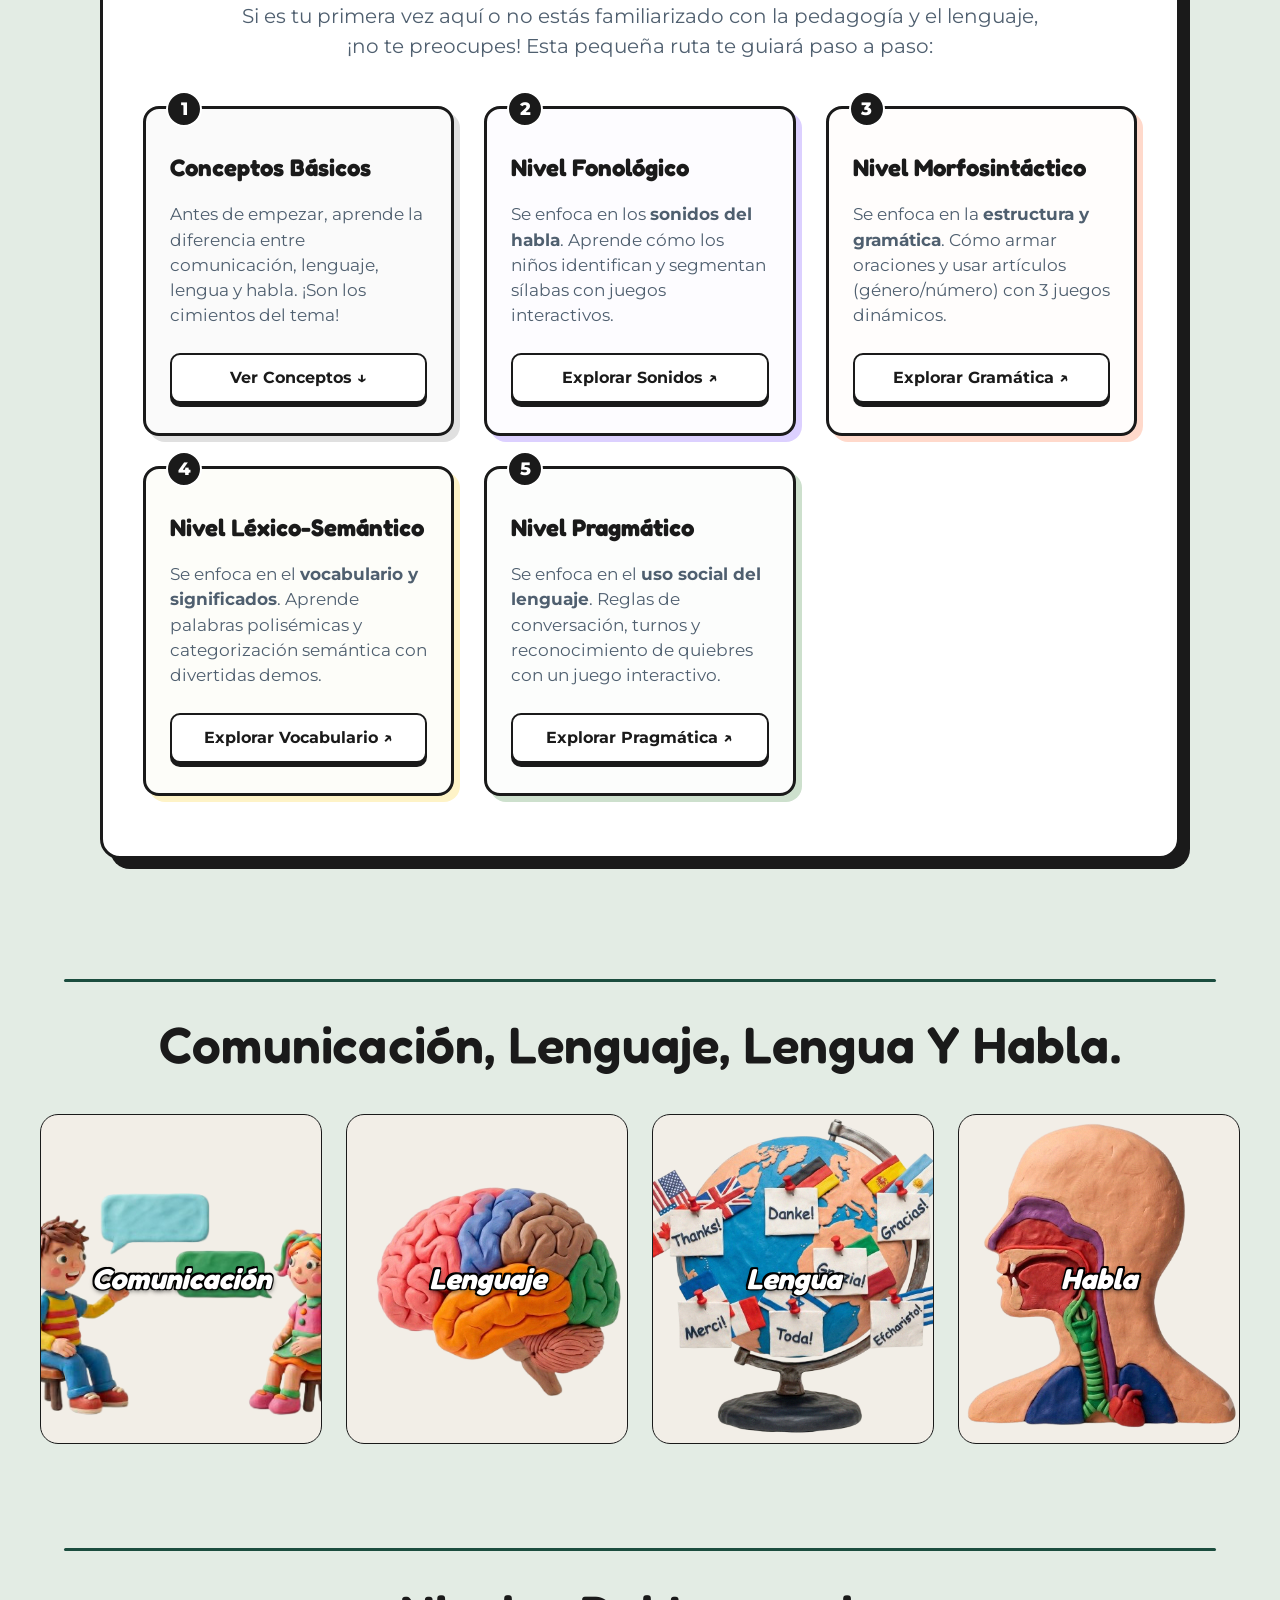
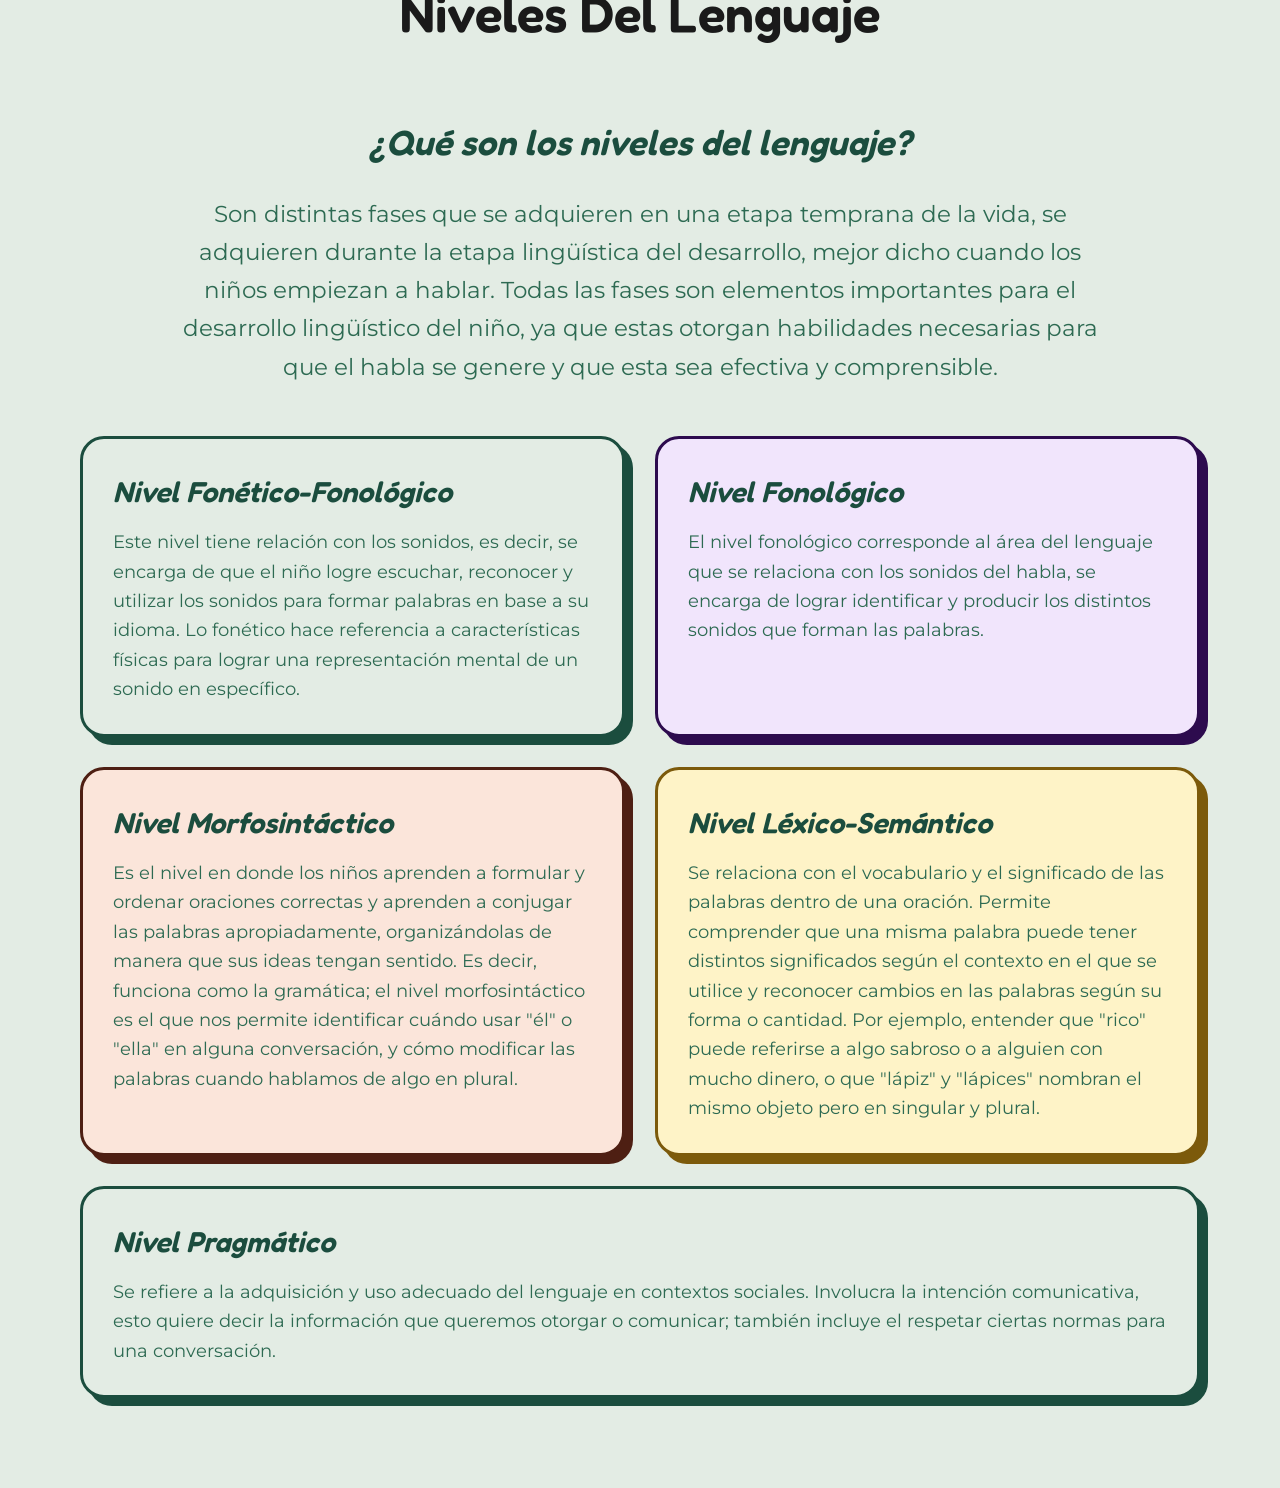
==== commit dae86ce0: "Style mobile navbar links as custom capsule buttons with staggered bouncy slide-in animation" ====
--- a/index.html
+++ b/index.html
@@ -18,10 +18,16 @@
                 <h1 class="navbar-title">Nivel de Lenguaje</h1>
             </a>
             <div class="navbar-right-links">
-                <a href="fonologico.html" class="navbar-link">Fonológico</a>
-                <a href="morfosintactico.html" class="navbar-link">Morfosintáctico</a>
-                <a href="lexico-semantico.html" class="navbar-link">Léxico Semántico</a>
-                <a href="pragmatico.html" class="navbar-link">Pragmático</a>
+                <a href="fonologico.html" class="navbar-link link-desktop">Fonológico</a>
+                <a href="morfosintactico.html" class="navbar-link link-desktop">Morfosintáctico</a>
+                <a href="lexico-semantico.html" class="navbar-link link-desktop">Léxico Semántico</a>
+                <a href="pragmatico.html" class="navbar-link link-desktop">Pragmático</a>
+                
+                <a href="pragmatico.html" class="navbar-link link-mobile">Pragmático</a>
+                <a href="fonologico.html" class="navbar-link link-mobile">Fonológico</a>
+                <a href="morfosintactico.html" class="navbar-link link-mobile">Morfosintáctico</a>
+                <a href="lexico-semantico.html" class="navbar-link link-mobile">Léxico</a>
+                <a href="lexico-semantico.html" class="navbar-link link-mobile">Semántico</a>
             </div>
         </div>
         <div class="navbar-line"></div>
--- a/styles.css
+++ b/styles.css
@@ -583,85 +583,116 @@
     line-height: 1.6;
 }
 
-/* ===== OVERLAY DE TRANSICIÓN CIRCULAR ===== */
+/* Links de navegación específicos para móvil/escritorio */
+.navbar-link.link-mobile {
+    display: none !important;
+}
+
+/* ===== OVERLAY DE TRANSICIÓN EN ROMPECABEZAS (PUZZLE) ===== */
 .page-transition-overlay {
     position: fixed;
     top: 0;
     left: 0;
     width: 100vw;
     height: 100vh;
-    background-color: #f5f1eb; /* Fondo por defecto */
-    z-index: 9999;
+    z-index: 99999;
     pointer-events: none;
-    clip-path: circle(0% at var(--ripple-x, 50%) var(--ripple-y, 50%));
-    transition: clip-path 0.85s cubic-bezier(0.76, 0, 0.24, 1), background-color 0.3s ease;
-    display: flex;
-    align-items: center;
-    justify-content: center;
-}
-
-/* Anillo/Borde negro para la transición circular */
-.page-transition-overlay::after {
-    content: '';
-    position: absolute;
-    border: 8px solid #1a1a1a; /* Borde negro neobrutalista grueso */
-    border-radius: 50%;
+    display: grid;
+    /* Columnas y filas dinámicas por JS (adaptables a móvil/escritorio) */
+    background-color: transparent;
+    overflow: hidden;
+}
+
+.page-transition-overlay.expanding,
+.page-transition-overlay.shrinking {
+    pointer-events: all;
+}
+
+/* Estilos de las piezas del puzle */
+.puzzle-piece {
+    width: 100%;
+    height: 100%;
+    position: relative;
+    overflow: visible;
     pointer-events: none;
-    box-sizing: border-box;
-    width: 283vmax; /* Diámetro máximo para cubrir esquinas de cualquier pantalla */
-    height: 283vmax;
-    left: calc(var(--ripple-x, 50%) - 141.5vmax);
-    top: calc(var(--ripple-y, 50%) - 141.5vmax);
     transform: scale(0);
-    transition: transform 0.85s cubic-bezier(0.76, 0, 0.24, 1);
-    z-index: 10000;
-}
-
-.page-transition-overlay.expanding {
-    clip-path: circle(150% at var(--ripple-x, 50%) var(--ripple-y, 50%)) !important;
-    pointer-events: all;
-}
-.page-transition-overlay.expanding::after {
-    transform: scale(1) !important;
-}
-
-.page-transition-overlay.shrinking {
-    clip-path: circle(0% at var(--ripple-x, 50%) var(--ripple-y, 50%)) !important;
-    pointer-events: all;
-}
-.page-transition-overlay.shrinking::after {
-    transform: scale(0) !important;
+    opacity: 0;
+    transition: transform 0.5s cubic-bezier(0.175, 0.885, 0.32, 1.275), opacity 0.3s ease;
+    z-index: 1;
+}
+
+.puzzle-piece svg {
+    width: 100%;
+    height: 100%;
+    overflow: visible;
+    display: block;
+}
+
+.puzzle-piece path {
+    fill: var(--puzzle-color, #1a1a1a);
+    stroke: #1a1a1a;
+    stroke-width: 3.5px;
+    stroke-linejoin: round;
+}
+
+/* Color de las piezas adaptadas al tema */
+body.green-theme {
+    --puzzle-color: #cce2d3;
+}
+body.purple-theme {
+    --puzzle-color: #dcd0f0;
+}
+body.terracotta-theme {
+    --puzzle-color: #f2cebf;
+}
+body.amber-theme {
+    --puzzle-color: #f5e5b3;
 }
 
 /* Texto de la Transición */
 .transition-text {
-    font-family: 'Montserrat', sans-serif;
-    font-size: 3.8rem;
-    font-style: italic;
-    font-weight: 700;
+    position: fixed;
+    top: 50%;
+    left: 50%;
+    transform: translate(-50%, -50%) scale(0.85);
+    font-family: 'Fredoka', sans-serif;
+    font-size: 5.8rem;
+    font-weight: 900;
+    line-height: 1.05;
     text-align: center;
     opacity: 0;
-    transform: scale(0.85);
-    transition: opacity 0.4s ease, transform 0.4s ease;
     pointer-events: none;
     user-select: none;
     letter-spacing: 1px;
+    transition: opacity 0.4s ease, transform 0.4s ease;
+    z-index: 100000;
+    /* Borde grueso blanco neobrutalista para el texto */
+    text-shadow: 
+        3px 3px 0px #ffffff, 
+        -3px -3px 0px #ffffff, 
+        3px -3px 0px #ffffff, 
+        -3px 3px 0px #ffffff,
+        3px 0px 0px #ffffff,
+        -3px 0px 0px #ffffff,
+        0px 3px 0px #ffffff,
+        0px -3px 0px #ffffff;
 }
 
 .page-transition-overlay.expanding .transition-text {
     opacity: 1;
-    transform: scale(1);
-    transition-delay: 0.1s;
+    transform: translate(-50%, -50%) scale(1);
+    transition-delay: 0.25s;
 }
 
 .page-transition-overlay.shrinking .transition-text {
     opacity: 0;
-    transform: scale(0.95);
+    transform: translate(-50%, -50%) scale(0.95);
 }
 
 @media (max-width: 768px) {
     .transition-text {
-        font-size: 2.6rem;
+        font-size: 3.4rem;
+        line-height: 1.1;
     }
 }
 
@@ -3192,10 +3223,28 @@
     }
 
     .navbar-right-links {
-        width: auto !important; /* Desactivar anchos fijos en móviles */
+        width: 100% !important; /* Que ocupe toda la línea para centrarse bajo el título */
         order: 2; /* Enlaces abajo */
-        display: flex;
+        display: none !important; /* Oculto por defecto en móviles */
         gap: 15px;
+        justify-content: center;
+        margin-top: 10px;
+    }
+
+    .navbar-right-links.menu-active {
+        display: flex !important; /* Mostrar al activarse */
+        animation: slideDownMenu 0.3s cubic-bezier(0.175, 0.885, 0.32, 1.275) forwards;
+    }
+
+    @keyframes slideDownMenu {
+        0% {
+            opacity: 0;
+            transform: translateY(-8px) scale(0.96);
+        }
+        100% {
+            opacity: 1;
+            transform: translateY(0) scale(1);
+        }
     }
 
     .navbar-title-link {
@@ -3209,8 +3258,66 @@
         margin-bottom: 0;
     }
 
-    .navbar-link {
-        font-size: 0.95rem;
+    .navbar-link.link-desktop {
+        display: none !important;
+    }
+
+    .navbar-right-links.menu-active {
+        display: flex !important;
+        flex-direction: column !important;
+        align-items: center !important;
+        gap: 15px !important;
+        margin-top: 15px !important;
+        width: 100% !important;
+    }
+
+    .navbar-link.link-mobile {
+        display: flex !important;
+        width: 290px;
+        max-width: 90%;
+        height: 62px;
+        justify-content: center;
+        align-items: center;
+        background-color: #ffe7c4 !important;
+        border: 4px solid #fbb03b !important;
+        border-radius: 50px !important;
+        color: #000000 !important;
+        font-family: 'Fredoka', sans-serif !important;
+        font-size: 1.55rem !important;
+        font-weight: 700 !important;
+        text-decoration: underline !important;
+        text-underline-offset: 4px;
+        box-shadow: 0 4px 0px rgba(0,0,0,0.15) !important;
+        transition: transform 0.1s ease, box-shadow 0.1s ease, background-color 0.2s ease !important;
+        box-sizing: border-box !important;
+        opacity: 0; /* Por defecto ocultos para animar su aparición */
+    }
+
+    .navbar-link.link-mobile:active {
+        transform: translateY(2px) !important;
+        box-shadow: 0 2px 0px rgba(0,0,0,0.15) !important;
+    }
+
+    /* Animación de despliegue escalonado para cada botón móvil */
+    .navbar-right-links.menu-active .link-mobile {
+        animation: slideInCapsule 0.4s cubic-bezier(0.175, 0.885, 0.32, 1.275) forwards;
+    }
+
+    .navbar-right-links.menu-active .link-mobile:nth-child(5) { animation-delay: 0.05s; }
+    .navbar-right-links.menu-active .link-mobile:nth-child(6) { animation-delay: 0.1s; }
+    .navbar-right-links.menu-active .link-mobile:nth-child(7) { animation-delay: 0.15s; }
+    .navbar-right-links.menu-active .link-mobile:nth-child(8) { animation-delay: 0.2s; }
+    .navbar-right-links.menu-active .link-mobile:nth-child(9) { animation-delay: 0.25s; }
+
+    @keyframes slideInCapsule {
+        0% {
+            opacity: 0;
+            transform: translateY(-15px) scale(0.9);
+        }
+        100% {
+            opacity: 1;
+            transform: translateY(0) scale(1);
+        }
     }
 
     .navbar-line {
@@ -3581,3 +3688,153 @@
     }
 }
 
+/* SPARKLING TITLE EFFECTS */
+.sparkle-container {
+    position: relative;
+    display: inline-block;
+}
+
+.sparkle-spawner {
+    position: absolute;
+    width: 0;
+    height: 0;
+    pointer-events: none;
+    z-index: 10;
+}
+
+.sparkle-pill {
+    position: absolute;
+    width: 6px;
+    height: 18px;
+    background-color: var(--sparkle-fill, #145c7a);
+    border: 2px solid #1a1a1a;
+    border-radius: 9999px;
+    opacity: 0;
+    transform-origin: bottom center;
+    pointer-events: none;
+}
+
+/* Theme-specific sparkle colors */
+body.green-theme {
+    --sparkle-fill: #145c7a;
+}
+body.purple-theme {
+    --sparkle-fill: #9b59b6;
+}
+body.terracotta-theme {
+    --sparkle-fill: #e67e22;
+}
+body.amber-theme {
+    --sparkle-fill: #f1c40f;
+}
+
+/* Animations for Right Corner */
+@keyframes pop-sparkle-right-1 {
+    0% {
+        transform: translate(0, 0) scale(0) rotate(0deg);
+        opacity: 0;
+    }
+    15% {
+        opacity: 1;
+    }
+    50% {
+        transform: translate(10px, -20px) scale(1) rotate(15deg);
+        opacity: 1;
+    }
+    100% {
+        transform: translate(15px, -30px) scale(0) rotate(30deg);
+        opacity: 0;
+    }
+}
+
+@keyframes pop-sparkle-right-2 {
+    0% {
+        transform: translate(0, 0) scale(0) rotate(45deg);
+        opacity: 0;
+    }
+    15% {
+        opacity: 1;
+    }
+    50% {
+        transform: translate(22px, -12px) scale(1) rotate(45deg);
+        opacity: 1;
+    }
+    100% {
+        transform: translate(32px, -18px) scale(0) rotate(45deg);
+        opacity: 0;
+    }
+}
+
+@keyframes pop-sparkle-right-3 {
+    0% {
+        transform: translate(0, 0) scale(0) rotate(90deg);
+        opacity: 0;
+    }
+    15% {
+        opacity: 1;
+    }
+    50% {
+        transform: translate(22px, 8px) scale(1) rotate(75deg);
+        opacity: 1;
+    }
+    100% {
+        transform: translate(32px, 12px) scale(0) rotate(60deg);
+        opacity: 0;
+    }
+}
+
+/* Animations for Left Corner */
+@keyframes pop-sparkle-left-1 {
+    0% {
+        transform: translate(0, 0) scale(0) rotate(0deg);
+        opacity: 0;
+    }
+    15% {
+        opacity: 1;
+    }
+    50% {
+        transform: translate(-10px, -20px) scale(1) rotate(-15deg);
+        opacity: 1;
+    }
+    100% {
+        transform: translate(-15px, -30px) scale(0) rotate(-30deg);
+        opacity: 0;
+    }
+}
+
+@keyframes pop-sparkle-left-2 {
+    0% {
+        transform: translate(0, 0) scale(0) rotate(-45deg);
+        opacity: 0;
+    }
+    15% {
+        opacity: 1;
+    }
+    50% {
+        transform: translate(-22px, -12px) scale(1) rotate(-45deg);
+        opacity: 1;
+    }
+    100% {
+        transform: translate(-32px, -18px) scale(0) rotate(-45deg);
+        opacity: 0;
+    }
+}
+
+@keyframes pop-sparkle-left-3 {
+    0% {
+        transform: translate(0, 0) scale(0) rotate(-90deg);
+        opacity: 0;
+    }
+    15% {
+        opacity: 1;
+    }
+    50% {
+        transform: translate(-22px, 8px) scale(1) rotate(-75deg);
+        opacity: 1;
+    }
+    100% {
+        transform: translate(-32px, 12px) scale(0) rotate(-60deg);
+        opacity: 0;
+    }
+}
+
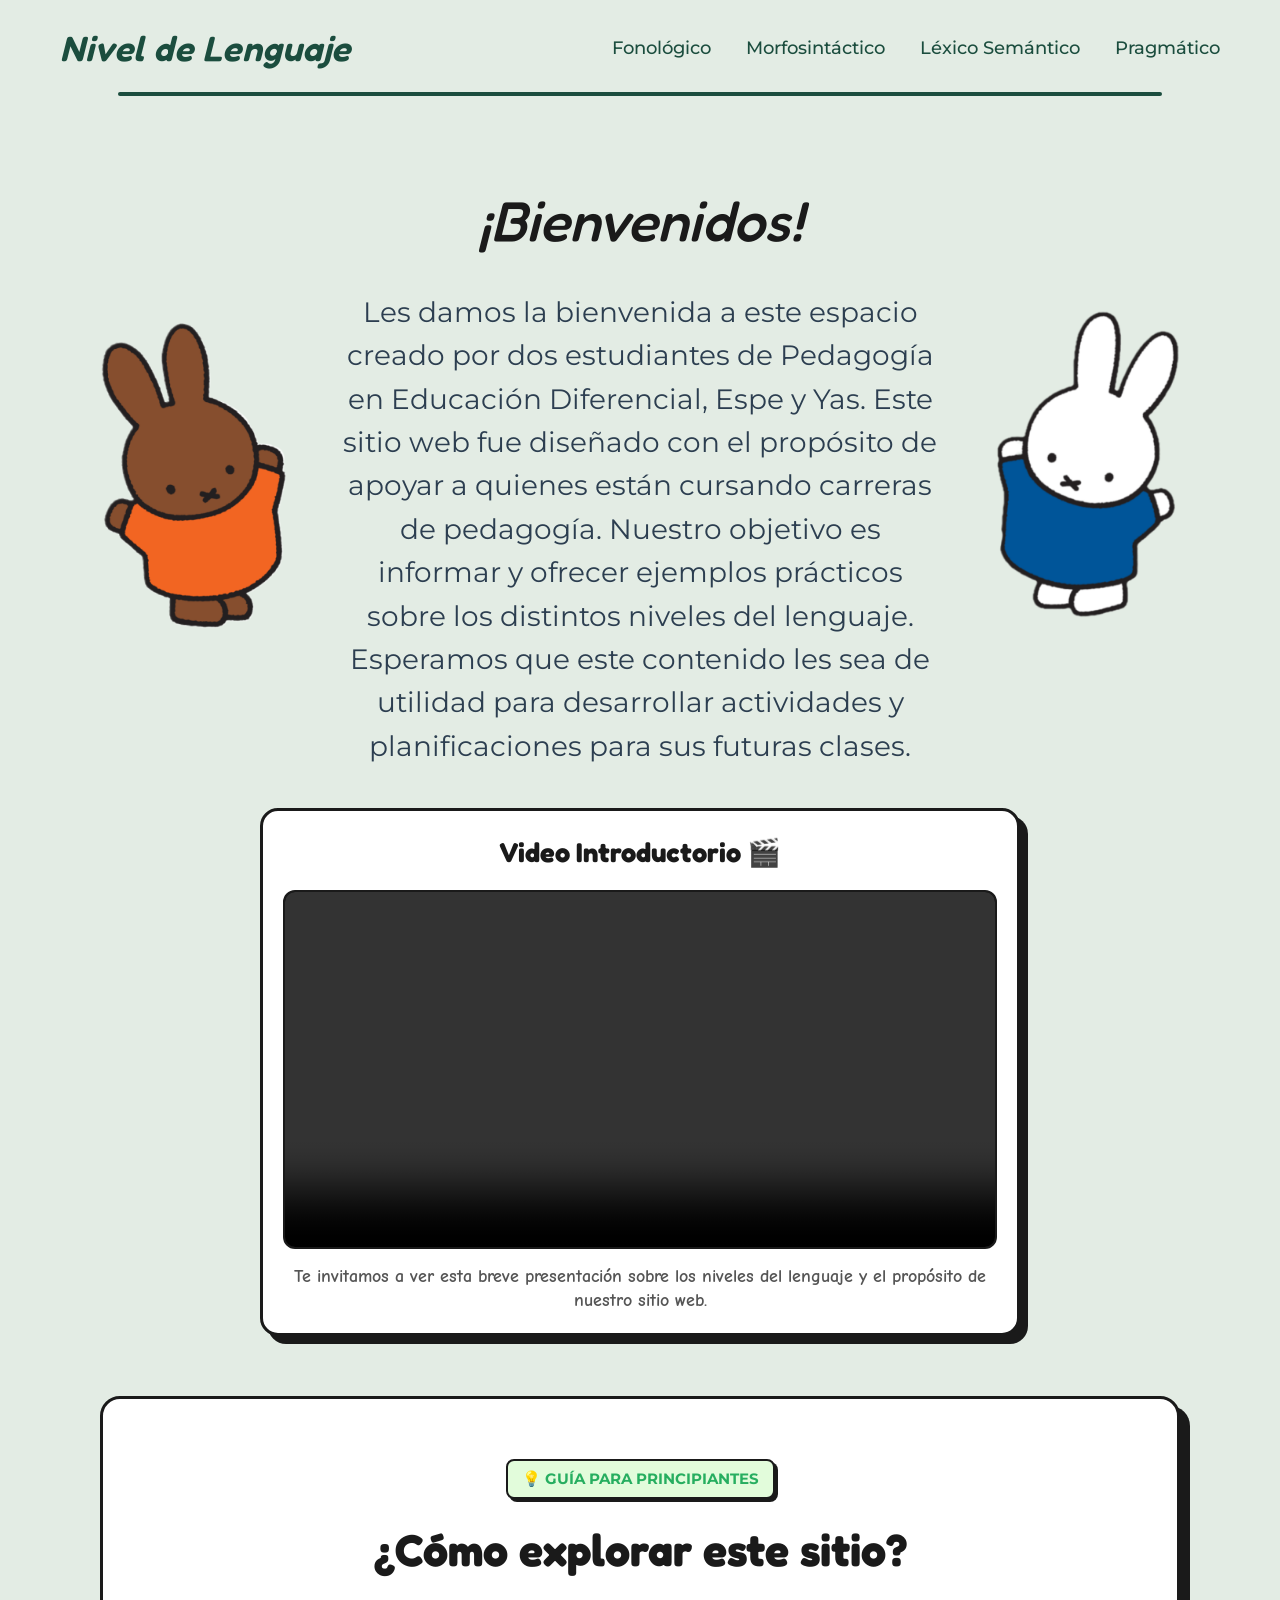
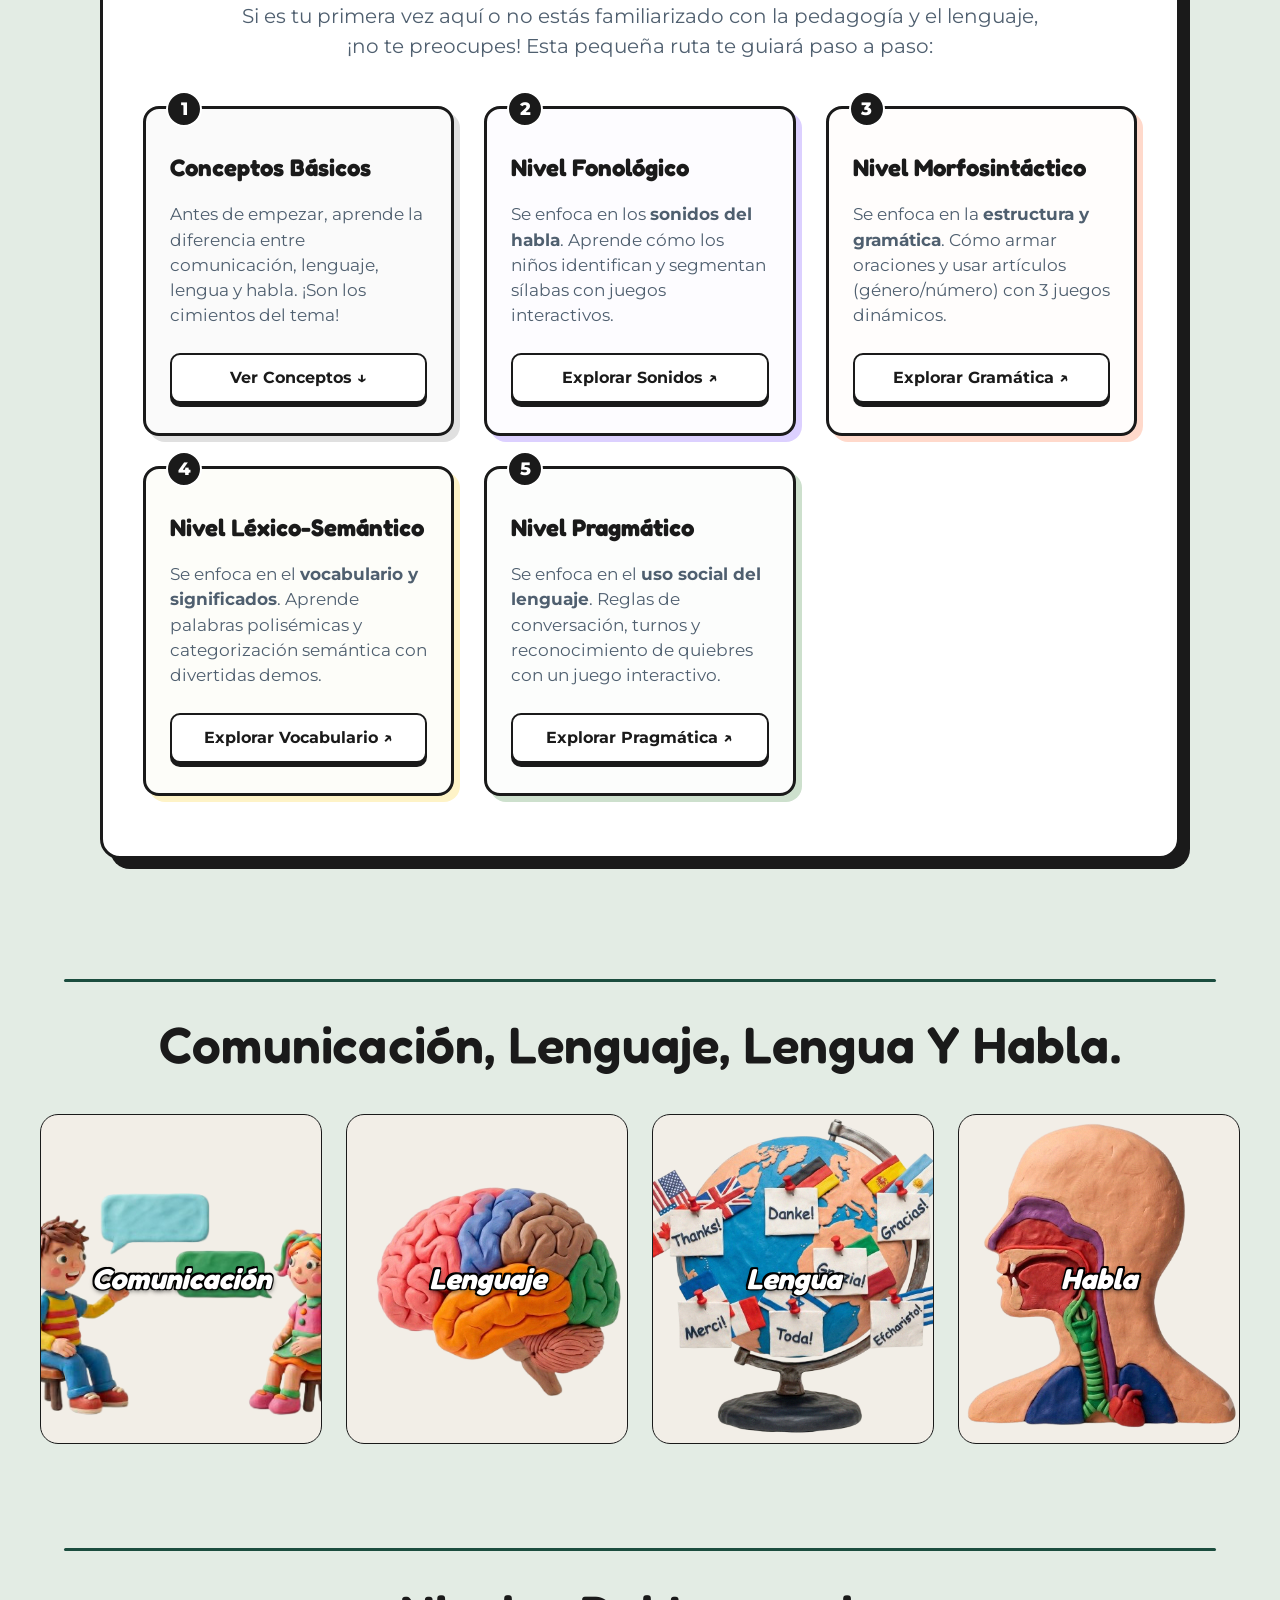
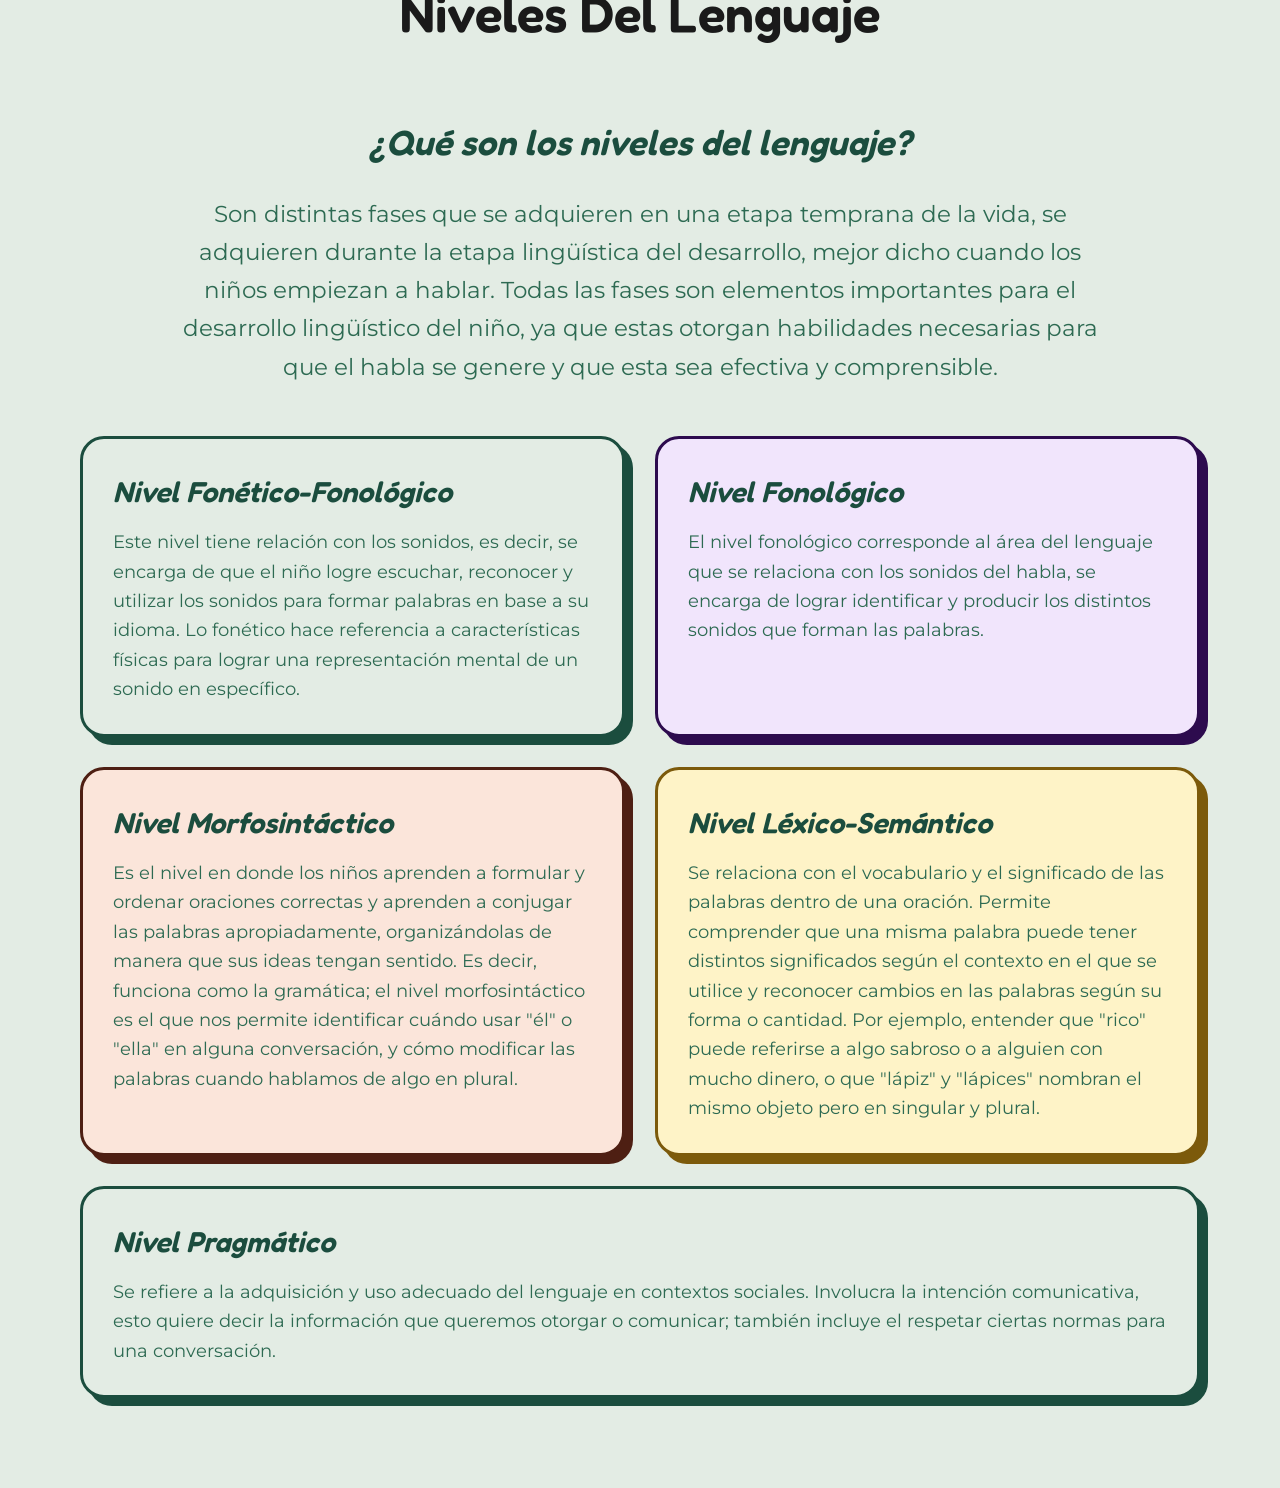
==== commit 24d9f7da: "Fix mobile navbar toggle on index.html, update capsule buttons to correspond to level theme colors, " ====
--- a/index.html
+++ b/index.html
@@ -23,11 +23,11 @@
                 <a href="lexico-semantico.html" class="navbar-link link-desktop">Léxico Semántico</a>
                 <a href="pragmatico.html" class="navbar-link link-desktop">Pragmático</a>
                 
-                <a href="pragmatico.html" class="navbar-link link-mobile">Pragmático</a>
-                <a href="fonologico.html" class="navbar-link link-mobile">Fonológico</a>
-                <a href="morfosintactico.html" class="navbar-link link-mobile">Morfosintáctico</a>
-                <a href="lexico-semantico.html" class="navbar-link link-mobile">Léxico</a>
-                <a href="lexico-semantico.html" class="navbar-link link-mobile">Semántico</a>
+                <a href="pragmatico.html" class="navbar-link link-mobile mobile-pragmatico">Pragmático</a>
+                <a href="fonologico.html" class="navbar-link link-mobile mobile-fonologico">Fonológico</a>
+                <a href="morfosintactico.html" class="navbar-link link-mobile mobile-morfosintactico">Morfosintáctico</a>
+                <a href="lexico-semantico.html" class="navbar-link link-mobile mobile-lexico">Léxico</a>
+                <a href="lexico-semantico.html" class="navbar-link link-mobile mobile-semantico">Semántico</a>
             </div>
         </div>
         <div class="navbar-line"></div>
--- a/styles.css
+++ b/styles.css
@@ -3278,19 +3278,39 @@
         height: 62px;
         justify-content: center;
         align-items: center;
-        background-color: #ffe7c4 !important;
-        border: 4px solid #fbb03b !important;
+        border: 4px solid #1a1a1a !important;
         border-radius: 50px !important;
-        color: #000000 !important;
         font-family: 'Fredoka', sans-serif !important;
         font-size: 1.55rem !important;
         font-weight: 700 !important;
-        text-decoration: underline !important;
-        text-underline-offset: 4px;
+        text-decoration: none !important; /* Sin subrayado */
         box-shadow: 0 4px 0px rgba(0,0,0,0.15) !important;
         transition: transform 0.1s ease, box-shadow 0.1s ease, background-color 0.2s ease !important;
         box-sizing: border-box !important;
         opacity: 0; /* Por defecto ocultos para animar su aparición */
+    }
+
+    /* Colores por tema de cada nivel */
+    .navbar-link.link-mobile.mobile-pragmatico {
+        background-color: #cce2d3 !important;
+        border-color: #1b4d3e !important;
+        color: #1b4d3e !important;
+    }
+    .navbar-link.link-mobile.mobile-fonologico {
+        background-color: #dcd0f0 !important;
+        border-color: #2d0b4e !important;
+        color: #2d0b4e !important;
+    }
+    .navbar-link.link-mobile.mobile-morfosintactico {
+        background-color: #f2cebf !important;
+        border-color: #4e1f13 !important;
+        color: #4e1f13 !important;
+    }
+    .navbar-link.link-mobile.mobile-lexico,
+    .navbar-link.link-mobile.mobile-semantico {
+        background-color: #f5e5b3 !important;
+        border-color: #7c5a0b !important;
+        color: #7c5a0b !important;
     }
 
     .navbar-link.link-mobile:active {
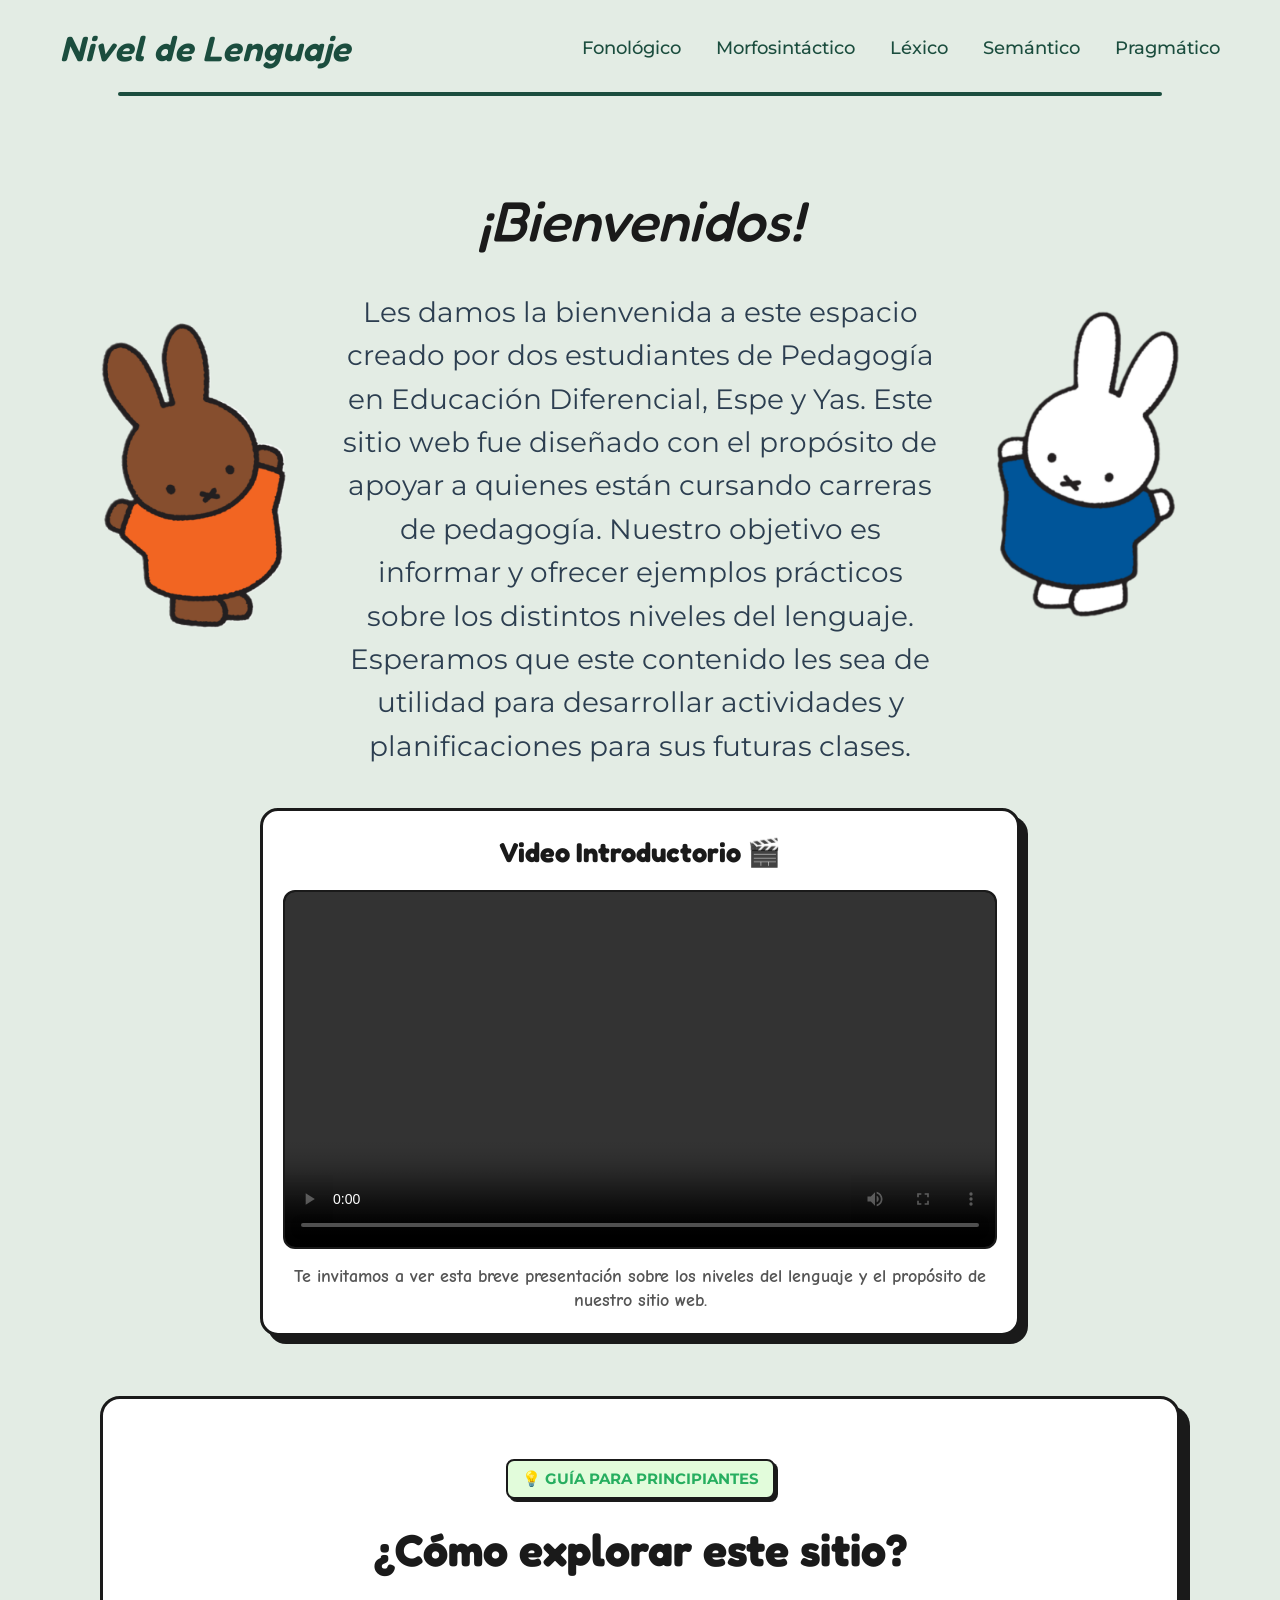
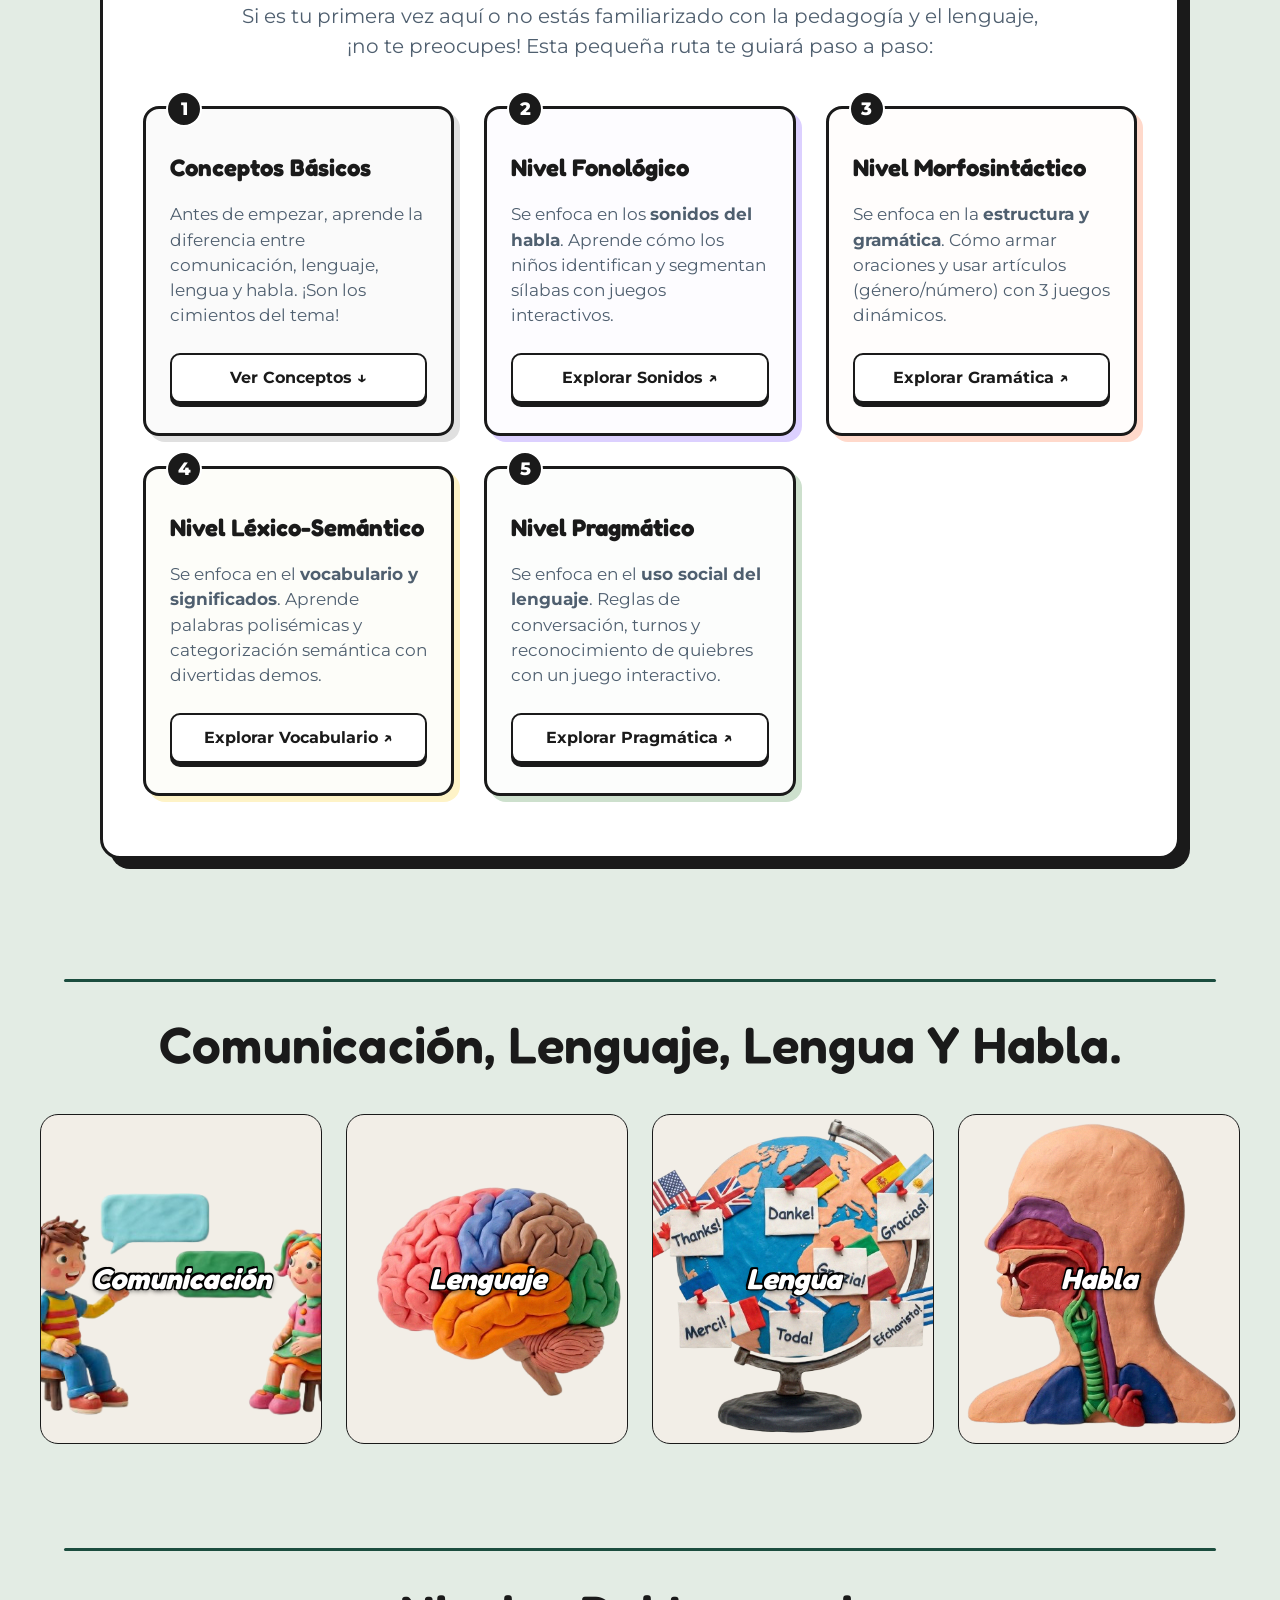
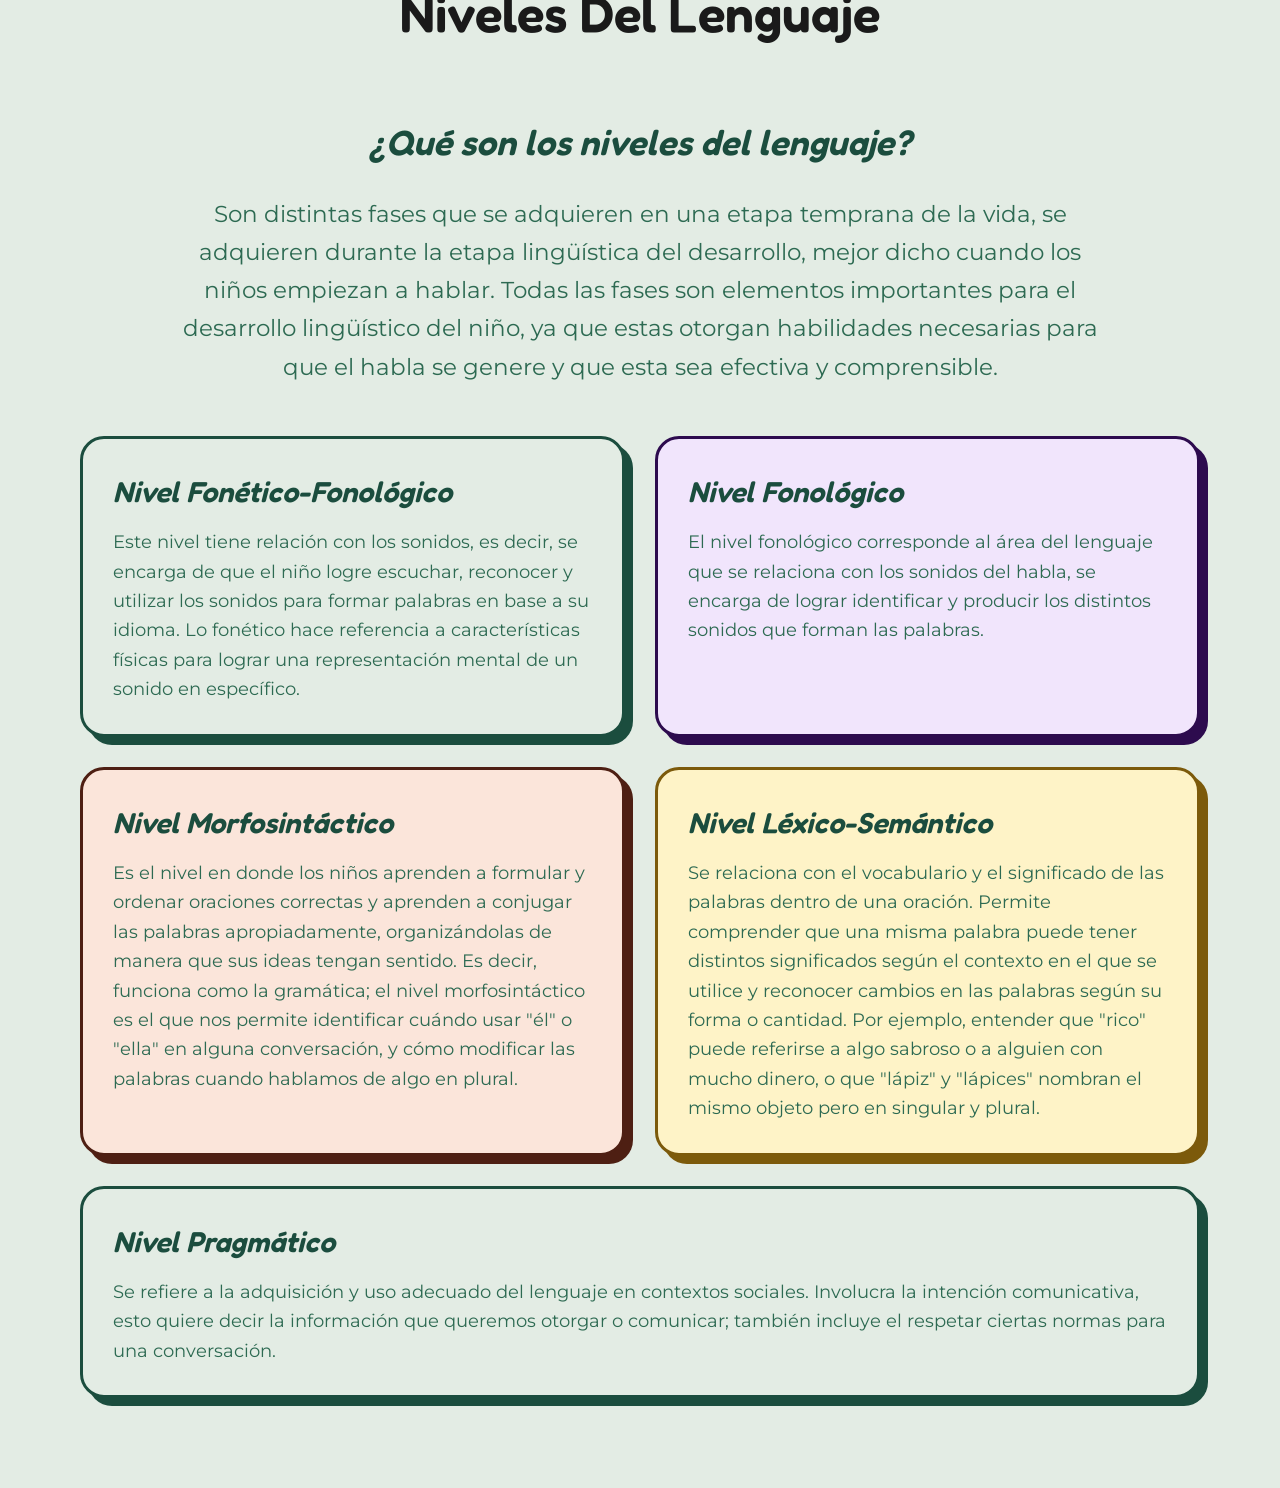
==== commit 30f3aab7: "Split Léxico Semántico into two separate pages: lexico.html and semantico.html, update desktop/mobil" ====
--- a/index.html
+++ b/index.html
@@ -20,14 +20,15 @@
             <div class="navbar-right-links">
                 <a href="fonologico.html" class="navbar-link link-desktop">Fonológico</a>
                 <a href="morfosintactico.html" class="navbar-link link-desktop">Morfosintáctico</a>
-                <a href="lexico-semantico.html" class="navbar-link link-desktop">Léxico Semántico</a>
+                <a href="lexico.html" class="navbar-link link-desktop">Léxico</a>
+                <a href="semantico.html" class="navbar-link link-desktop">Semántico</a>
                 <a href="pragmatico.html" class="navbar-link link-desktop">Pragmático</a>
                 
                 <a href="pragmatico.html" class="navbar-link link-mobile mobile-pragmatico">Pragmático</a>
                 <a href="fonologico.html" class="navbar-link link-mobile mobile-fonologico">Fonológico</a>
                 <a href="morfosintactico.html" class="navbar-link link-mobile mobile-morfosintactico">Morfosintáctico</a>
-                <a href="lexico-semantico.html" class="navbar-link link-mobile mobile-lexico">Léxico</a>
-                <a href="lexico-semantico.html" class="navbar-link link-mobile mobile-semantico">Semántico</a>
+                <a href="lexico.html" class="navbar-link link-mobile mobile-lexico">Léxico</a>
+                <a href="semantico.html" class="navbar-link link-mobile mobile-semantico">Semántico</a>
             </div>
         </div>
         <div class="navbar-line"></div>
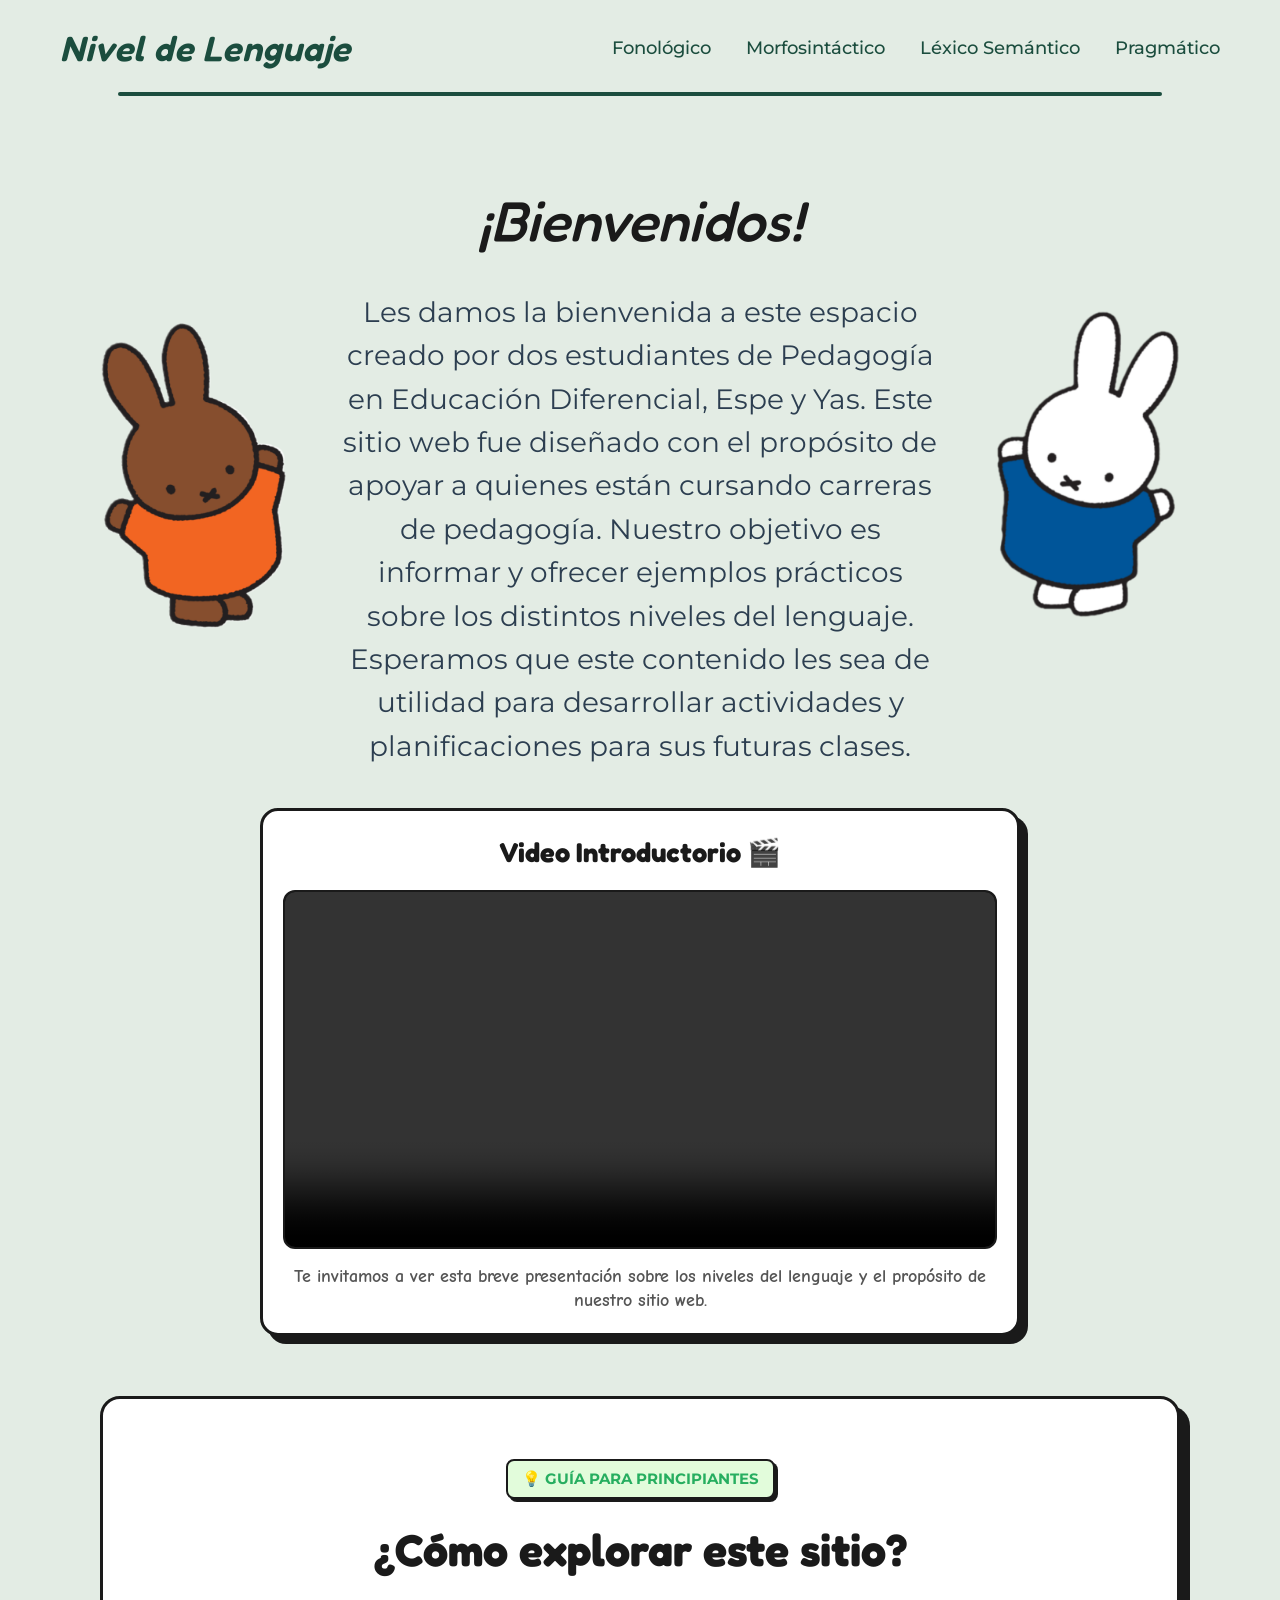
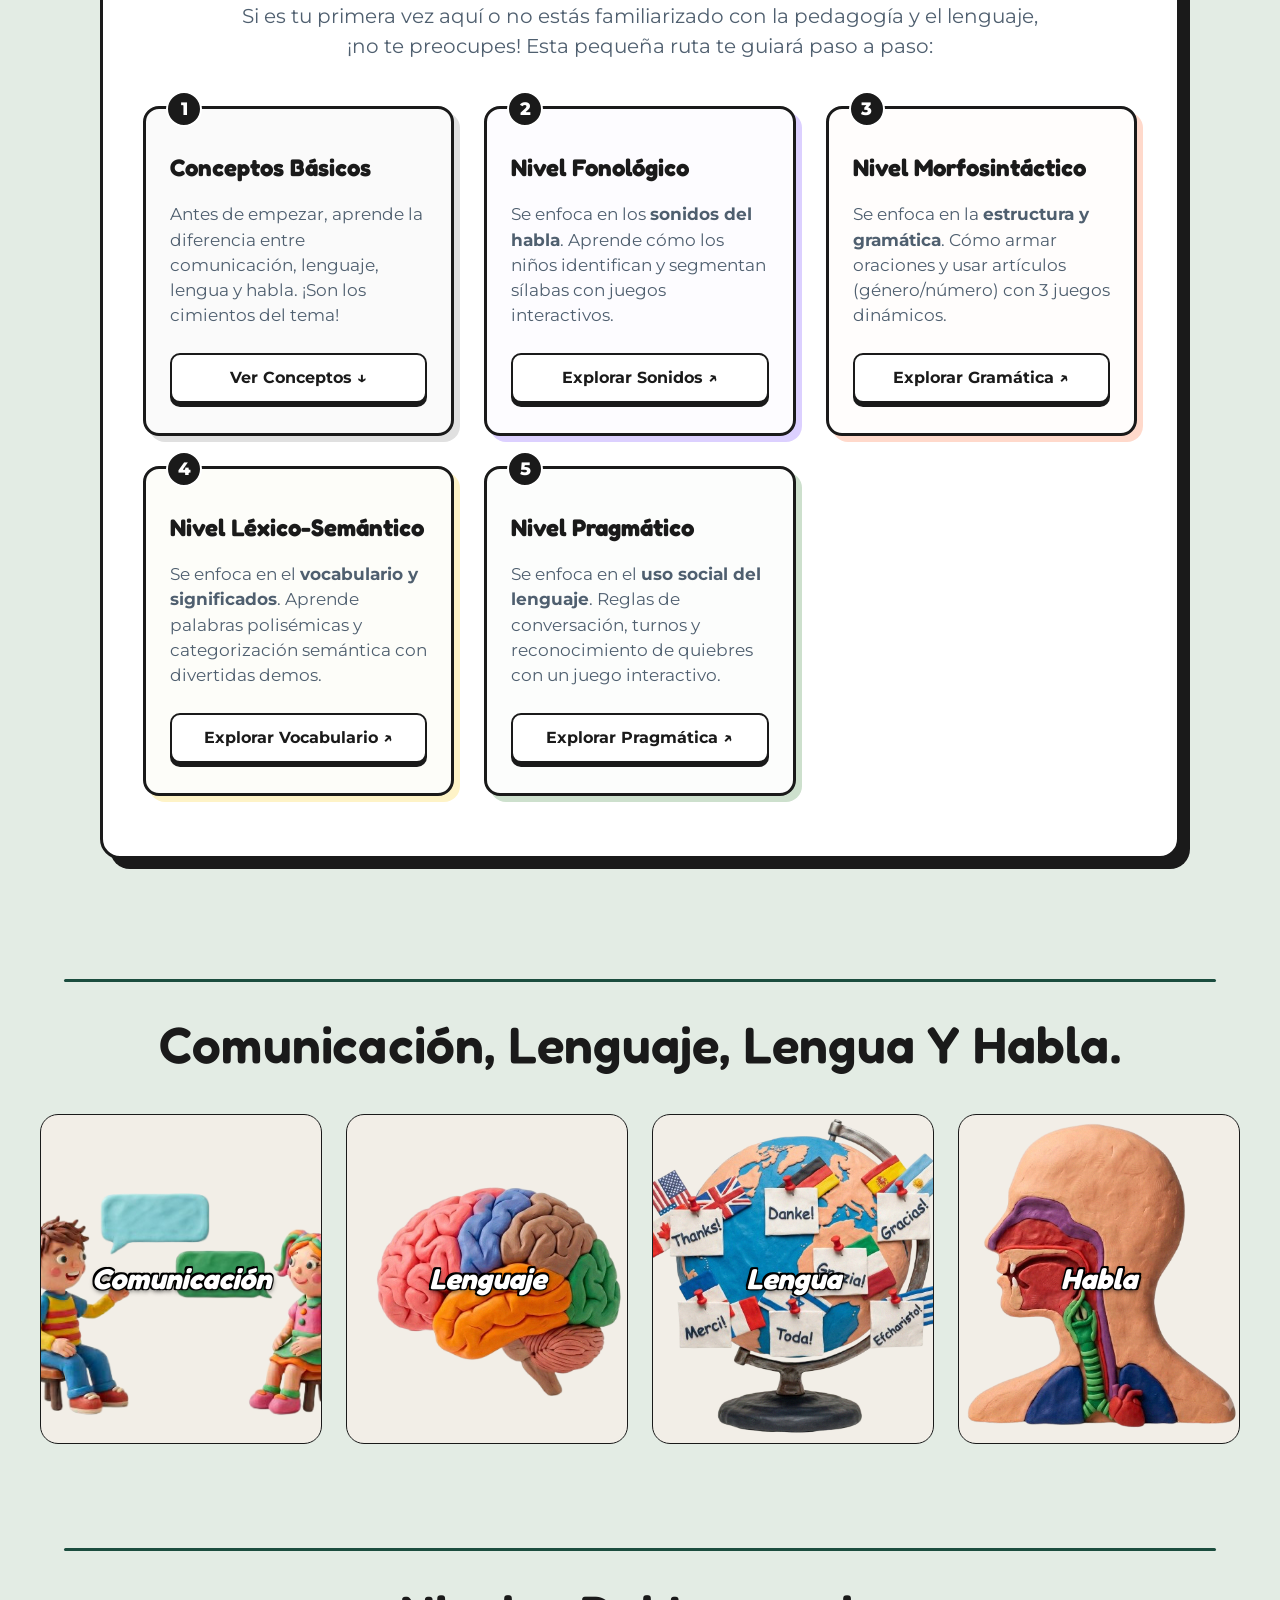
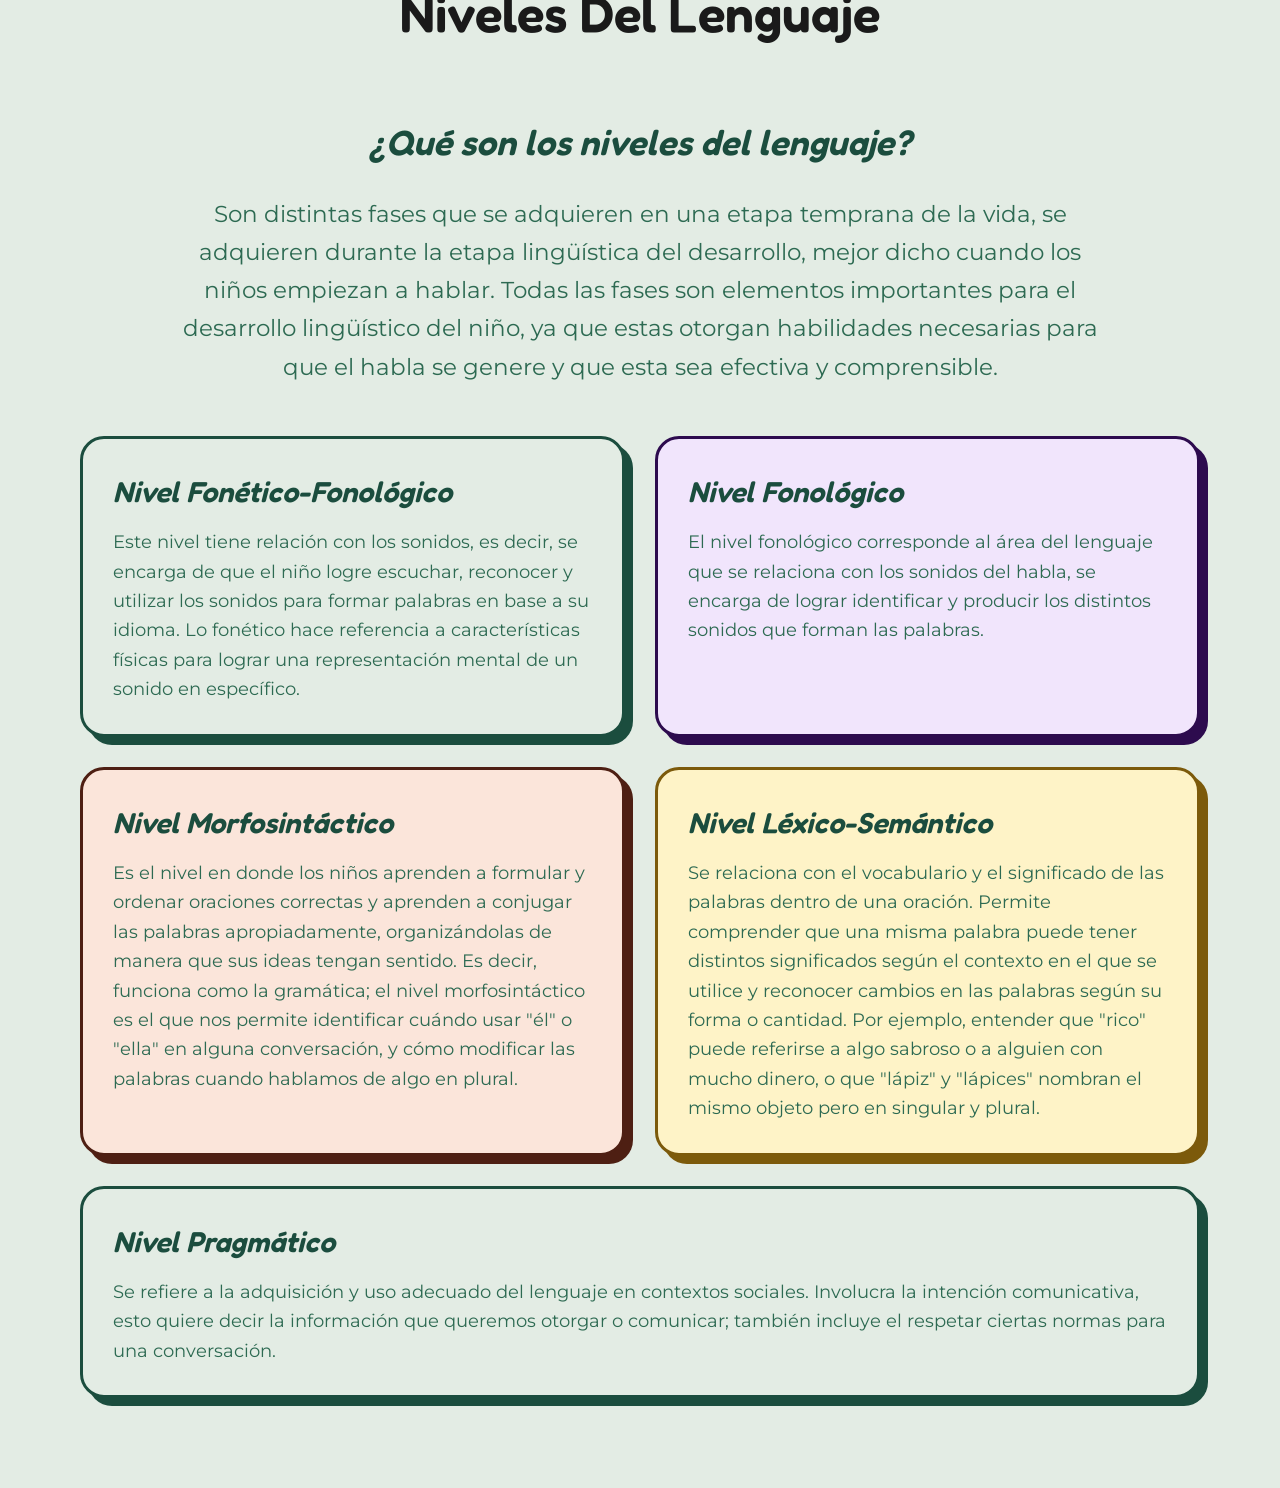
==== commit 7a0d055c: "Revert Léxico Semántico to a single unified page lexico-semantico.html with a single navbar button" ====
--- a/index.html
+++ b/index.html
@@ -20,15 +20,13 @@
             <div class="navbar-right-links">
                 <a href="fonologico.html" class="navbar-link link-desktop">Fonológico</a>
                 <a href="morfosintactico.html" class="navbar-link link-desktop">Morfosintáctico</a>
-                <a href="lexico.html" class="navbar-link link-desktop">Léxico</a>
-                <a href="semantico.html" class="navbar-link link-desktop">Semántico</a>
+                <a href="lexico-semantico.html" class="navbar-link link-desktop">Léxico Semántico</a>
                 <a href="pragmatico.html" class="navbar-link link-desktop">Pragmático</a>
                 
                 <a href="pragmatico.html" class="navbar-link link-mobile mobile-pragmatico">Pragmático</a>
                 <a href="fonologico.html" class="navbar-link link-mobile mobile-fonologico">Fonológico</a>
                 <a href="morfosintactico.html" class="navbar-link link-mobile mobile-morfosintactico">Morfosintáctico</a>
-                <a href="lexico.html" class="navbar-link link-mobile mobile-lexico">Léxico</a>
-                <a href="semantico.html" class="navbar-link link-mobile mobile-semantico">Semántico</a>
+                <a href="lexico-semantico.html" class="navbar-link link-mobile mobile-lexico-semantico">Léxico Semántico</a>
             </div>
         </div>
         <div class="navbar-line"></div>
--- a/styles.css
+++ b/styles.css
@@ -3281,7 +3281,7 @@
         border: 4px solid #1a1a1a !important;
         border-radius: 50px !important;
         font-family: 'Fredoka', sans-serif !important;
-        font-size: 1.55rem !important;
+        font-size: 1.45rem !important;
         font-weight: 700 !important;
         text-decoration: none !important; /* Sin subrayado */
         box-shadow: 0 4px 0px rgba(0,0,0,0.15) !important;
@@ -3306,8 +3306,7 @@
         border-color: #4e1f13 !important;
         color: #4e1f13 !important;
     }
-    .navbar-link.link-mobile.mobile-lexico,
-    .navbar-link.link-mobile.mobile-semantico {
+    .navbar-link.link-mobile.mobile-lexico-semantico {
         background-color: #f5e5b3 !important;
         border-color: #7c5a0b !important;
         color: #7c5a0b !important;
@@ -3327,7 +3326,6 @@
     .navbar-right-links.menu-active .link-mobile:nth-child(6) { animation-delay: 0.1s; }
     .navbar-right-links.menu-active .link-mobile:nth-child(7) { animation-delay: 0.15s; }
     .navbar-right-links.menu-active .link-mobile:nth-child(8) { animation-delay: 0.2s; }
-    .navbar-right-links.menu-active .link-mobile:nth-child(9) { animation-delay: 0.25s; }
 
     @keyframes slideInCapsule {
         0% {
